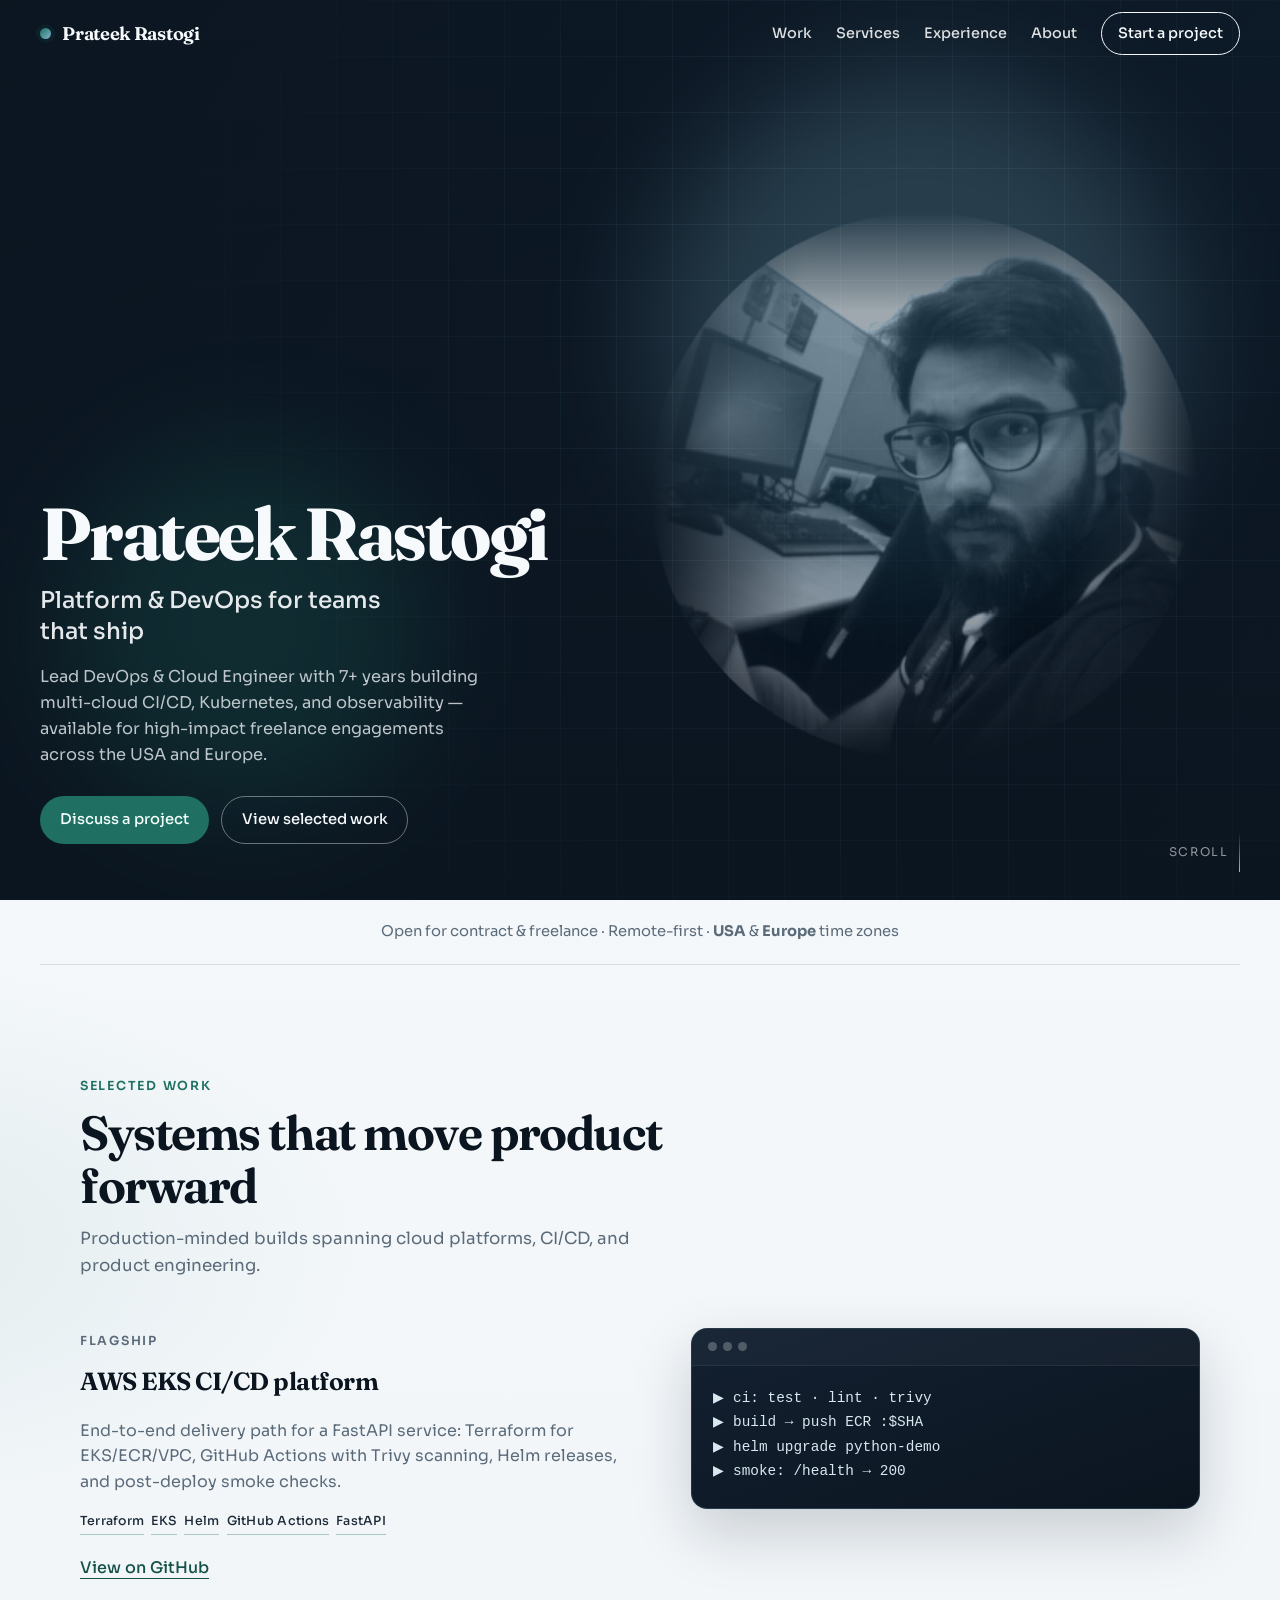
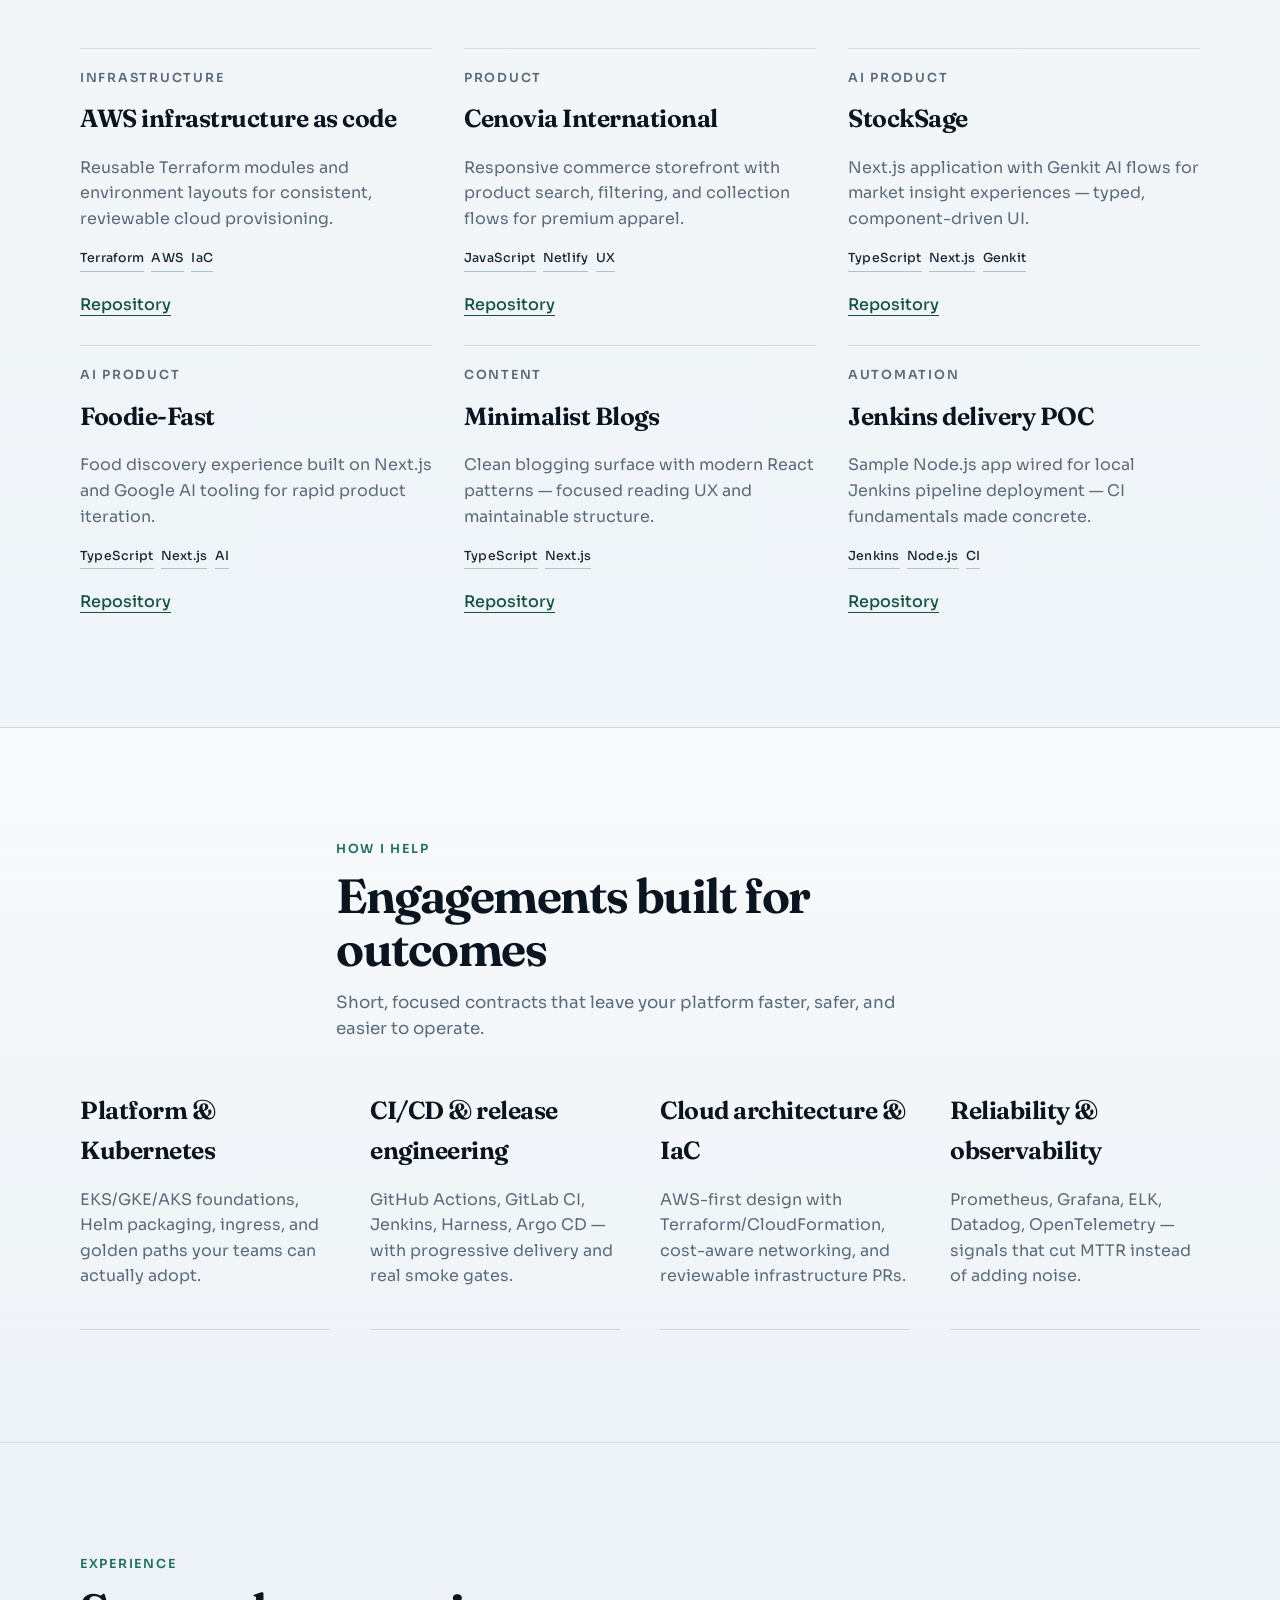
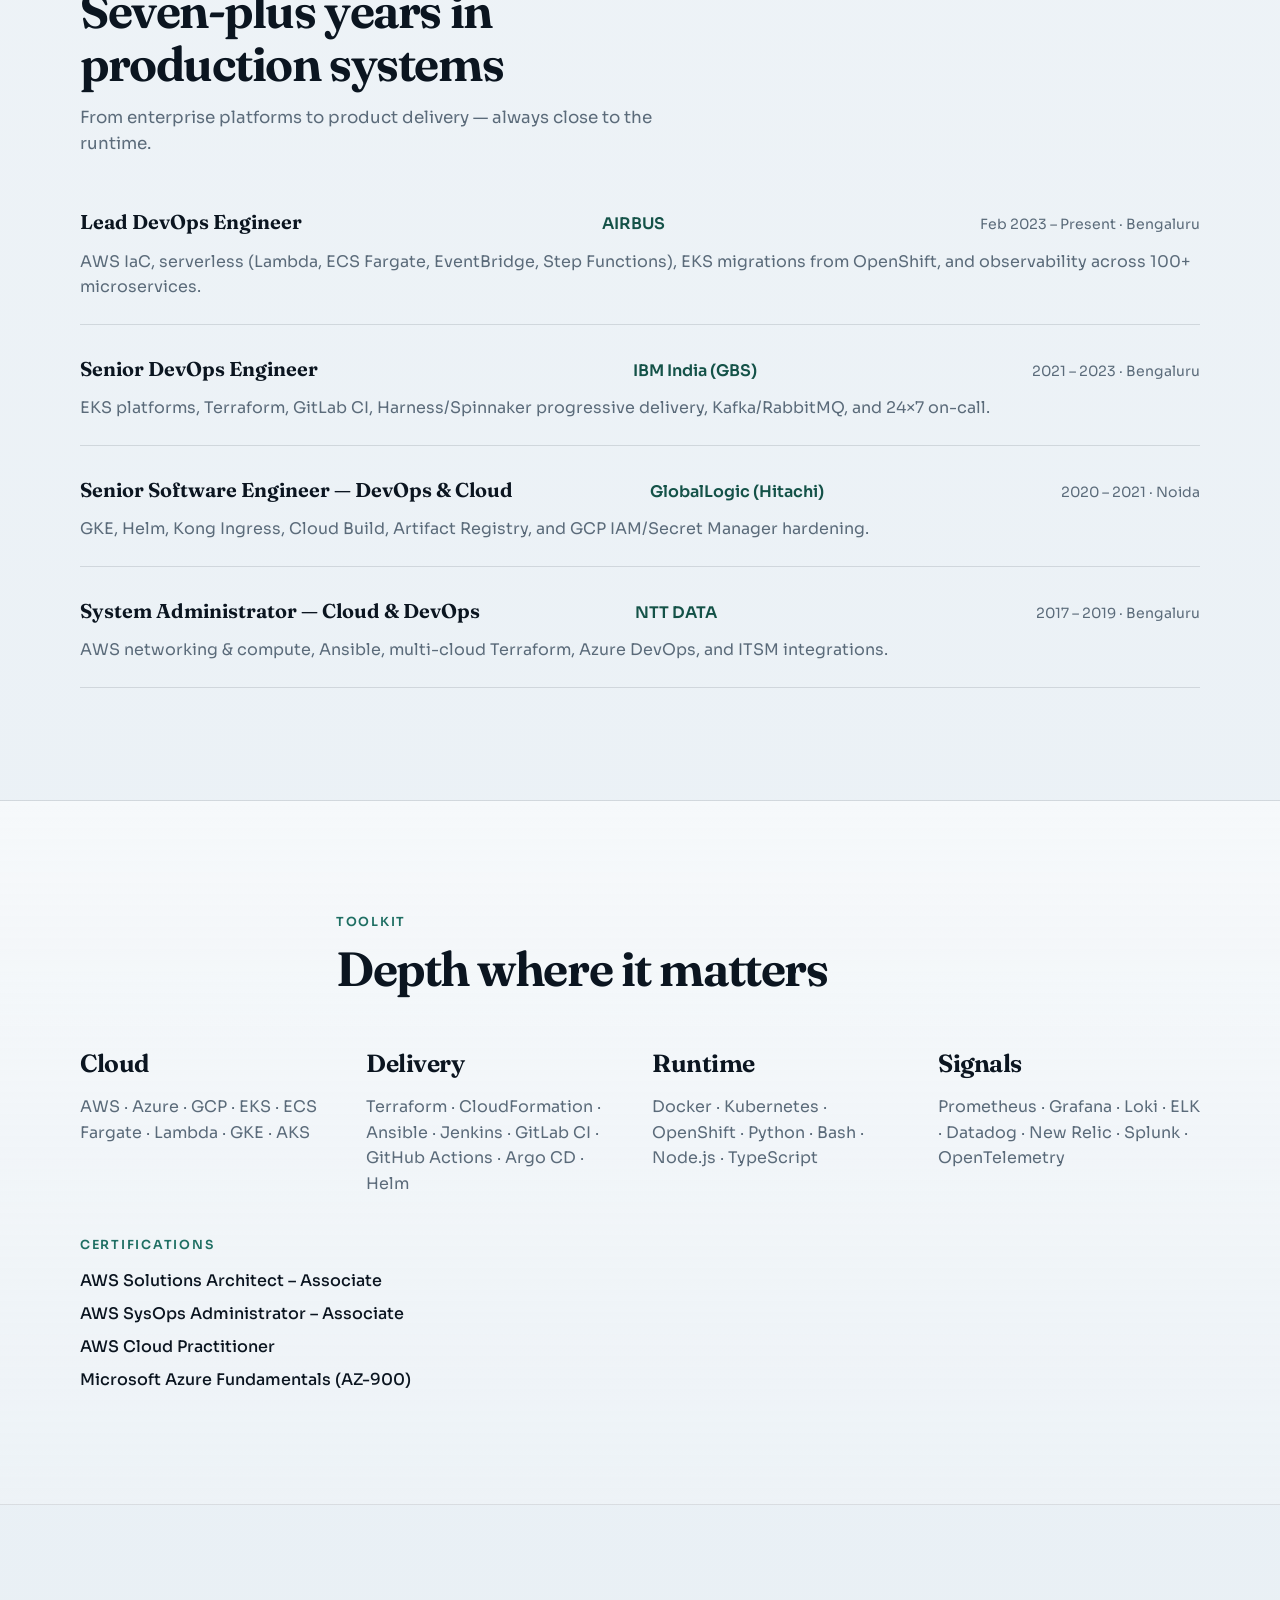
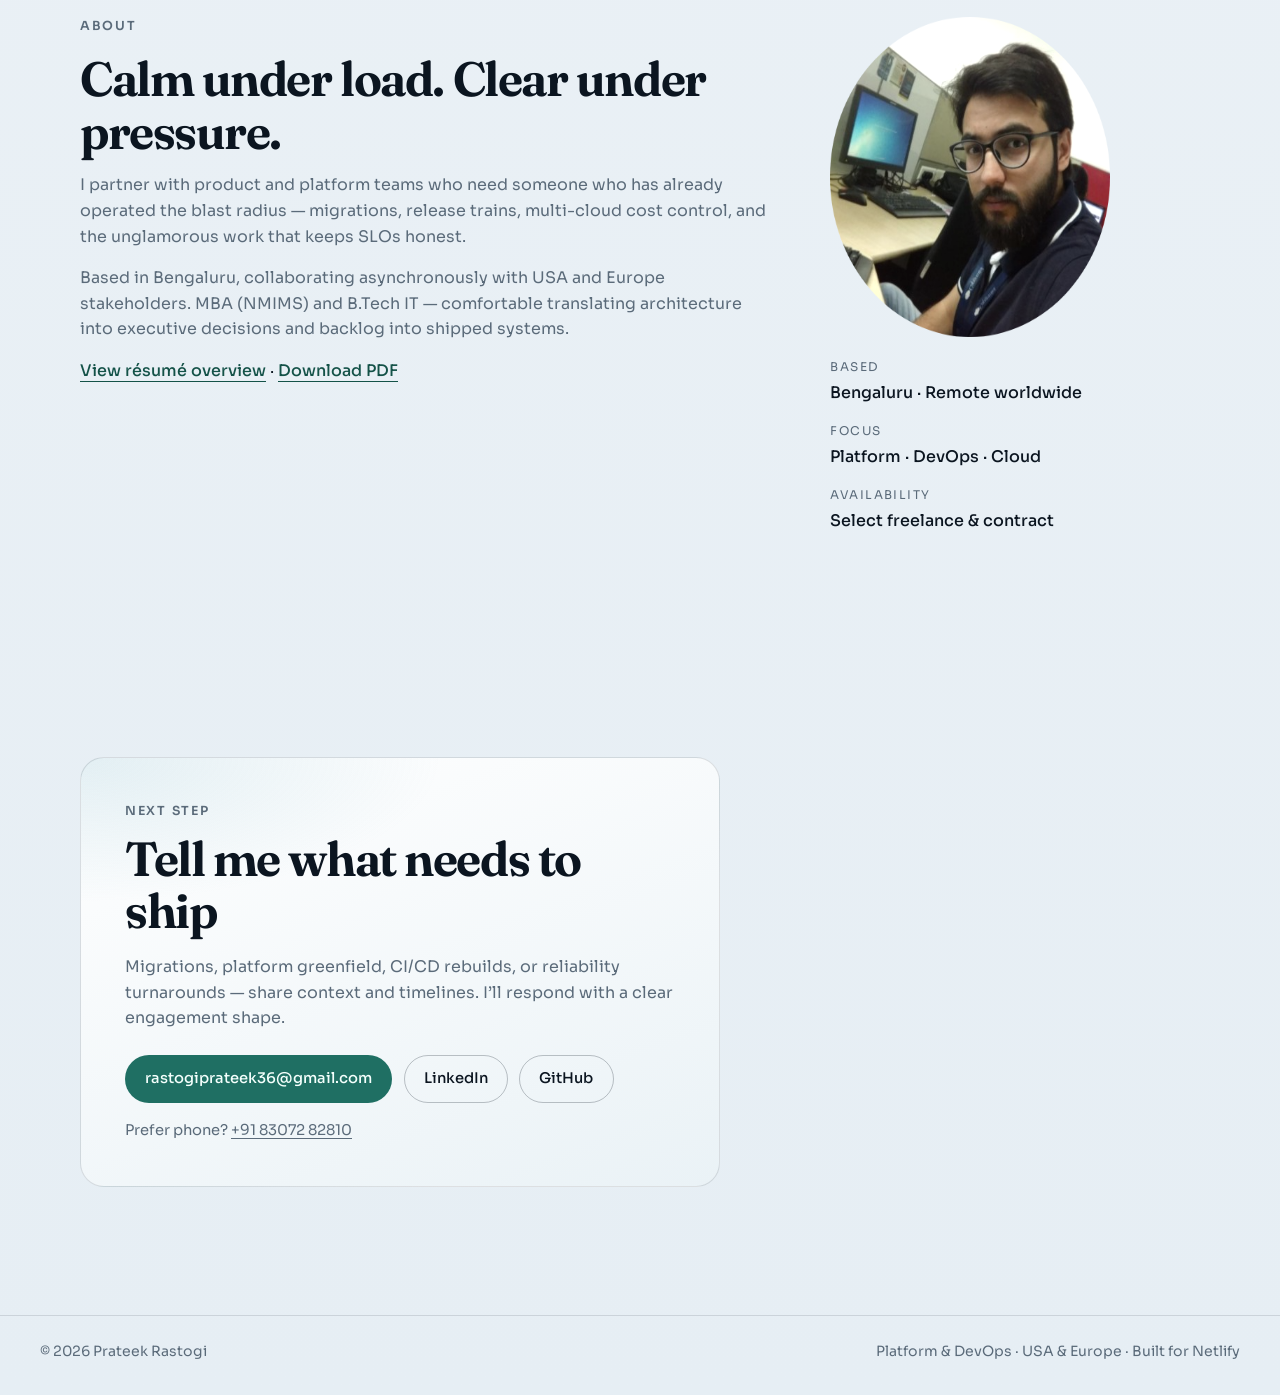
==== index.html @ f2984dd1 "Unzip portfolio site into feat/portfolio Extract Cenovia-International-cursor-prateek-portfolio-412c" ====
<!DOCTYPE html>
<html lang="en">
<head>
  <meta charset="UTF-8" />
  <meta name="viewport" content="width=device-width, initial-scale=1" />
  <meta name="description" content="Prateek Rastogi — Platform & DevOps Engineer. High-impact cloud platforms, CI/CD, and reliability for teams across the USA and Europe." />
  <meta name="theme-color" content="#0b1520" />
  <meta property="og:title" content="Prateek Rastogi · Platform & DevOps" />
  <meta property="og:description" content="Freelance Platform & DevOps engineer for high-impact work across the USA and Europe." />
  <meta property="og:type" content="website" />
  <title>Prateek Rastogi · Platform & DevOps</title>
  <link rel="preconnect" href="https://fonts.googleapis.com" />
  <link rel="preconnect" href="https://fonts.gstatic.com" crossorigin />
  <link href="https://fonts.googleapis.com/css2?family=Fraunces:opsz,wght@9..144,500;9..144,650;9..144,750&family=Sora:wght@300;400;500;600&display=swap" rel="stylesheet" />
  <link rel="stylesheet" href="css/styles.css" />
  <link rel="icon" href="assets/portrait.png" type="image/png" />
</head>
<body>
  <a class="skip-link" href="#work">Skip to work</a>

  <header class="site-header" data-header>
    <a class="brand" href="#top" aria-label="Prateek Rastogi home">
      <span class="brand-mark" aria-hidden="true"></span>
      <span class="brand-name">Prateek Rastogi</span>
    </a>
    <nav class="nav" aria-label="Primary">
      <a href="#work">Work</a>
      <a href="#services">Services</a>
      <a href="#experience">Experience</a>
      <a href="#about">About</a>
      <a class="nav-cta" href="#contact">Start a project</a>
    </nav>
    <button class="menu-toggle" type="button" aria-expanded="false" aria-controls="mobile-nav" data-menu-toggle>
      <span class="sr-only">Menu</span>
      <span></span><span></span>
    </button>
  </header>

  <div class="mobile-nav" id="mobile-nav" data-mobile-nav hidden>
    <a href="#work">Work</a>
    <a href="#services">Services</a>
    <a href="#experience">Experience</a>
    <a href="#about">About</a>
    <a href="#contact">Start a project</a>
  </div>

  <main id="top">
    <section class="hero" aria-labelledby="hero-brand">
      <div class="hero-atmosphere" aria-hidden="true">
        <div class="hero-grid"></div>
        <div class="hero-glow hero-glow-a"></div>
        <div class="hero-glow hero-glow-b"></div>
        <div class="hero-photo-plane">
          <img src="assets/portrait.png" alt="" class="hero-photo" width="640" height="640" />
        </div>
      </div>
      <div class="hero-content">
        <p class="hero-brand" id="hero-brand">Prateek Rastogi</p>
        <h1 class="hero-title">Platform &amp; DevOps for teams that ship</h1>
        <p class="hero-lede">
          Lead DevOps &amp; Cloud Engineer with 7+ years building multi-cloud CI/CD, Kubernetes, and observability —
          available for high-impact freelance engagements across the USA and Europe.
        </p>
        <div class="hero-actions">
          <a class="btn btn-primary" href="#contact">Discuss a project</a>
          <a class="btn btn-ghost" href="#work">View selected work</a>
        </div>
      </div>
      <div class="hero-scroll" aria-hidden="true">
        <span>Scroll</span>
        <i></i>
      </div>
    </section>

    <section class="section trust" aria-label="Focus markets">
      <p class="trust-line">
        Open for contract &amp; freelance · Remote-first · <strong>USA</strong> &amp; <strong>Europe</strong> time zones
      </p>
    </section>

    <section class="section" id="work" aria-labelledby="work-title">
      <div class="section-intro">
        <p class="eyebrow">Selected work</p>
        <h2 id="work-title">Systems that move product forward</h2>
        <p class="section-copy">Production-minded builds spanning cloud platforms, CI/CD, and product engineering.</p>
      </div>

      <article class="feature-work" data-reveal>
        <div class="feature-meta">
          <p class="eyebrow">Flagship</p>
          <h3>AWS EKS CI/CD platform</h3>
          <p>
            End-to-end delivery path for a FastAPI service: Terraform for EKS/ECR/VPC, GitHub Actions with
            Trivy scanning, Helm releases, and post-deploy smoke checks.
          </p>
          <ul class="tag-list">
            <li>Terraform</li>
            <li>EKS</li>
            <li>Helm</li>
            <li>GitHub Actions</li>
            <li>FastAPI</li>
          </ul>
          <a class="text-link" href="https://github.com/Prat0487/CICD-Demo" target="_blank" rel="noopener">View on GitHub</a>
        </div>
        <div class="feature-visual" aria-hidden="true">
          <div class="terminal">
            <div class="terminal-bar"><span></span><span></span><span></span></div>
            <pre><code>▶ ci: test · lint · trivy
▶ build → push ECR :$SHA
▶ helm upgrade python-demo
▶ smoke: /health → 200</code></pre>
          </div>
        </div>
      </article>

      <div class="work-grid">
        <article class="work-item" data-reveal>
          <p class="eyebrow">Infrastructure</p>
          <h3>AWS infrastructure as code</h3>
          <p>Reusable Terraform modules and environment layouts for consistent, reviewable cloud provisioning.</p>
          <ul class="tag-list">
            <li>Terraform</li>
            <li>AWS</li>
            <li>IaC</li>
          </ul>
          <a class="text-link" href="https://github.com/Prat0487/aws-infra" target="_blank" rel="noopener">Repository</a>
        </article>

        <article class="work-item" data-reveal>
          <p class="eyebrow">Product</p>
          <h3>Cenovia International</h3>
          <p>Responsive commerce storefront with product search, filtering, and collection flows for premium apparel.</p>
          <ul class="tag-list">
            <li>JavaScript</li>
            <li>Netlify</li>
            <li>UX</li>
          </ul>
          <a class="text-link" href="https://github.com/Prat0487/Cenovia-International" target="_blank" rel="noopener">Repository</a>
        </article>

        <article class="work-item" data-reveal>
          <p class="eyebrow">AI product</p>
          <h3>StockSage</h3>
          <p>Next.js application with Genkit AI flows for market insight experiences — typed, component-driven UI.</p>
          <ul class="tag-list">
            <li>TypeScript</li>
            <li>Next.js</li>
            <li>Genkit</li>
          </ul>
          <a class="text-link" href="https://github.com/Prat0487/StockSage" target="_blank" rel="noopener">Repository</a>
        </article>

        <article class="work-item" data-reveal>
          <p class="eyebrow">AI product</p>
          <h3>Foodie-Fast</h3>
          <p>Food discovery experience built on Next.js and Google AI tooling for rapid product iteration.</p>
          <ul class="tag-list">
            <li>TypeScript</li>
            <li>Next.js</li>
            <li>AI</li>
          </ul>
          <a class="text-link" href="https://github.com/Prat0487/Foodie-Fast" target="_blank" rel="noopener">Repository</a>
        </article>

        <article class="work-item" data-reveal>
          <p class="eyebrow">Content</p>
          <h3>Minimalist Blogs</h3>
          <p>Clean blogging surface with modern React patterns — focused reading UX and maintainable structure.</p>
          <ul class="tag-list">
            <li>TypeScript</li>
            <li>Next.js</li>
          </ul>
          <a class="text-link" href="https://github.com/Prat0487/Minimalist-Blogs" target="_blank" rel="noopener">Repository</a>
        </article>

        <article class="work-item" data-reveal>
          <p class="eyebrow">Automation</p>
          <h3>Jenkins delivery POC</h3>
          <p>Sample Node.js app wired for local Jenkins pipeline deployment — CI fundamentals made concrete.</p>
          <ul class="tag-list">
            <li>Jenkins</li>
            <li>Node.js</li>
            <li>CI</li>
          </ul>
          <a class="text-link" href="https://github.com/Prat0487/sample-nodejs-app" target="_blank" rel="noopener">Repository</a>
        </article>
      </div>
    </section>

    <section class="section section-alt" id="services" aria-labelledby="services-title">
      <div class="section-intro">
        <p class="eyebrow">How I help</p>
        <h2 id="services-title">Engagements built for outcomes</h2>
        <p class="section-copy">Short, focused contracts that leave your platform faster, safer, and easier to operate.</p>
      </div>
      <div class="services">
        <article data-reveal>
          <h3>Platform &amp; Kubernetes</h3>
          <p>EKS/GKE/AKS foundations, Helm packaging, ingress, and golden paths your teams can actually adopt.</p>
        </article>
        <article data-reveal>
          <h3>CI/CD &amp; release engineering</h3>
          <p>GitHub Actions, GitLab CI, Jenkins, Harness, Argo CD — with progressive delivery and real smoke gates.</p>
        </article>
        <article data-reveal>
          <h3>Cloud architecture &amp; IaC</h3>
          <p>AWS-first design with Terraform/CloudFormation, cost-aware networking, and reviewable infrastructure PRs.</p>
        </article>
        <article data-reveal>
          <h3>Reliability &amp; observability</h3>
          <p>Prometheus, Grafana, ELK, Datadog, OpenTelemetry — signals that cut MTTR instead of adding noise.</p>
        </article>
      </div>
    </section>

    <section class="section" id="experience" aria-labelledby="experience-title">
      <div class="section-intro">
        <p class="eyebrow">Experience</p>
        <h2 id="experience-title">Seven-plus years in production systems</h2>
        <p class="section-copy">From enterprise platforms to product delivery — always close to the runtime.</p>
      </div>
      <ol class="timeline">
        <li data-reveal>
          <div class="timeline-meta">
            <span class="timeline-role">Lead DevOps Engineer</span>
            <span class="timeline-org">AIRBUS</span>
            <span class="timeline-dates">Feb 2023 – Present · Bengaluru</span>
          </div>
          <p>
            AWS IaC, serverless (Lambda, ECS Fargate, EventBridge, Step Functions), EKS migrations from OpenShift,
            and observability across 100+ microservices.
          </p>
        </li>
        <li data-reveal>
          <div class="timeline-meta">
            <span class="timeline-role">Senior DevOps Engineer</span>
            <span class="timeline-org">IBM India (GBS)</span>
            <span class="timeline-dates">2021 – 2023 · Bengaluru</span>
          </div>
          <p>EKS platforms, Terraform, GitLab CI, Harness/Spinnaker progressive delivery, Kafka/RabbitMQ, and 24×7 on-call.</p>
        </li>
        <li data-reveal>
          <div class="timeline-meta">
            <span class="timeline-role">Senior Software Engineer — DevOps &amp; Cloud</span>
            <span class="timeline-org">GlobalLogic (Hitachi)</span>
            <span class="timeline-dates">2020 – 2021 · Noida</span>
          </div>
          <p>GKE, Helm, Kong Ingress, Cloud Build, Artifact Registry, and GCP IAM/Secret Manager hardening.</p>
        </li>
        <li data-reveal>
          <div class="timeline-meta">
            <span class="timeline-role">System Administrator — Cloud &amp; DevOps</span>
            <span class="timeline-org">NTT DATA</span>
            <span class="timeline-dates">2017 – 2019 · Bengaluru</span>
          </div>
          <p>AWS networking &amp; compute, Ansible, multi-cloud Terraform, Azure DevOps, and ITSM integrations.</p>
        </li>
      </ol>
    </section>

    <section class="section section-alt" id="stack" aria-labelledby="stack-title">
      <div class="section-intro">
        <p class="eyebrow">Toolkit</p>
        <h2 id="stack-title">Depth where it matters</h2>
      </div>
      <div class="stack-groups">
        <div data-reveal>
          <h3>Cloud</h3>
          <p>AWS · Azure · GCP · EKS · ECS Fargate · Lambda · GKE · AKS</p>
        </div>
        <div data-reveal>
          <h3>Delivery</h3>
          <p>Terraform · CloudFormation · Ansible · Jenkins · GitLab CI · GitHub Actions · Argo CD · Helm</p>
        </div>
        <div data-reveal>
          <h3>Runtime</h3>
          <p>Docker · Kubernetes · OpenShift · Python · Bash · Node.js · TypeScript</p>
        </div>
        <div data-reveal>
          <h3>Signals</h3>
          <p>Prometheus · Grafana · Loki · ELK · Datadog · New Relic · Splunk · OpenTelemetry</p>
        </div>
      </div>
      <div class="certs" data-reveal>
        <p class="eyebrow">Certifications</p>
        <ul>
          <li>AWS Solutions Architect – Associate</li>
          <li>AWS SysOps Administrator – Associate</li>
          <li>AWS Cloud Practitioner</li>
          <li>Microsoft Azure Fundamentals (AZ-900)</li>
        </ul>
      </div>
    </section>

    <section class="section" id="about" aria-labelledby="about-title">
      <div class="about-layout">
        <div class="about-copy" data-reveal>
          <p class="eyebrow">About</p>
          <h2 id="about-title">Calm under load. Clear under pressure.</h2>
          <p>
            I partner with product and platform teams who need someone who has already operated the blast radius —
            migrations, release trains, multi-cloud cost control, and the unglamorous work that keeps SLOs honest.
          </p>
          <p>
            Based in Bengaluru, collaborating asynchronously with USA and Europe stakeholders. MBA (NMIMS) and
            B.Tech IT — comfortable translating architecture into executive decisions and backlog into shipped systems.
          </p>
          <a class="text-link" href="resume/">View résumé overview</a>
          <span aria-hidden="true"> · </span>
          <a class="text-link" href="resume/Prateek_Rastogi_Senior_Devops.pdf">Download PDF</a>
        </div>
        <aside class="about-panel" data-reveal>
          <img src="assets/portrait.png" alt="Portrait of Prateek Rastogi" width="320" height="320" />
          <dl>
            <div>
              <dt>Based</dt>
              <dd>Bengaluru · Remote worldwide</dd>
            </div>
            <div>
              <dt>Focus</dt>
              <dd>Platform · DevOps · Cloud</dd>
            </div>
            <div>
              <dt>Availability</dt>
              <dd>Select freelance &amp; contract</dd>
            </div>
          </dl>
        </aside>
      </div>
    </section>

    <section class="section contact" id="contact" aria-labelledby="contact-title">
      <div class="contact-panel" data-reveal>
        <p class="eyebrow">Next step</p>
        <h2 id="contact-title">Tell me what needs to ship</h2>
        <p>
          Migrations, platform greenfield, CI/CD rebuilds, or reliability turnarounds —
          share context and timelines. I’ll respond with a clear engagement shape.
        </p>
        <div class="contact-actions">
          <a class="btn btn-primary" href="mailto:rastogiprateek36@gmail.com">rastogiprateek36@gmail.com</a>
          <a class="btn btn-ghost" href="https://linkedin.com/in/prateekdevops" target="_blank" rel="noopener">LinkedIn</a>
          <a class="btn btn-ghost" href="https://github.com/Prat0487" target="_blank" rel="noopener">GitHub</a>
        </div>
        <p class="contact-note">Prefer phone? <a href="tel:+918307282810">+91 83072 82810</a></p>
      </div>
    </section>
  </main>

  <footer class="site-footer">
    <p>© <span data-year></span> Prateek Rastogi</p>
    <p>Platform &amp; DevOps · USA &amp; Europe · Built for Netlify</p>
  </footer>

  <script src="js/main.js" defer></script>
</body>
</html>
---- css/styles.css ----
:root {
  --ink: #0b1520;
  --ink-soft: #1c2a38;
  --mist: #eef3f7;
  --paper: #f7fafc;
  --line: rgba(11, 21, 32, 0.12);
  --muted: #5b6b7a;
  --accent: #1f6f63;
  --accent-deep: #145248;
  --glacier: #7eb6c9;
  --glow: rgba(126, 182, 201, 0.35);
  --font-display: "Fraunces", "Times New Roman", serif;
  --font-body: "Sora", system-ui, sans-serif;
  --space: clamp(1.25rem, 2vw, 2rem);
  --max: 1120px;
  --header-h: 4.25rem;
  --ease: cubic-bezier(0.22, 1, 0.36, 1);
}

*,
*::before,
*::after {
  box-sizing: border-box;
}

html {
  scroll-behavior: smooth;
}

body {
  margin: 0;
  color: var(--ink);
  font-family: var(--font-body);
  font-weight: 400;
  line-height: 1.6;
  background:
    radial-gradient(1200px 600px at 80% -10%, rgba(126, 182, 201, 0.18), transparent 60%),
    radial-gradient(900px 500px at -10% 20%, rgba(31, 111, 99, 0.08), transparent 55%),
    linear-gradient(180deg, var(--paper), var(--mist) 45%, #e6eef4 100%);
  min-height: 100vh;
}

img {
  max-width: 100%;
  display: block;
}

a {
  color: inherit;
  text-decoration-thickness: 1px;
  text-underline-offset: 0.2em;
}

a:hover {
  color: var(--accent-deep);
}

.sr-only {
  position: absolute;
  width: 1px;
  height: 1px;
  padding: 0;
  margin: -1px;
  overflow: hidden;
  clip: rect(0, 0, 0, 0);
  border: 0;
}

.skip-link {
  position: absolute;
  left: 1rem;
  top: -4rem;
  background: var(--ink);
  color: var(--paper);
  padding: 0.75rem 1rem;
  z-index: 100;
}

.skip-link:focus {
  top: 1rem;
}

.site-header {
  position: fixed;
  inset: 0 0 auto;
  z-index: 50;
  height: var(--header-h);
  display: flex;
  align-items: center;
  justify-content: space-between;
  padding: 0 clamp(1rem, 4vw, 2.5rem);
  color: var(--paper);
  transition: background 0.35s var(--ease), backdrop-filter 0.35s var(--ease), border-color 0.35s var(--ease), color 0.35s var(--ease);
  border-bottom: 1px solid transparent;
}

.site-header.is-scrolled {
  background: rgba(247, 250, 252, 0.86);
  backdrop-filter: blur(14px);
  border-bottom-color: var(--line);
  color: var(--ink);
}

.brand {
  display: inline-flex;
  align-items: center;
  gap: 0.7rem;
  text-decoration: none;
  color: inherit;
  font-weight: 600;
  letter-spacing: -0.02em;
}

.brand-mark {
  width: 0.7rem;
  height: 0.7rem;
  border-radius: 50%;
  background: linear-gradient(135deg, var(--accent), var(--glacier));
  box-shadow: 0 0 0 4px rgba(31, 111, 99, 0.12);
}

.brand-name {
  font-family: var(--font-display);
  font-size: 1.15rem;
  font-weight: 650;
}

.nav {
  display: none;
  align-items: center;
  gap: 1.5rem;
  font-size: 0.9rem;
  font-weight: 500;
}

.nav a {
  text-decoration: none;
  color: inherit;
  position: relative;
  opacity: 0.88;
}

.nav a:hover {
  opacity: 1;
  color: inherit;
}

.nav a::after {
  content: "";
  position: absolute;
  left: 0;
  bottom: -0.3rem;
  width: 100%;
  height: 1px;
  background: var(--accent);
  transform: scaleX(0);
  transform-origin: left;
  transition: transform 0.3s var(--ease);
}

.nav a:hover::after {
  transform: scaleX(1);
}

.nav-cta {
  padding: 0.55rem 1rem;
  border: 1px solid currentColor;
  border-radius: 999px;
  opacity: 1 !important;
}

.nav-cta::after {
  display: none !important;
}

.nav-cta:hover {
  background: var(--paper);
  color: var(--ink);
  border-color: var(--paper);
}

.site-header.is-scrolled .nav-cta:hover {
  background: var(--ink);
  color: var(--paper);
  border-color: var(--ink);
}

.menu-toggle {
  width: 2.5rem;
  height: 2.5rem;
  border: 0;
  background: transparent;
  display: grid;
  place-content: center;
  gap: 6px;
  cursor: pointer;
  color: inherit;
}

.menu-toggle span {
  display: block;
  width: 1.35rem;
  height: 2px;
  background: currentColor;
  transition: transform 0.25s var(--ease);
}

.menu-toggle[aria-expanded="true"] span:first-child {
  transform: translateY(4px) rotate(45deg);
}

.menu-toggle[aria-expanded="true"] span:last-child {
  transform: translateY(-4px) rotate(-45deg);
}

.mobile-nav {
  position: fixed;
  inset: var(--header-h) 0 auto;
  z-index: 49;
  display: grid;
  gap: 0.25rem;
  padding: 1rem 1.25rem 1.5rem;
  background: rgba(247, 250, 252, 0.96);
  backdrop-filter: blur(12px);
  border-bottom: 1px solid var(--line);
}

.mobile-nav[hidden] {
  display: none;
}

.mobile-nav a {
  text-decoration: none;
  padding: 0.85rem 0.25rem;
  font-weight: 500;
  border-bottom: 1px solid var(--line);
}

.hero {
  position: relative;
  min-height: 100svh;
  display: grid;
  align-items: end;
  padding: calc(var(--header-h) + 2rem) clamp(1rem, 4vw, 2.5rem) 3.5rem;
  overflow: hidden;
  color: var(--paper);
  isolation: isolate;
}

.hero-atmosphere {
  position: absolute;
  inset: 0;
  z-index: -1;
  background:
    linear-gradient(120deg, rgba(11, 21, 32, 0.92) 0%, rgba(11, 21, 32, 0.72) 42%, rgba(11, 21, 32, 0.45) 100%),
    linear-gradient(180deg, #102031 0%, #0b1520 100%);
}

.hero-grid {
  position: absolute;
  inset: 0;
  background-image:
    linear-gradient(rgba(126, 182, 201, 0.08) 1px, transparent 1px),
    linear-gradient(90deg, rgba(126, 182, 201, 0.08) 1px, transparent 1px);
  background-size: 56px 56px;
  mask-image: radial-gradient(circle at 70% 40%, black 20%, transparent 75%);
  animation: gridDrift 28s linear infinite;
}

.hero-glow {
  position: absolute;
  border-radius: 50%;
  filter: blur(60px);
  opacity: 0.7;
}

.hero-glow-a {
  width: 42vw;
  height: 42vw;
  max-width: 520px;
  max-height: 520px;
  background: var(--glow);
  top: 8%;
  right: 8%;
  animation: floatY 9s ease-in-out infinite;
}

.hero-glow-b {
  width: 30vw;
  height: 30vw;
  max-width: 360px;
  max-height: 360px;
  background: rgba(31, 111, 99, 0.35);
  bottom: 10%;
  left: 5%;
  animation: floatY 11s ease-in-out infinite reverse;
}

.hero-photo-plane {
  position: absolute;
  inset: 0;
  display: grid;
  place-items: center end;
  padding-right: clamp(0rem, 8vw, 6rem);
  pointer-events: none;
}

.hero-photo {
  width: min(52vw, 520px);
  height: auto;
  opacity: 0.55;
  mix-blend-mode: luminosity;
  filter: contrast(1.05) saturate(0.85);
  mask-image: linear-gradient(90deg, transparent 0%, black 28%, black 75%, transparent 100%),
    linear-gradient(180deg, transparent 0%, black 18%, black 80%, transparent 100%);
  mask-composite: intersect;
  -webkit-mask-image: linear-gradient(90deg, transparent 0%, black 28%, black 75%, transparent 100%),
    linear-gradient(180deg, transparent 0%, black 18%, black 80%, transparent 100%);
  -webkit-mask-composite: source-in;
  transform: translateY(4vh) scale(1.05);
  animation: photoIn 1.4s var(--ease) both;
}

.hero-content {
  max-width: 40rem;
  animation: riseIn 1s var(--ease) both;
}

.hero-brand {
  margin: 0 0 1rem;
  font-family: var(--font-display);
  font-size: clamp(2.6rem, 7vw, 4.6rem);
  font-weight: 750;
  line-height: 0.95;
  letter-spacing: -0.035em;
}

.hero-title {
  margin: 0 0 1rem;
  font-family: var(--font-body);
  font-size: clamp(1.15rem, 2.4vw, 1.45rem);
  font-weight: 500;
  line-height: 1.35;
  color: rgba(247, 250, 252, 0.92);
  max-width: 22ch;
}

.hero-lede {
  margin: 0 0 1.75rem;
  color: rgba(238, 243, 247, 0.78);
  font-size: 1.02rem;
  max-width: 38ch;
}

.hero-actions {
  display: flex;
  flex-wrap: wrap;
  gap: 0.75rem;
}

.hero-scroll {
  position: absolute;
  right: clamp(1rem, 4vw, 2.5rem);
  bottom: 1.75rem;
  display: flex;
  align-items: center;
  gap: 0.65rem;
  font-size: 0.75rem;
  letter-spacing: 0.14em;
  text-transform: uppercase;
  color: rgba(247, 250, 252, 0.55);
}

.hero-scroll i {
  display: block;
  width: 1px;
  height: 2.5rem;
  background: linear-gradient(transparent, rgba(247, 250, 252, 0.7));
  animation: scrollPulse 2.2s ease-in-out infinite;
}

.btn {
  display: inline-flex;
  align-items: center;
  justify-content: center;
  min-height: 2.85rem;
  padding: 0.7rem 1.2rem;
  border-radius: 999px;
  font-size: 0.92rem;
  font-weight: 500;
  text-decoration: none;
  transition: transform 0.25s var(--ease), background 0.25s var(--ease), color 0.25s var(--ease), border-color 0.25s var(--ease);
}

.btn:hover {
  transform: translateY(-1px);
}

.btn-primary {
  background: var(--accent);
  color: #f4fffc;
  border: 1px solid transparent;
}

.btn-primary:hover {
  background: var(--accent-deep);
  color: #f4fffc;
}

.btn-ghost {
  border: 1px solid rgba(247, 250, 252, 0.4);
  color: var(--paper);
}

.btn-ghost:hover {
  border-color: var(--paper);
  color: var(--paper);
}

.contact .btn-ghost {
  border-color: rgba(11, 21, 32, 0.25);
  color: var(--ink);
}

.contact .btn-ghost:hover {
  border-color: var(--ink);
  background: var(--ink);
  color: var(--paper);
}

.trust {
  padding-block: 1.25rem !important;
  border-bottom: 1px solid var(--line);
}

.trust-line {
  margin: 0;
  text-align: center;
  color: var(--muted);
  font-size: 0.92rem;
}

.section {
  padding: clamp(4rem, 10vw, 7rem) clamp(1rem, 4vw, 2.5rem);
  max-width: calc(var(--max) + 5rem);
  margin-inline: auto;
}

.section-alt {
  background: linear-gradient(180deg, rgba(255, 255, 255, 0.55), rgba(238, 243, 247, 0.8));
  border-block: 1px solid var(--line);
  max-width: none;
  padding-inline: clamp(1rem, 4vw, 2.5rem);
}

.section-alt > * {
  max-width: var(--max);
  margin-inline: auto;
}

.section-intro {
  max-width: 38rem;
  margin-bottom: clamp(2rem, 5vw, 3rem);
}

.eyebrow {
  margin: 0 0 0.65rem;
  font-size: 0.78rem;
  font-weight: 600;
  letter-spacing: 0.14em;
  text-transform: uppercase;
  color: var(--accent);
}

.section h2,
.about-copy h2,
.contact-panel h2 {
  margin: 0 0 0.85rem;
  font-family: var(--font-display);
  font-size: clamp(2rem, 4.5vw, 3rem);
  font-weight: 650;
  letter-spacing: -0.03em;
  line-height: 1.1;
}

.section-copy {
  margin: 0;
  color: var(--muted);
  font-size: 1.05rem;
}

.feature-work {
  display: grid;
  gap: 2rem;
  margin-bottom: clamp(2.5rem, 6vw, 4rem);
  align-items: center;
}

.feature-meta h3,
.work-item h3,
.services h3,
.stack-groups h3 {
  margin: 0 0 0.65rem;
  font-family: var(--font-display);
  font-size: 1.55rem;
  font-weight: 650;
  letter-spacing: -0.02em;
}

.feature-meta p,
.work-item p,
.services p,
.timeline p,
.about-copy p {
  color: var(--muted);
}

.tag-list {
  list-style: none;
  display: flex;
  flex-wrap: wrap;
  gap: 0.45rem;
  padding: 0;
  margin: 1.1rem 0 1.25rem;
}

.tag-list li {
  font-size: 0.78rem;
  font-weight: 500;
  letter-spacing: 0.02em;
  color: var(--ink-soft);
  border-bottom: 1px solid rgba(31, 111, 99, 0.35);
  padding-bottom: 0.1rem;
}

.text-link {
  font-weight: 500;
  color: var(--accent-deep);
  text-decoration: none;
  border-bottom: 1px solid currentColor;
}

.text-link:hover {
  color: var(--ink);
}

.feature-visual {
  min-height: 16rem;
}

.terminal {
  background: linear-gradient(160deg, #132030, #0b1520);
  color: #d7e8ef;
  border-radius: 1rem;
  overflow: hidden;
  border: 1px solid rgba(126, 182, 201, 0.2);
  box-shadow: 0 24px 60px rgba(11, 21, 32, 0.18);
}

.terminal-bar {
  display: flex;
  gap: 0.4rem;
  padding: 0.85rem 1rem;
  background: rgba(255, 255, 255, 0.03);
  border-bottom: 1px solid rgba(255, 255, 255, 0.06);
}

.terminal-bar span {
  width: 0.55rem;
  height: 0.55rem;
  border-radius: 50%;
  background: rgba(247, 250, 252, 0.25);
}

.terminal pre {
  margin: 0;
  padding: 1.25rem 1.35rem 1.5rem;
  font-family: ui-monospace, SFMono-Regular, Menlo, Consolas, monospace;
  font-size: 0.9rem;
  line-height: 1.7;
  overflow-x: auto;
}

.work-grid {
  display: grid;
  gap: 1.75rem 2rem;
}

.work-item {
  padding-top: 1.25rem;
  border-top: 1px solid var(--line);
}

.services {
  display: grid;
  gap: 1.75rem;
}

.services article {
  padding-bottom: 1.5rem;
  border-bottom: 1px solid var(--line);
}

.timeline {
  list-style: none;
  margin: 0;
  padding: 0;
  display: grid;
  gap: 1.75rem;
}

.timeline li {
  display: grid;
  gap: 0.65rem;
  padding-bottom: 1.5rem;
  border-bottom: 1px solid var(--line);
}

.timeline-meta {
  display: grid;
  gap: 0.2rem;
}

.timeline-role {
  font-family: var(--font-display);
  font-size: 1.25rem;
  font-weight: 650;
}

.timeline-org {
  font-weight: 600;
  color: var(--accent-deep);
}

.timeline-dates {
  font-size: 0.88rem;
  color: var(--muted);
}

.timeline p {
  margin: 0;
}

.stack-groups {
  display: grid;
  gap: 1.5rem;
  margin-bottom: 2.5rem;
}

.stack-groups p {
  margin: 0;
  color: var(--muted);
}

.certs ul {
  list-style: none;
  margin: 0.75rem 0 0;
  padding: 0;
  display: grid;
  gap: 0.45rem;
}

.certs li {
  font-weight: 500;
}

.about-layout {
  display: grid;
  gap: 2.5rem;
  align-items: start;
}

.about-copy p {
  margin: 0 0 1rem;
}

.about-panel {
  display: grid;
  gap: 1.25rem;
}

.about-panel img {
  width: min(100%, 280px);
  border-radius: 1.25rem;
  filter: grayscale(0.15) contrast(1.05);
}

.about-panel dl {
  margin: 0;
  display: grid;
  gap: 1rem;
}

.about-panel dt {
  font-size: 0.75rem;
  letter-spacing: 0.12em;
  text-transform: uppercase;
  color: var(--muted);
}

.about-panel dd {
  margin: 0.2rem 0 0;
  font-weight: 500;
}

.contact {
  padding-bottom: clamp(5rem, 12vw, 8rem);
}

.contact-panel {
  max-width: 40rem;
  padding: clamp(1.75rem, 4vw, 2.75rem);
  background:
    radial-gradient(600px 240px at 0% 0%, rgba(126, 182, 201, 0.22), transparent 60%),
    linear-gradient(160deg, #ffffff, #eaf2f6);
  border: 1px solid var(--line);
  border-radius: 1.5rem;
}

.contact-panel p {
  color: var(--muted);
}

.contact-actions {
  display: flex;
  flex-wrap: wrap;
  gap: 0.7rem;
  margin: 1.5rem 0 1rem;
}

.contact-note {
  margin: 0;
  font-size: 0.92rem;
}

.site-footer {
  display: flex;
  flex-wrap: wrap;
  justify-content: space-between;
  gap: 0.75rem;
  padding: 1.5rem clamp(1rem, 4vw, 2.5rem) 2rem;
  border-top: 1px solid var(--line);
  color: var(--muted);
  font-size: 0.88rem;
}

.site-footer p {
  margin: 0;
}

[data-reveal] {
  opacity: 0;
  transform: translateY(1.25rem);
  transition: opacity 0.7s var(--ease), transform 0.7s var(--ease);
}

[data-reveal].is-visible {
  opacity: 1;
  transform: none;
}

@keyframes riseIn {
  from {
    opacity: 0;
    transform: translateY(1.5rem);
  }
  to {
    opacity: 1;
    transform: none;
  }
}

@keyframes photoIn {
  from {
    opacity: 0;
    transform: translateY(8vh) scale(1.08);
  }
  to {
    opacity: 0.55;
    transform: translateY(4vh) scale(1.05);
  }
}

@keyframes floatY {
  0%,
  100% {
    transform: translateY(0);
  }
  50% {
    transform: translateY(-18px);
  }
}

@keyframes gridDrift {
  from {
    transform: translate3d(0, 0, 0);
  }
  to {
    transform: translate3d(-56px, -56px, 0);
  }
}

@keyframes scrollPulse {
  0%,
  100% {
    opacity: 0.35;
    transform: scaleY(0.7);
    transform-origin: top;
  }
  50% {
    opacity: 1;
    transform: scaleY(1);
    transform-origin: top;
  }
}

@media (min-width: 760px) {
  .nav {
    display: flex;
  }

  .menu-toggle {
    display: none;
  }

  .feature-work {
    grid-template-columns: 1.05fr 0.95fr;
    gap: 3rem;
  }

  .work-grid {
    grid-template-columns: repeat(2, 1fr);
  }

  .services {
    grid-template-columns: repeat(2, 1fr);
    gap: 2rem 2.5rem;
  }

  .stack-groups {
    grid-template-columns: repeat(2, 1fr);
  }

  .timeline-meta {
    grid-template-columns: 1.4fr 1fr auto;
    align-items: baseline;
    gap: 1rem;
  }

  .about-layout {
    grid-template-columns: 1.3fr 0.7fr;
    gap: 4rem;
  }
}

@media (min-width: 1024px) {
  .work-grid {
    grid-template-columns: repeat(3, 1fr);
  }

  .services {
    grid-template-columns: repeat(4, 1fr);
  }

  .stack-groups {
    grid-template-columns: repeat(4, 1fr);
  }

  .hero-content {
    max-width: 44rem;
  }
}

@media (prefers-reduced-motion: reduce) {
  html {
    scroll-behavior: auto;
  }

  *,
  *::before,
  *::after {
    animation: none !important;
    transition: none !important;
  }

  [data-reveal] {
    opacity: 1;
    transform: none;
  }
}
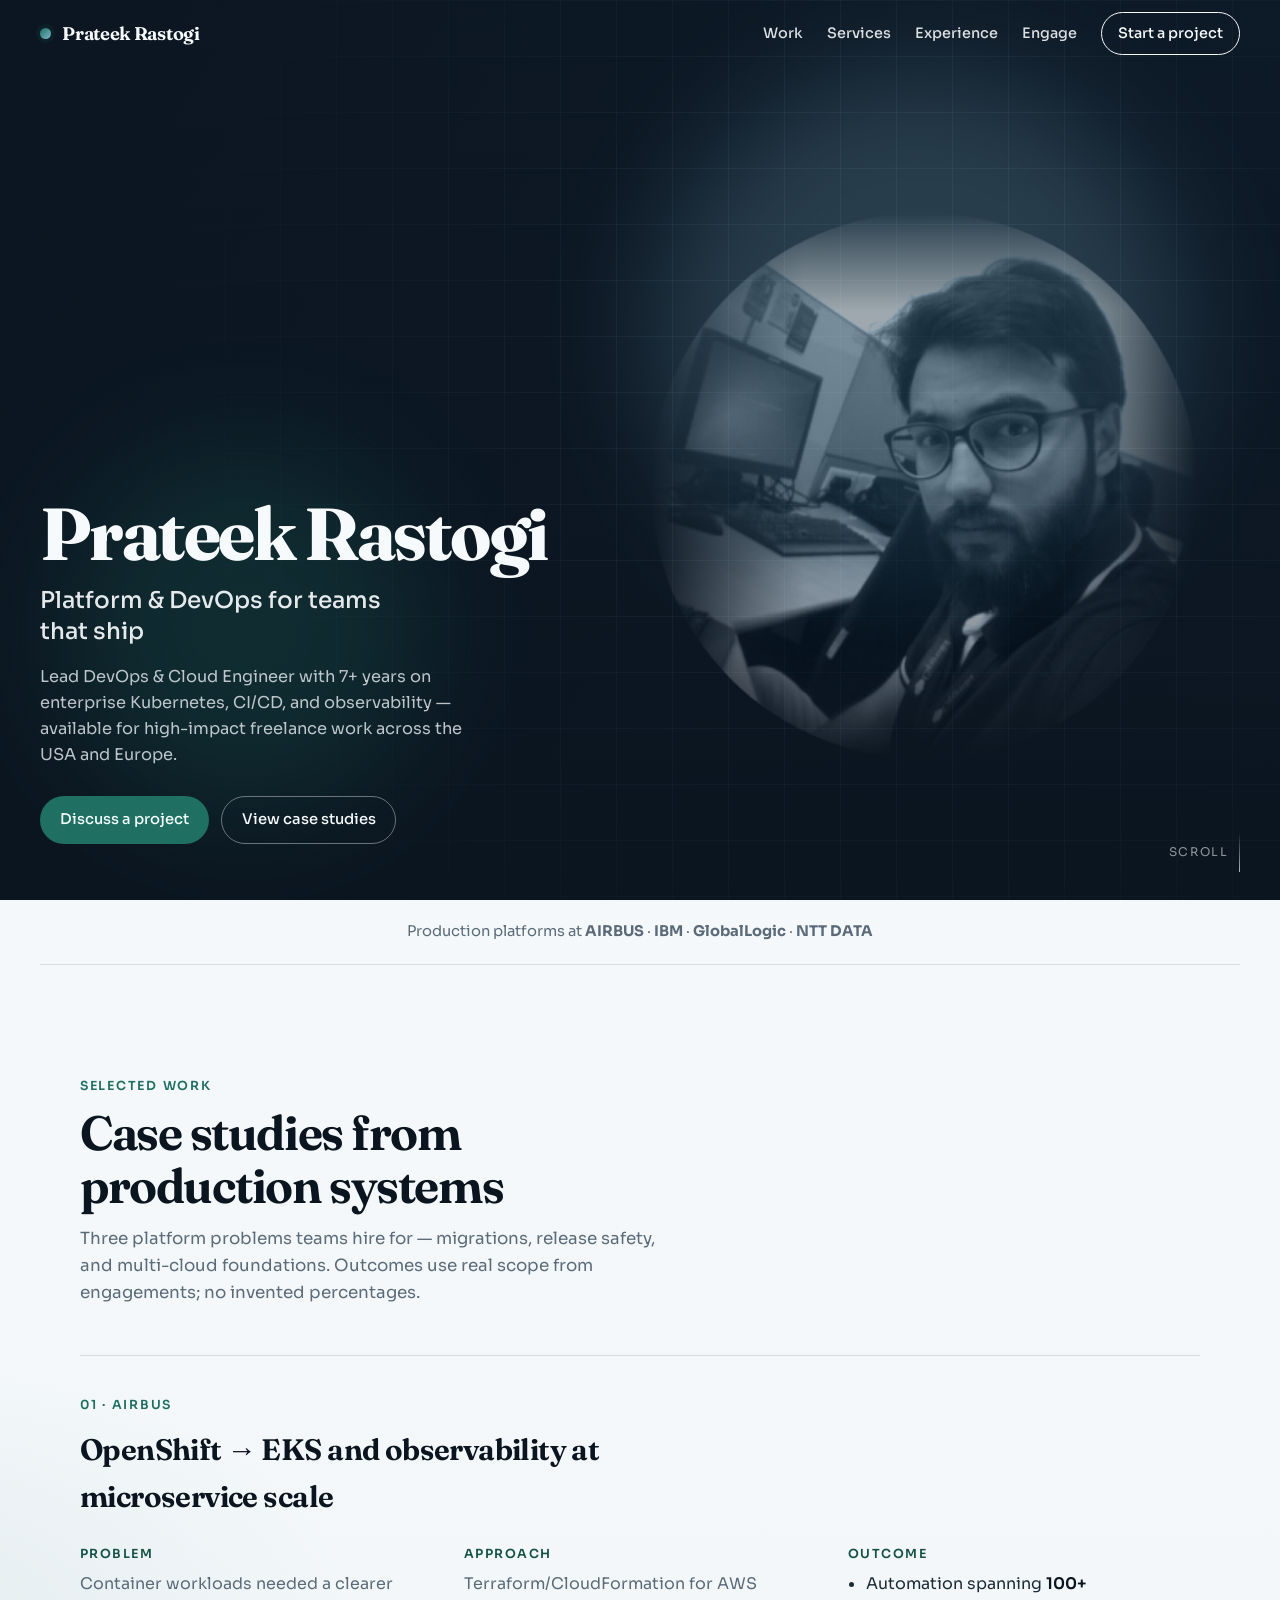
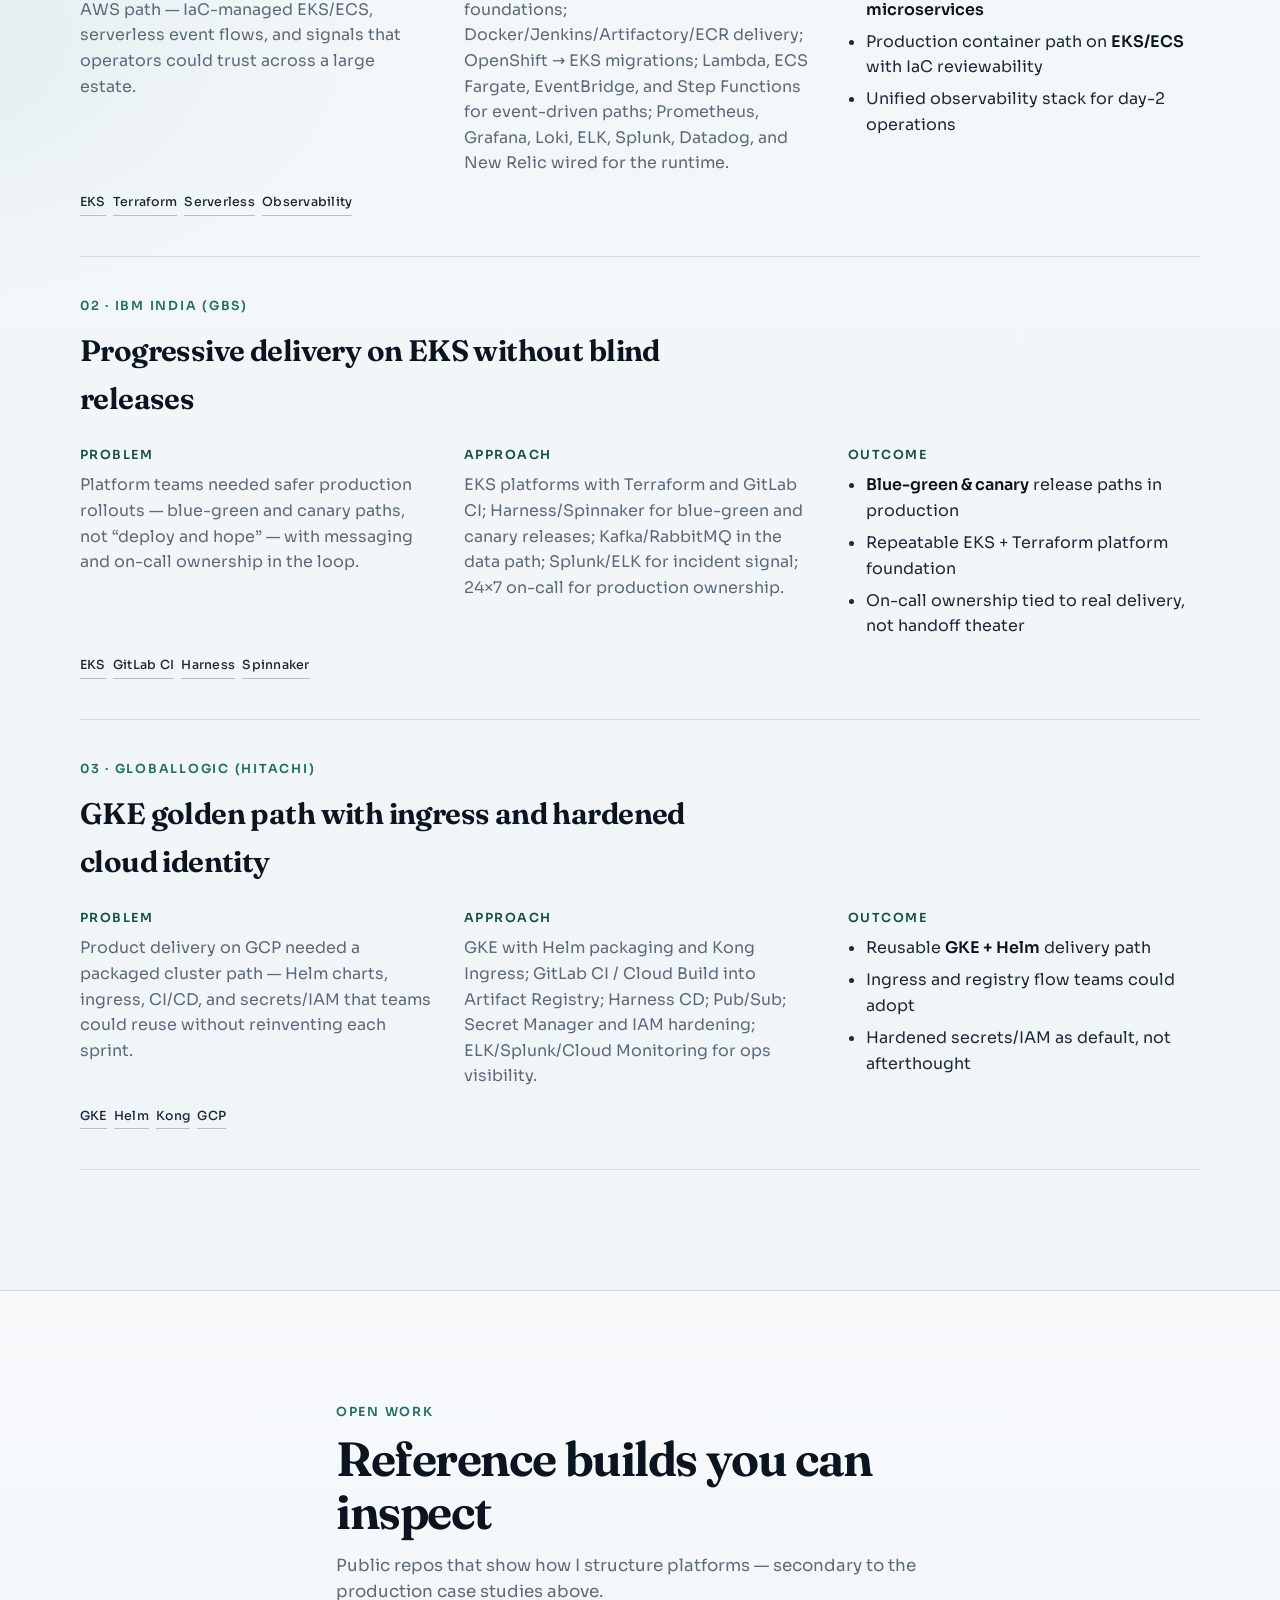
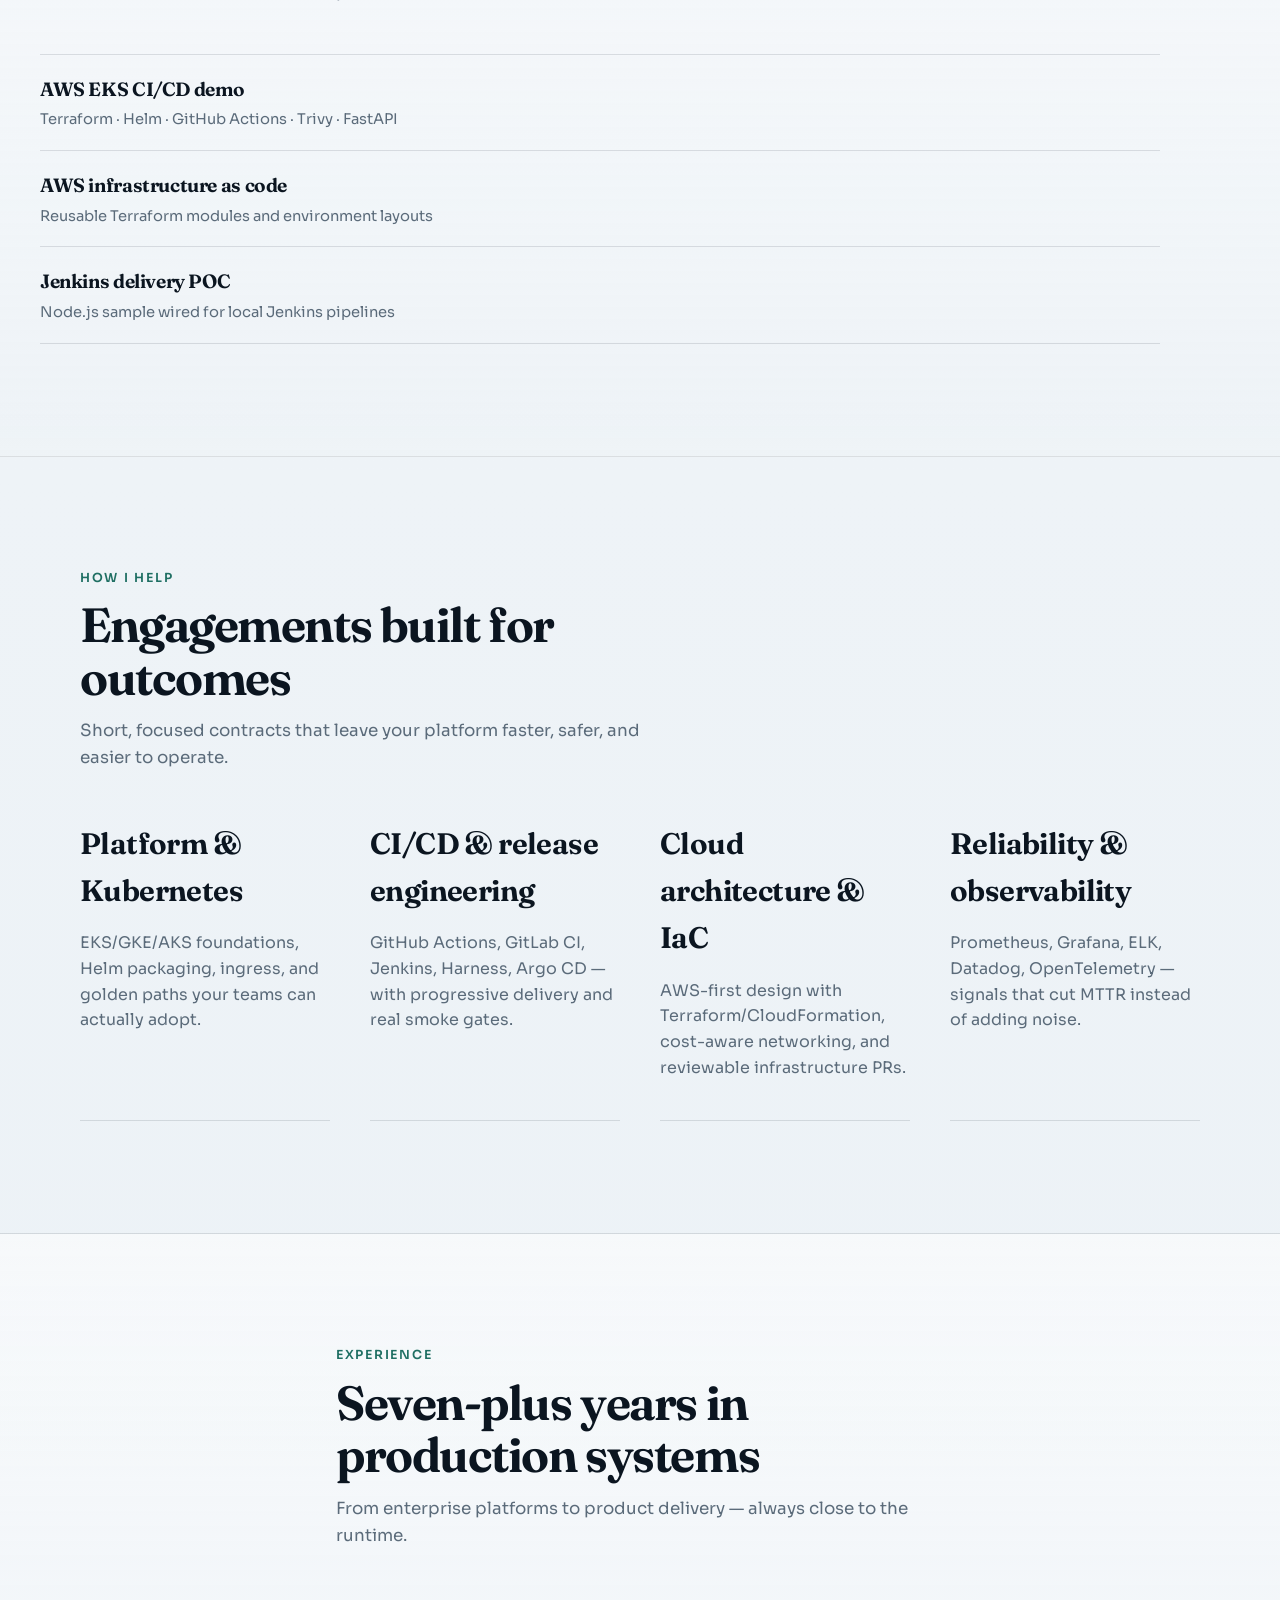
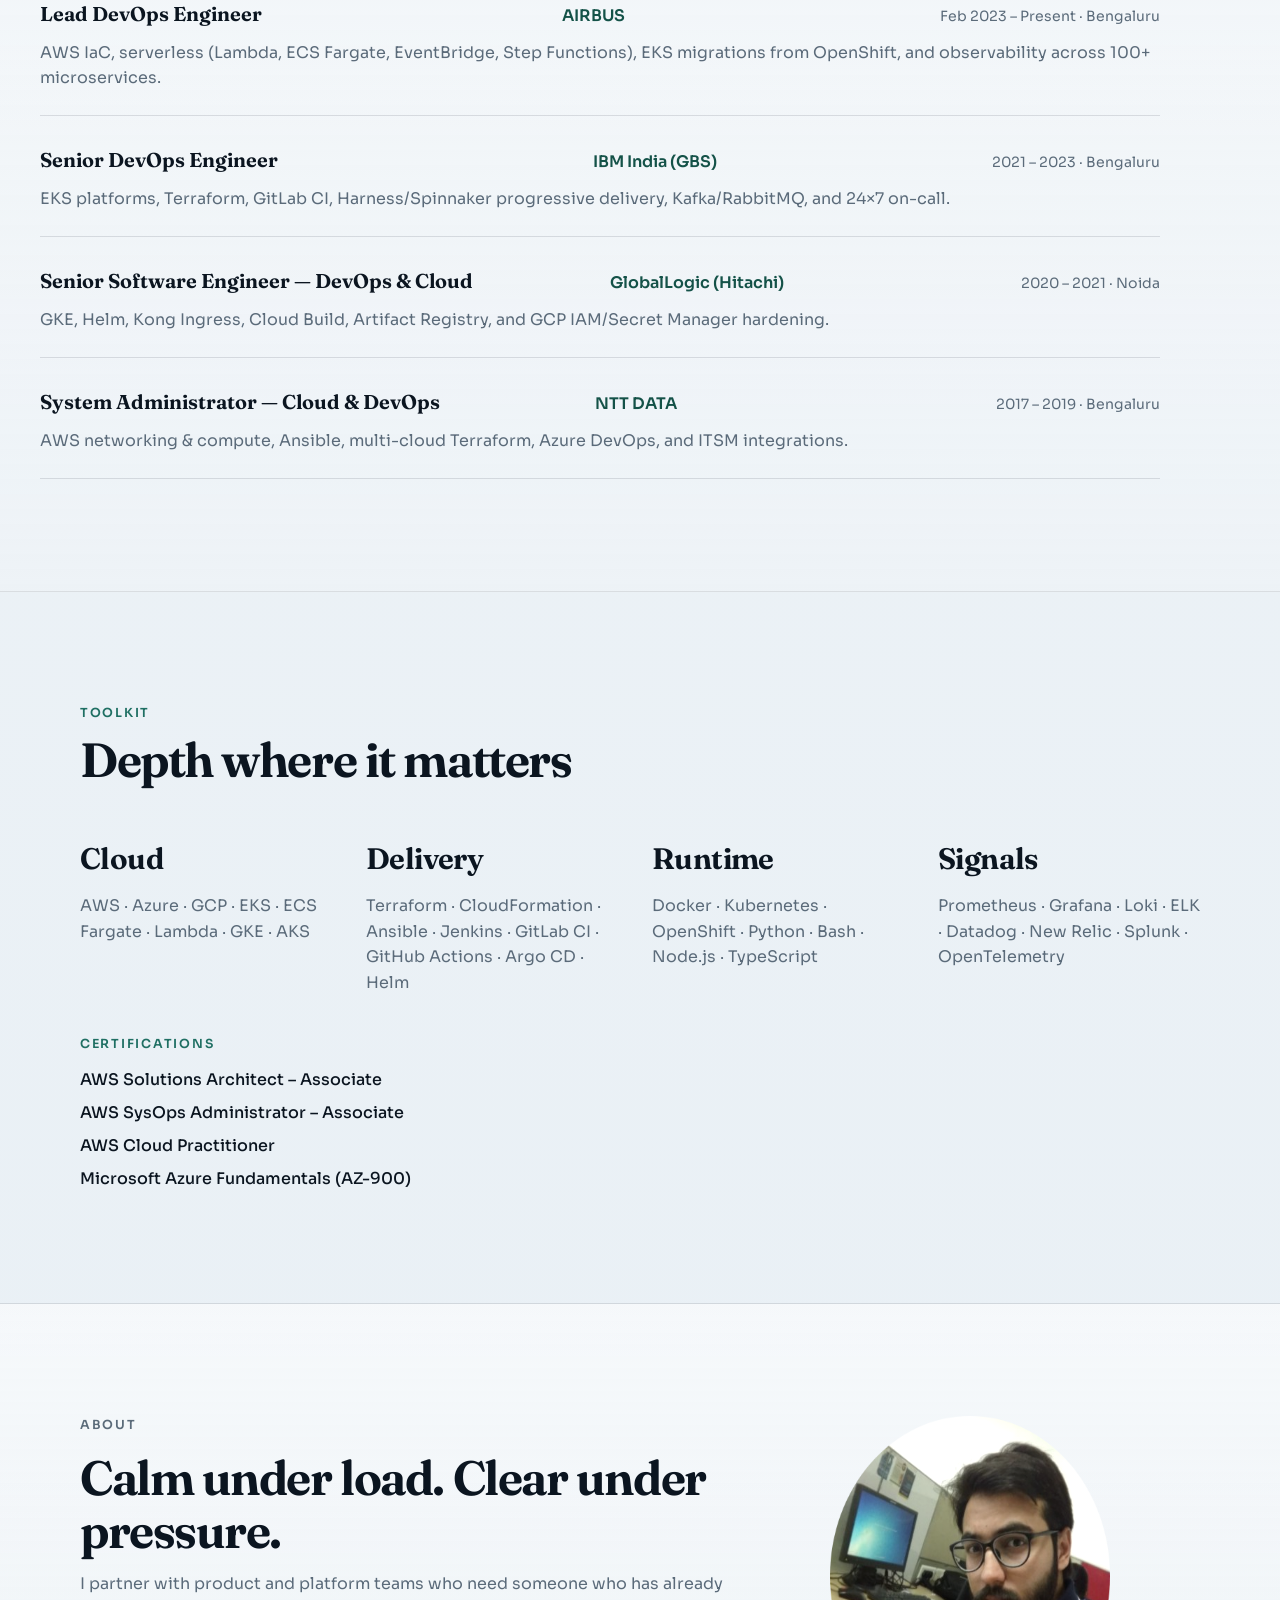
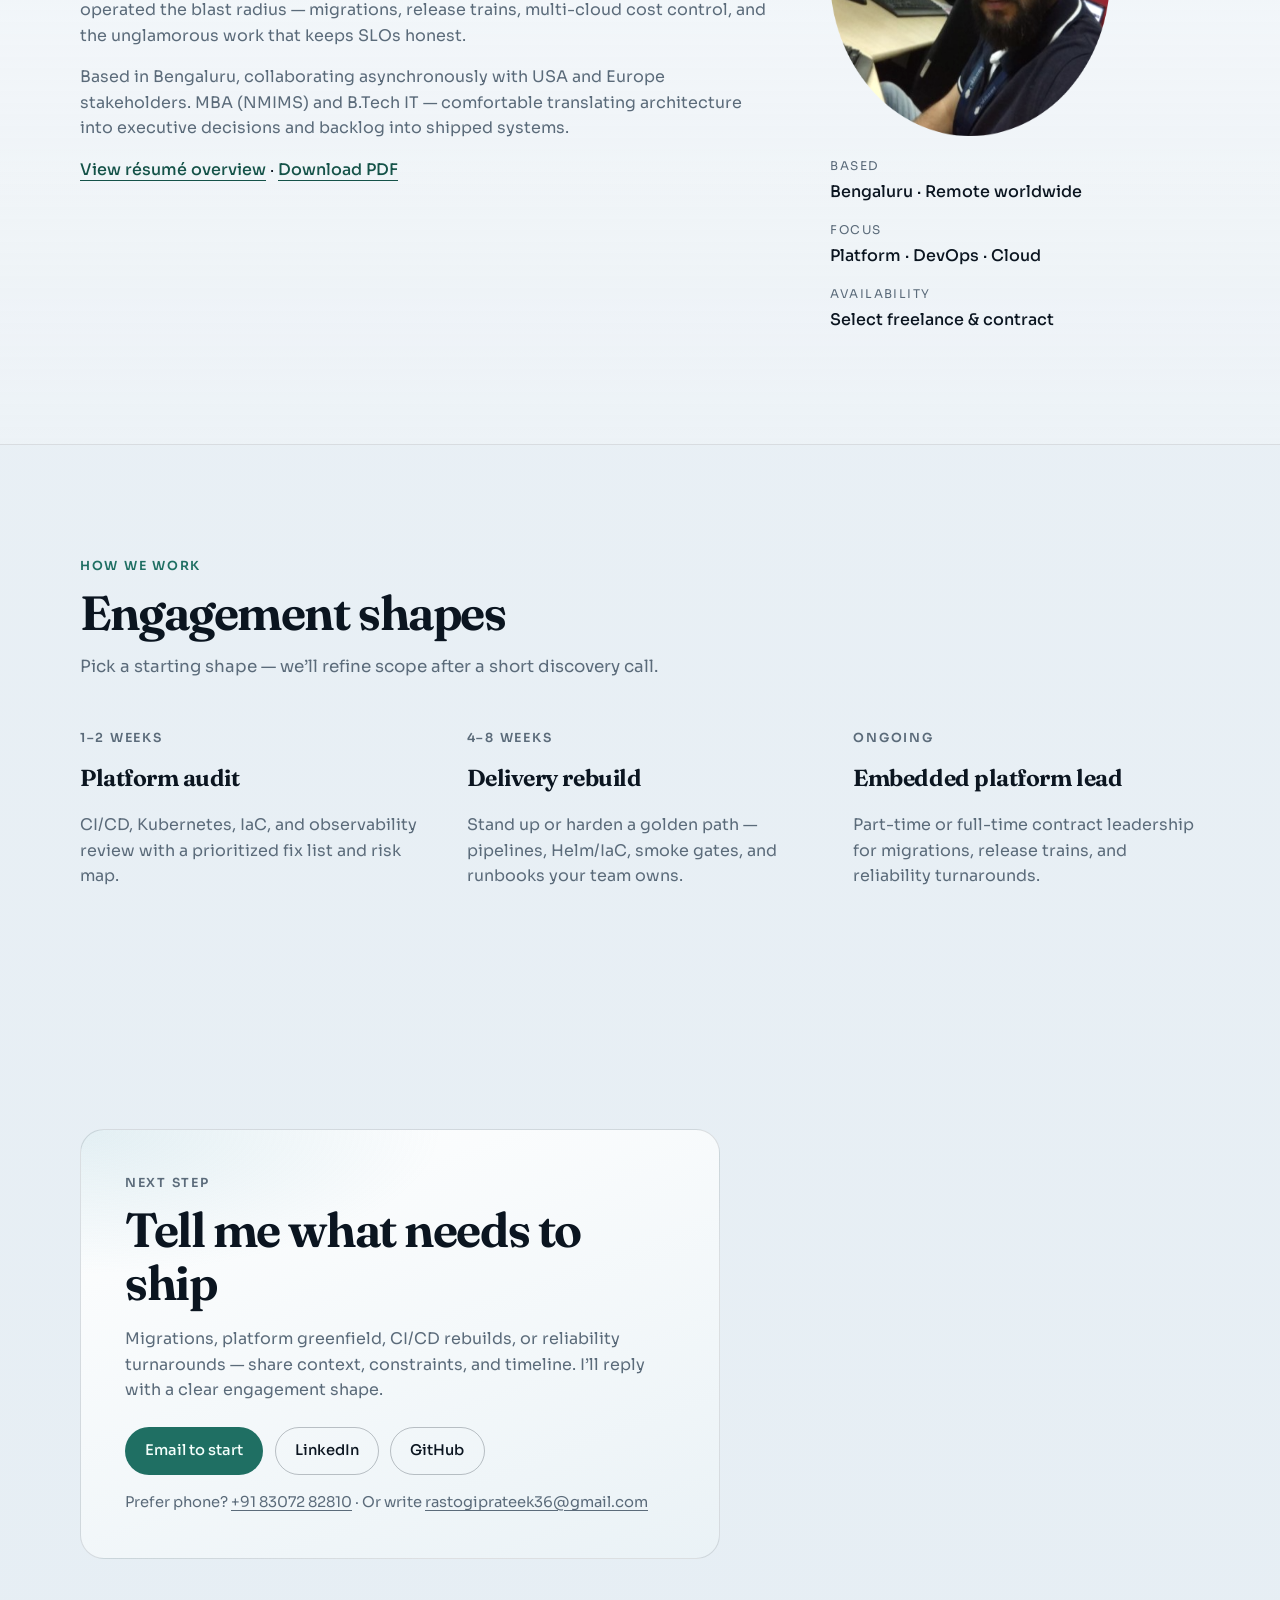
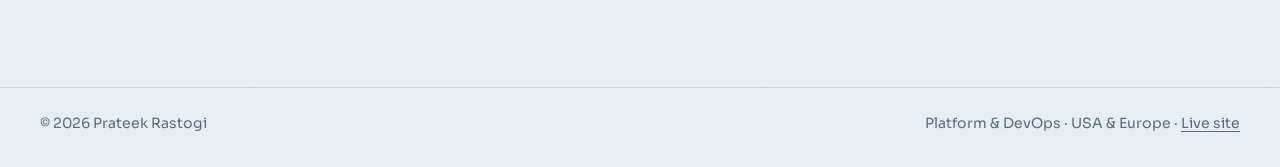
==== commit 81161578: "Upgrade portfolio around production case studies Lead with AIRBUS, IBM, and GlobalLogic problem/appr" ====
--- a/index.html
+++ b/index.html
@@ -3,11 +3,18 @@
 <head>
   <meta charset="UTF-8" />
   <meta name="viewport" content="width=device-width, initial-scale=1" />
-  <meta name="description" content="Prateek Rastogi — Platform & DevOps Engineer. High-impact cloud platforms, CI/CD, and reliability for teams across the USA and Europe." />
+  <meta name="description" content="Prateek Rastogi — Lead DevOps & Platform Engineer. Kubernetes, CI/CD, and cloud reliability for teams across the USA and Europe." />
   <meta name="theme-color" content="#0b1520" />
   <meta property="og:title" content="Prateek Rastogi · Platform & DevOps" />
-  <meta property="og:description" content="Freelance Platform & DevOps engineer for high-impact work across the USA and Europe." />
+  <meta property="og:description" content="Freelance Platform & DevOps engineer for high-impact work across the USA and Europe. Kubernetes, CI/CD, observability." />
   <meta property="og:type" content="website" />
+  <meta property="og:url" content="https://prateek-devops-portfolio.netlify.app/" />
+  <meta property="og:image" content="https://prateek-devops-portfolio.netlify.app/assets/portrait.png" />
+  <meta name="twitter:card" content="summary" />
+  <meta name="twitter:title" content="Prateek Rastogi · Platform & DevOps" />
+  <meta name="twitter:description" content="Platform, CI/CD, and reliability for USA & Europe teams." />
+  <meta name="twitter:image" content="https://prateek-devops-portfolio.netlify.app/assets/portrait.png" />
+  <link rel="canonical" href="https://prateek-devops-portfolio.netlify.app/" />
   <title>Prateek Rastogi · Platform & DevOps</title>
   <link rel="preconnect" href="https://fonts.googleapis.com" />
   <link rel="preconnect" href="https://fonts.gstatic.com" crossorigin />
@@ -27,7 +34,7 @@
       <a href="#work">Work</a>
       <a href="#services">Services</a>
       <a href="#experience">Experience</a>
-      <a href="#about">About</a>
+      <a href="#engage">Engage</a>
       <a class="nav-cta" href="#contact">Start a project</a>
     </nav>
     <button class="menu-toggle" type="button" aria-expanded="false" aria-controls="mobile-nav" data-menu-toggle>
@@ -40,7 +47,7 @@
     <a href="#work">Work</a>
     <a href="#services">Services</a>
     <a href="#experience">Experience</a>
-    <a href="#about">About</a>
+    <a href="#engage">Engage</a>
     <a href="#contact">Start a project</a>
   </div>
 
@@ -58,12 +65,12 @@
         <p class="hero-brand" id="hero-brand">Prateek Rastogi</p>
         <h1 class="hero-title">Platform &amp; DevOps for teams that ship</h1>
         <p class="hero-lede">
-          Lead DevOps &amp; Cloud Engineer with 7+ years building multi-cloud CI/CD, Kubernetes, and observability —
-          available for high-impact freelance engagements across the USA and Europe.
+          Lead DevOps &amp; Cloud Engineer with 7+ years on enterprise Kubernetes, CI/CD, and observability —
+          available for high-impact freelance work across the USA and Europe.
         </p>
         <div class="hero-actions">
           <a class="btn btn-primary" href="#contact">Discuss a project</a>
-          <a class="btn btn-ghost" href="#work">View selected work</a>
+          <a class="btn btn-ghost" href="#work">View case studies</a>
         </div>
       </div>
       <div class="hero-scroll" aria-hidden="true">
@@ -72,122 +79,165 @@
       </div>
     </section>
 
-    <section class="section trust" aria-label="Focus markets">
+    <section class="section trust" aria-label="Organizations">
       <p class="trust-line">
-        Open for contract &amp; freelance · Remote-first · <strong>USA</strong> &amp; <strong>Europe</strong> time zones
+        Production platforms at
+        <strong>AIRBUS</strong> · <strong>IBM</strong> · <strong>GlobalLogic</strong> · <strong>NTT DATA</strong>
       </p>
     </section>
 
     <section class="section" id="work" aria-labelledby="work-title">
       <div class="section-intro">
         <p class="eyebrow">Selected work</p>
-        <h2 id="work-title">Systems that move product forward</h2>
-        <p class="section-copy">Production-minded builds spanning cloud platforms, CI/CD, and product engineering.</p>
-      </div>
-
-      <article class="feature-work" data-reveal>
-        <div class="feature-meta">
-          <p class="eyebrow">Flagship</p>
-          <h3>AWS EKS CI/CD platform</h3>
-          <p>
-            End-to-end delivery path for a FastAPI service: Terraform for EKS/ECR/VPC, GitHub Actions with
-            Trivy scanning, Helm releases, and post-deploy smoke checks.
-          </p>
-          <ul class="tag-list">
-            <li>Terraform</li>
-            <li>EKS</li>
-            <li>Helm</li>
-            <li>GitHub Actions</li>
-            <li>FastAPI</li>
-          </ul>
-          <a class="text-link" href="https://github.com/Prat0487/CICD-Demo" target="_blank" rel="noopener">View on GitHub</a>
-        </div>
-        <div class="feature-visual" aria-hidden="true">
-          <div class="terminal">
-            <div class="terminal-bar"><span></span><span></span><span></span></div>
-            <pre><code>▶ ci: test · lint · trivy
-▶ build → push ECR :$SHA
-▶ helm upgrade python-demo
-▶ smoke: /health → 200</code></pre>
-          </div>
-        </div>
+        <h2 id="work-title">Case studies from production systems</h2>
+        <p class="section-copy">
+          Three platform problems teams hire for — migrations, release safety, and multi-cloud foundations.
+          Outcomes use real scope from engagements; no invented percentages.
+        </p>
+      </div>
+
+      <article class="case" data-reveal>
+        <div class="case-header">
+          <p class="eyebrow">01 · AIRBUS</p>
+          <h3>OpenShift → EKS and observability at microservice scale</h3>
+        </div>
+        <div class="case-body">
+          <div class="case-block">
+            <h4>Problem</h4>
+            <p>
+              Container workloads needed a clearer AWS path — IaC-managed EKS/ECS, serverless event flows,
+              and signals that operators could trust across a large estate.
+            </p>
+          </div>
+          <div class="case-block">
+            <h4>Approach</h4>
+            <p>
+              Terraform/CloudFormation for AWS foundations; Docker/Jenkins/Artifactory/ECR delivery;
+              OpenShift → EKS migrations; Lambda, ECS Fargate, EventBridge, and Step Functions for event-driven paths;
+              Prometheus, Grafana, Loki, ELK, Splunk, Datadog, and New Relic wired for the runtime.
+            </p>
+          </div>
+          <div class="case-block">
+            <h4>Outcome</h4>
+            <ul class="outcome-list">
+              <li>Automation spanning <strong>100+ microservices</strong></li>
+              <li>Production container path on <strong>EKS/ECS</strong> with IaC reviewability</li>
+              <li>Unified observability stack for day-2 operations</li>
+            </ul>
+          </div>
+        </div>
+        <ul class="tag-list">
+          <li>EKS</li>
+          <li>Terraform</li>
+          <li>Serverless</li>
+          <li>Observability</li>
+        </ul>
       </article>
 
-      <div class="work-grid">
-        <article class="work-item" data-reveal>
-          <p class="eyebrow">Infrastructure</p>
-          <h3>AWS infrastructure as code</h3>
-          <p>Reusable Terraform modules and environment layouts for consistent, reviewable cloud provisioning.</p>
-          <ul class="tag-list">
-            <li>Terraform</li>
-            <li>AWS</li>
-            <li>IaC</li>
-          </ul>
-          <a class="text-link" href="https://github.com/Prat0487/aws-infra" target="_blank" rel="noopener">Repository</a>
-        </article>
-
-        <article class="work-item" data-reveal>
-          <p class="eyebrow">Product</p>
-          <h3>Cenovia International</h3>
-          <p>Responsive commerce storefront with product search, filtering, and collection flows for premium apparel.</p>
-          <ul class="tag-list">
-            <li>JavaScript</li>
-            <li>Netlify</li>
-            <li>UX</li>
-          </ul>
-          <a class="text-link" href="https://github.com/Prat0487/Cenovia-International" target="_blank" rel="noopener">Repository</a>
-        </article>
-
-        <article class="work-item" data-reveal>
-          <p class="eyebrow">AI product</p>
-          <h3>StockSage</h3>
-          <p>Next.js application with Genkit AI flows for market insight experiences — typed, component-driven UI.</p>
-          <ul class="tag-list">
-            <li>TypeScript</li>
-            <li>Next.js</li>
-            <li>Genkit</li>
-          </ul>
-          <a class="text-link" href="https://github.com/Prat0487/StockSage" target="_blank" rel="noopener">Repository</a>
-        </article>
-
-        <article class="work-item" data-reveal>
-          <p class="eyebrow">AI product</p>
-          <h3>Foodie-Fast</h3>
-          <p>Food discovery experience built on Next.js and Google AI tooling for rapid product iteration.</p>
-          <ul class="tag-list">
-            <li>TypeScript</li>
-            <li>Next.js</li>
-            <li>AI</li>
-          </ul>
-          <a class="text-link" href="https://github.com/Prat0487/Foodie-Fast" target="_blank" rel="noopener">Repository</a>
-        </article>
-
-        <article class="work-item" data-reveal>
-          <p class="eyebrow">Content</p>
-          <h3>Minimalist Blogs</h3>
-          <p>Clean blogging surface with modern React patterns — focused reading UX and maintainable structure.</p>
-          <ul class="tag-list">
-            <li>TypeScript</li>
-            <li>Next.js</li>
-          </ul>
-          <a class="text-link" href="https://github.com/Prat0487/Minimalist-Blogs" target="_blank" rel="noopener">Repository</a>
-        </article>
-
-        <article class="work-item" data-reveal>
-          <p class="eyebrow">Automation</p>
-          <h3>Jenkins delivery POC</h3>
-          <p>Sample Node.js app wired for local Jenkins pipeline deployment — CI fundamentals made concrete.</p>
-          <ul class="tag-list">
-            <li>Jenkins</li>
-            <li>Node.js</li>
-            <li>CI</li>
-          </ul>
-          <a class="text-link" href="https://github.com/Prat0487/sample-nodejs-app" target="_blank" rel="noopener">Repository</a>
-        </article>
-      </div>
-    </section>
-
-    <section class="section section-alt" id="services" aria-labelledby="services-title">
+      <article class="case" data-reveal>
+        <div class="case-header">
+          <p class="eyebrow">02 · IBM India (GBS)</p>
+          <h3>Progressive delivery on EKS without blind releases</h3>
+        </div>
+        <div class="case-body">
+          <div class="case-block">
+            <h4>Problem</h4>
+            <p>
+              Platform teams needed safer production rollouts — blue-green and canary paths, not
+              “deploy and hope” — with messaging and on-call ownership in the loop.
+            </p>
+          </div>
+          <div class="case-block">
+            <h4>Approach</h4>
+            <p>
+              EKS platforms with Terraform and GitLab CI; Harness/Spinnaker for blue-green and canary releases;
+              Kafka/RabbitMQ in the data path; Splunk/ELK for incident signal; 24×7 on-call for production ownership.
+            </p>
+          </div>
+          <div class="case-block">
+            <h4>Outcome</h4>
+            <ul class="outcome-list">
+              <li><strong>Blue-green &amp; canary</strong> release paths in production</li>
+              <li>Repeatable EKS + Terraform platform foundation</li>
+              <li>On-call ownership tied to real delivery, not handoff theater</li>
+            </ul>
+          </div>
+        </div>
+        <ul class="tag-list">
+          <li>EKS</li>
+          <li>GitLab CI</li>
+          <li>Harness</li>
+          <li>Spinnaker</li>
+        </ul>
+      </article>
+
+      <article class="case" data-reveal>
+        <div class="case-header">
+          <p class="eyebrow">03 · GlobalLogic (Hitachi)</p>
+          <h3>GKE golden path with ingress and hardened cloud identity</h3>
+        </div>
+        <div class="case-body">
+          <div class="case-block">
+            <h4>Problem</h4>
+            <p>
+              Product delivery on GCP needed a packaged cluster path — Helm charts, ingress, CI/CD,
+              and secrets/IAM that teams could reuse without reinventing each sprint.
+            </p>
+          </div>
+          <div class="case-block">
+            <h4>Approach</h4>
+            <p>
+              GKE with Helm packaging and Kong Ingress; GitLab CI / Cloud Build into Artifact Registry;
+              Harness CD; Pub/Sub; Secret Manager and IAM hardening; ELK/Splunk/Cloud Monitoring for ops visibility.
+            </p>
+          </div>
+          <div class="case-block">
+            <h4>Outcome</h4>
+            <ul class="outcome-list">
+              <li>Reusable <strong>GKE + Helm</strong> delivery path</li>
+              <li>Ingress and registry flow teams could adopt</li>
+              <li>Hardened secrets/IAM as default, not afterthought</li>
+            </ul>
+          </div>
+        </div>
+        <ul class="tag-list">
+          <li>GKE</li>
+          <li>Helm</li>
+          <li>Kong</li>
+          <li>GCP</li>
+        </ul>
+      </article>
+    </section>
+
+    <section class="section section-alt" id="labs" aria-labelledby="labs-title">
+      <div class="section-intro">
+        <p class="eyebrow">Open work</p>
+        <h2 id="labs-title">Reference builds you can inspect</h2>
+        <p class="section-copy">Public repos that show how I structure platforms — secondary to the production case studies above.</p>
+      </div>
+      <ul class="labs-list">
+        <li data-reveal>
+          <a href="https://github.com/Prat0487/CICD-Demo" target="_blank" rel="noopener">
+            <span class="labs-name">AWS EKS CI/CD demo</span>
+            <span class="labs-desc">Terraform · Helm · GitHub Actions · Trivy · FastAPI</span>
+          </a>
+        </li>
+        <li data-reveal>
+          <a href="https://github.com/Prat0487/aws-infra" target="_blank" rel="noopener">
+            <span class="labs-name">AWS infrastructure as code</span>
+            <span class="labs-desc">Reusable Terraform modules and environment layouts</span>
+          </a>
+        </li>
+        <li data-reveal>
+          <a href="https://github.com/Prat0487/sample-nodejs-app" target="_blank" rel="noopener">
+            <span class="labs-name">Jenkins delivery POC</span>
+            <span class="labs-desc">Node.js sample wired for local Jenkins pipelines</span>
+          </a>
+        </li>
+      </ul>
+    </section>
+
+    <section class="section" id="services" aria-labelledby="services-title">
       <div class="section-intro">
         <p class="eyebrow">How I help</p>
         <h2 id="services-title">Engagements built for outcomes</h2>
@@ -213,7 +263,7 @@
       </div>
     </section>
 
-    <section class="section" id="experience" aria-labelledby="experience-title">
+    <section class="section section-alt" id="experience" aria-labelledby="experience-title">
       <div class="section-intro">
         <p class="eyebrow">Experience</p>
         <h2 id="experience-title">Seven-plus years in production systems</h2>
@@ -258,7 +308,7 @@
       </ol>
     </section>
 
-    <section class="section section-alt" id="stack" aria-labelledby="stack-title">
+    <section class="section" id="stack" aria-labelledby="stack-title">
       <div class="section-intro">
         <p class="eyebrow">Toolkit</p>
         <h2 id="stack-title">Depth where it matters</h2>
@@ -292,7 +342,7 @@
       </div>
     </section>
 
-    <section class="section" id="about" aria-labelledby="about-title">
+    <section class="section section-alt" id="about" aria-labelledby="about-title">
       <div class="about-layout">
         <div class="about-copy" data-reveal>
           <p class="eyebrow">About</p>
@@ -329,27 +379,55 @@
       </div>
     </section>
 
+    <section class="section" id="engage" aria-labelledby="engage-title">
+      <div class="section-intro">
+        <p class="eyebrow">How we work</p>
+        <h2 id="engage-title">Engagement shapes</h2>
+        <p class="section-copy">Pick a starting shape — we’ll refine scope after a short discovery call.</p>
+      </div>
+      <div class="engage-grid">
+        <article data-reveal>
+          <p class="eyebrow">1–2 weeks</p>
+          <h3>Platform audit</h3>
+          <p>CI/CD, Kubernetes, IaC, and observability review with a prioritized fix list and risk map.</p>
+        </article>
+        <article data-reveal>
+          <p class="eyebrow">4–8 weeks</p>
+          <h3>Delivery rebuild</h3>
+          <p>Stand up or harden a golden path — pipelines, Helm/IaC, smoke gates, and runbooks your team owns.</p>
+        </article>
+        <article data-reveal>
+          <p class="eyebrow">Ongoing</p>
+          <h3>Embedded platform lead</h3>
+          <p>Part-time or full-time contract leadership for migrations, release trains, and reliability turnarounds.</p>
+        </article>
+      </div>
+    </section>
+
     <section class="section contact" id="contact" aria-labelledby="contact-title">
       <div class="contact-panel" data-reveal>
         <p class="eyebrow">Next step</p>
         <h2 id="contact-title">Tell me what needs to ship</h2>
         <p>
           Migrations, platform greenfield, CI/CD rebuilds, or reliability turnarounds —
-          share context and timelines. I’ll respond with a clear engagement shape.
+          share context, constraints, and timeline. I’ll reply with a clear engagement shape.
         </p>
         <div class="contact-actions">
-          <a class="btn btn-primary" href="mailto:rastogiprateek36@gmail.com">rastogiprateek36@gmail.com</a>
+          <a class="btn btn-primary" href="mailto:rastogiprateek36@gmail.com?subject=Platform%20%2F%20DevOps%20engagement">Email to start</a>
           <a class="btn btn-ghost" href="https://linkedin.com/in/prateekdevops" target="_blank" rel="noopener">LinkedIn</a>
           <a class="btn btn-ghost" href="https://github.com/Prat0487" target="_blank" rel="noopener">GitHub</a>
         </div>
-        <p class="contact-note">Prefer phone? <a href="tel:+918307282810">+91 83072 82810</a></p>
+        <p class="contact-note">
+          Prefer phone? <a href="tel:+918307282810">+91 83072 82810</a>
+          · Or write <a href="mailto:rastogiprateek36@gmail.com">rastogiprateek36@gmail.com</a>
+        </p>
       </div>
     </section>
   </main>
 
   <footer class="site-footer">
     <p>© <span data-year></span> Prateek Rastogi</p>
-    <p>Platform &amp; DevOps · USA &amp; Europe · Built for Netlify</p>
+    <p>Platform &amp; DevOps · USA &amp; Europe · <a href="https://prateek-devops-portfolio.netlify.app/">Live site</a></p>
   </footer>
 
   <script src="js/main.js" defer></script>
--- a/css/styles.css
+++ b/css/styles.css
@@ -489,30 +489,71 @@
   font-size: 1.05rem;
 }
 
-.feature-work {
-  display: grid;
-  gap: 2rem;
-  margin-bottom: clamp(2.5rem, 6vw, 4rem);
-  align-items: center;
-}
-
-.feature-meta h3,
-.work-item h3,
+.case {
+  padding: clamp(1.75rem, 4vw, 2.5rem) 0;
+  border-top: 1px solid var(--line);
+}
+
+.case:last-of-type {
+  border-bottom: 1px solid var(--line);
+  margin-bottom: 0.5rem;
+}
+
+.case-header h3,
 .services h3,
-.stack-groups h3 {
+.stack-groups h3,
+.engage-grid h3 {
   margin: 0 0 0.65rem;
   font-family: var(--font-display);
-  font-size: 1.55rem;
+  font-size: clamp(1.45rem, 3vw, 1.85rem);
   font-weight: 650;
   letter-spacing: -0.02em;
 }
 
-.feature-meta p,
-.work-item p,
+.case-header {
+  max-width: 40rem;
+  margin-bottom: 1.5rem;
+}
+
+.case-body {
+  display: grid;
+  gap: 1.35rem;
+  margin-bottom: 0.5rem;
+}
+
+.case-block h4 {
+  margin: 0 0 0.4rem;
+  font-size: 0.78rem;
+  font-weight: 600;
+  letter-spacing: 0.12em;
+  text-transform: uppercase;
+  color: var(--accent-deep);
+}
+
+.case-block p,
 .services p,
 .timeline p,
-.about-copy p {
+.about-copy p,
+.engage-grid p,
+.labs-desc {
   color: var(--muted);
+}
+
+.case-block p {
+  margin: 0;
+}
+
+.outcome-list {
+  margin: 0;
+  padding-left: 1.1rem;
+  color: var(--ink-soft);
+  display: grid;
+  gap: 0.4rem;
+}
+
+.outcome-list strong {
+  color: var(--ink);
+  font-weight: 600;
 }
 
 .tag-list {
@@ -521,7 +562,7 @@
   flex-wrap: wrap;
   gap: 0.45rem;
   padding: 0;
-  margin: 1.1rem 0 1.25rem;
+  margin: 1.1rem 0 0;
 }
 
 .tag-list li {
@@ -544,51 +585,44 @@
   color: var(--ink);
 }
 
-.feature-visual {
-  min-height: 16rem;
-}
-
-.terminal {
-  background: linear-gradient(160deg, #132030, #0b1520);
-  color: #d7e8ef;
-  border-radius: 1rem;
-  overflow: hidden;
-  border: 1px solid rgba(126, 182, 201, 0.2);
-  box-shadow: 0 24px 60px rgba(11, 21, 32, 0.18);
-}
-
-.terminal-bar {
-  display: flex;
-  gap: 0.4rem;
-  padding: 0.85rem 1rem;
-  background: rgba(255, 255, 255, 0.03);
-  border-bottom: 1px solid rgba(255, 255, 255, 0.06);
-}
-
-.terminal-bar span {
-  width: 0.55rem;
-  height: 0.55rem;
-  border-radius: 50%;
-  background: rgba(247, 250, 252, 0.25);
-}
-
-.terminal pre {
-  margin: 0;
-  padding: 1.25rem 1.35rem 1.5rem;
-  font-family: ui-monospace, SFMono-Regular, Menlo, Consolas, monospace;
-  font-size: 0.9rem;
-  line-height: 1.7;
-  overflow-x: auto;
-}
-
-.work-grid {
-  display: grid;
-  gap: 1.75rem 2rem;
-}
-
-.work-item {
-  padding-top: 1.25rem;
+.labs-list {
+  list-style: none;
+  margin: 0;
+  padding: 0;
+  display: grid;
+  gap: 0;
+}
+
+.labs-list li {
   border-top: 1px solid var(--line);
+}
+
+.labs-list li:last-child {
+  border-bottom: 1px solid var(--line);
+}
+
+.labs-list a {
+  display: grid;
+  gap: 0.25rem;
+  padding: 1.15rem 0;
+  text-decoration: none;
+  color: inherit;
+  transition: color 0.25s var(--ease);
+}
+
+.labs-list a:hover {
+  color: var(--accent-deep);
+}
+
+.labs-name {
+  font-family: var(--font-display);
+  font-size: 1.2rem;
+  font-weight: 650;
+  letter-spacing: -0.02em;
+}
+
+.labs-desc {
+  font-size: 0.92rem;
 }
 
 .services {
@@ -599,6 +633,20 @@
 .services article {
   padding-bottom: 1.5rem;
   border-bottom: 1px solid var(--line);
+}
+
+.engage-grid {
+  display: grid;
+  gap: 1.75rem;
+}
+
+.engage-grid article {
+  padding-bottom: 1.5rem;
+  border-bottom: 1px solid var(--line);
+}
+
+.engage-grid h3 {
+  font-size: 1.45rem;
 }
 
 .timeline {
@@ -823,18 +871,24 @@
     display: none;
   }
 
-  .feature-work {
-    grid-template-columns: 1.05fr 0.95fr;
-    gap: 3rem;
-  }
-
-  .work-grid {
-    grid-template-columns: repeat(2, 1fr);
+  .case-body {
+    grid-template-columns: repeat(3, 1fr);
+    gap: 1.75rem 2rem;
   }
 
   .services {
     grid-template-columns: repeat(2, 1fr);
     gap: 2rem 2.5rem;
+  }
+
+  .engage-grid {
+    grid-template-columns: repeat(3, 1fr);
+    gap: 2rem 2.5rem;
+  }
+
+  .engage-grid article {
+    border-bottom: 0;
+    padding-bottom: 0;
   }
 
   .stack-groups {
@@ -854,10 +908,6 @@
 }
 
 @media (min-width: 1024px) {
-  .work-grid {
-    grid-template-columns: repeat(3, 1fr);
-  }
-
   .services {
     grid-template-columns: repeat(4, 1fr);
   }
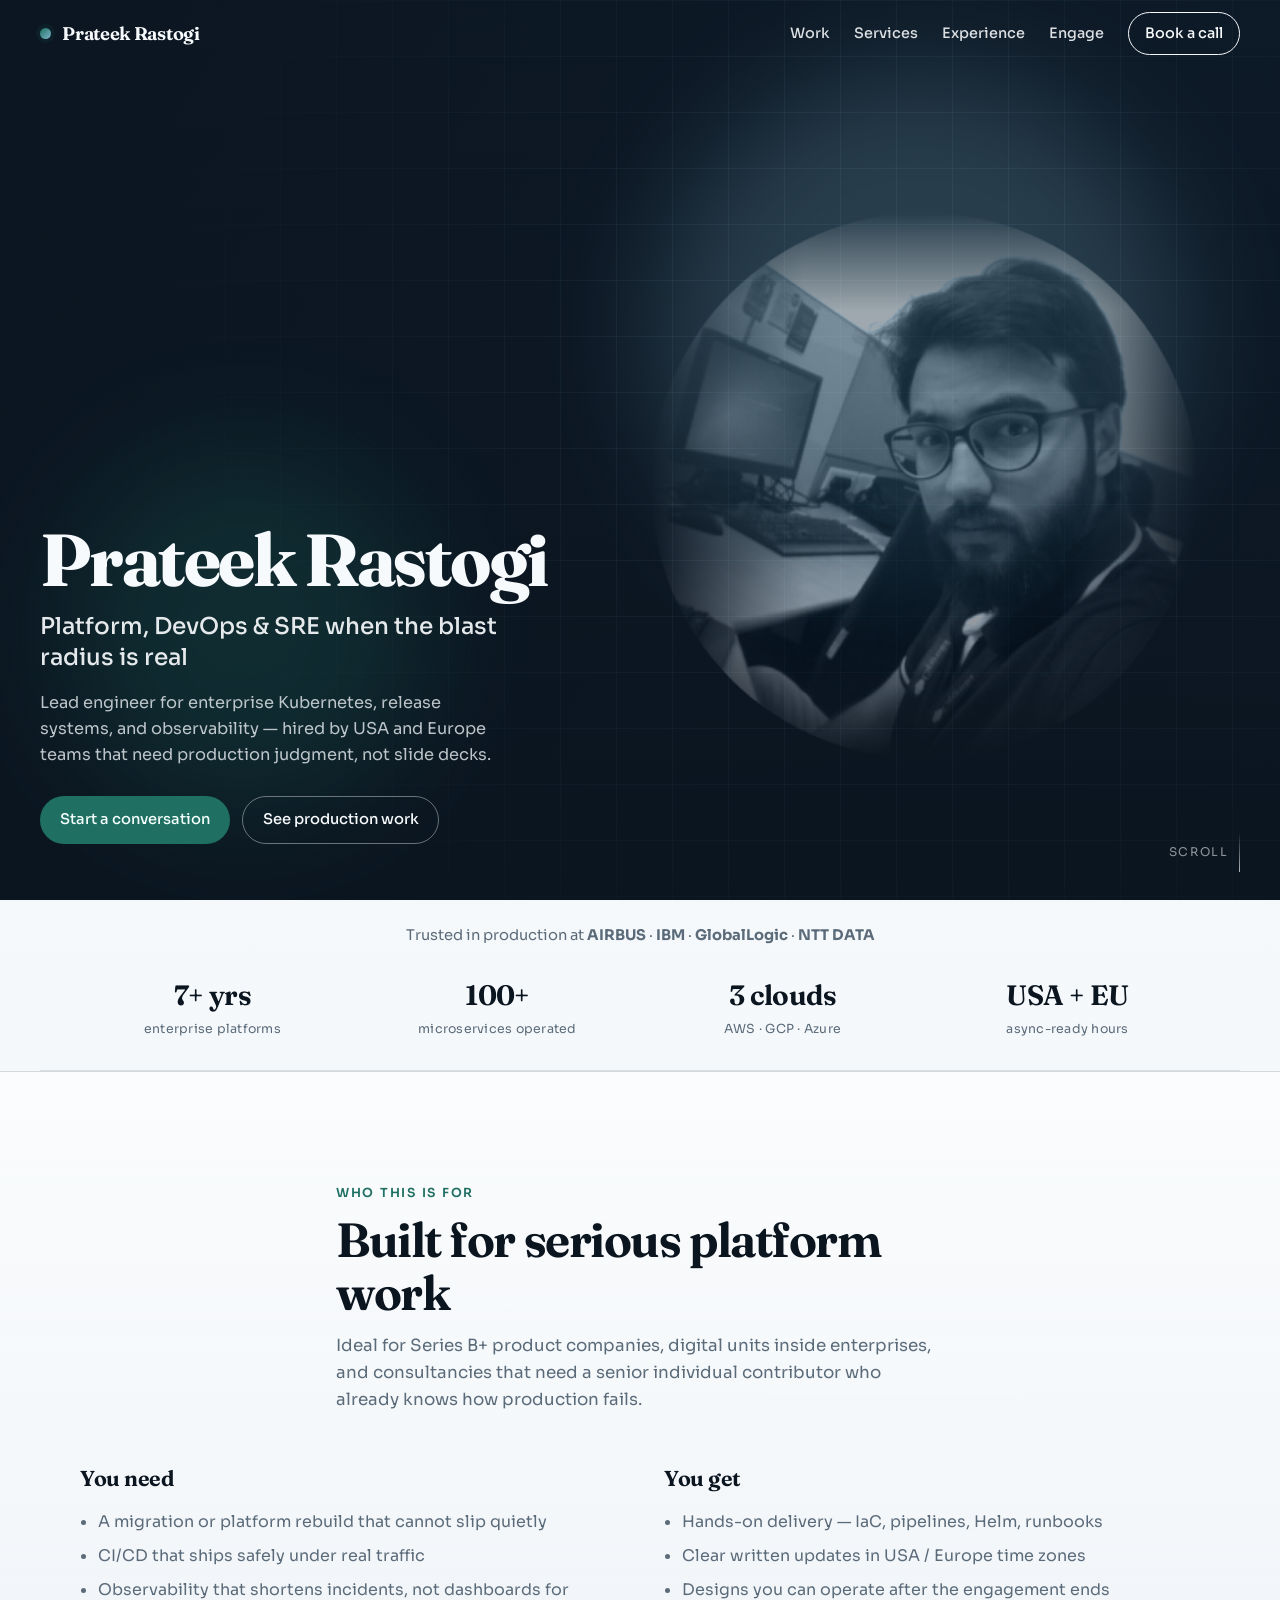
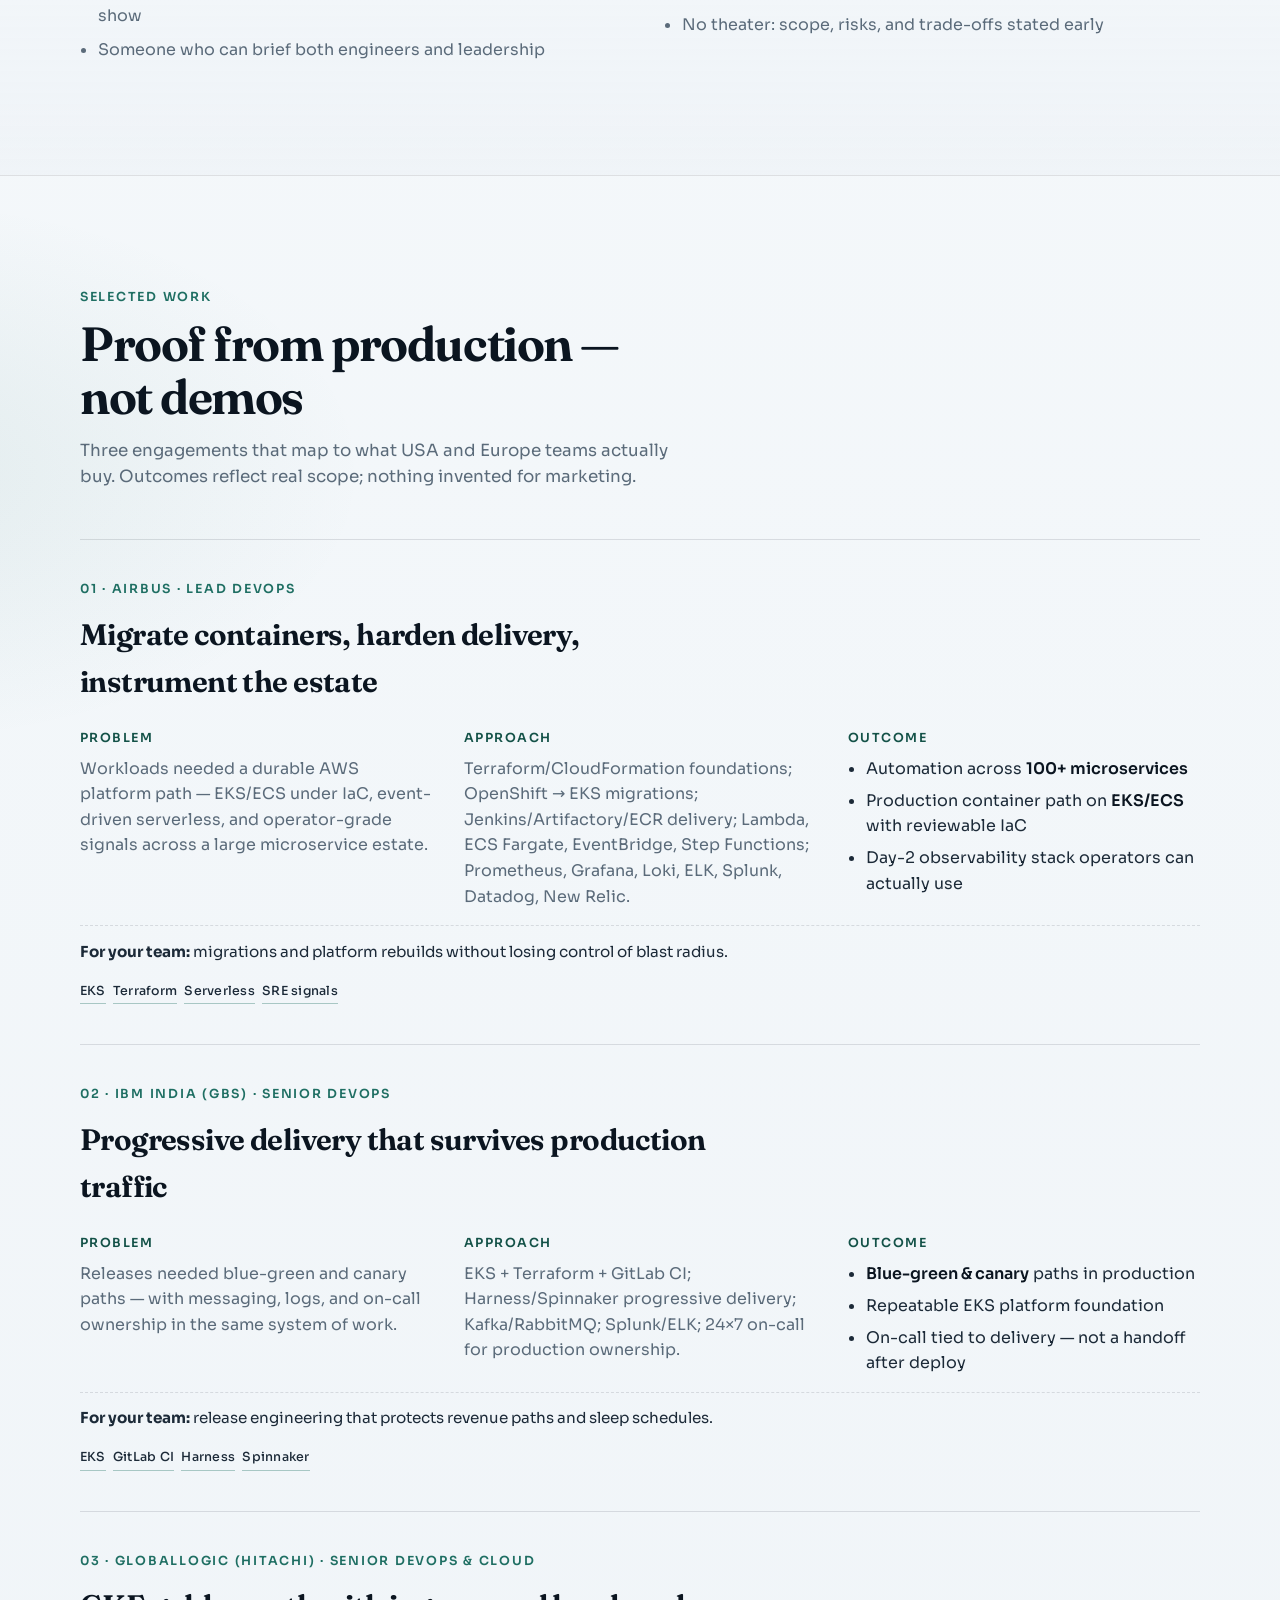
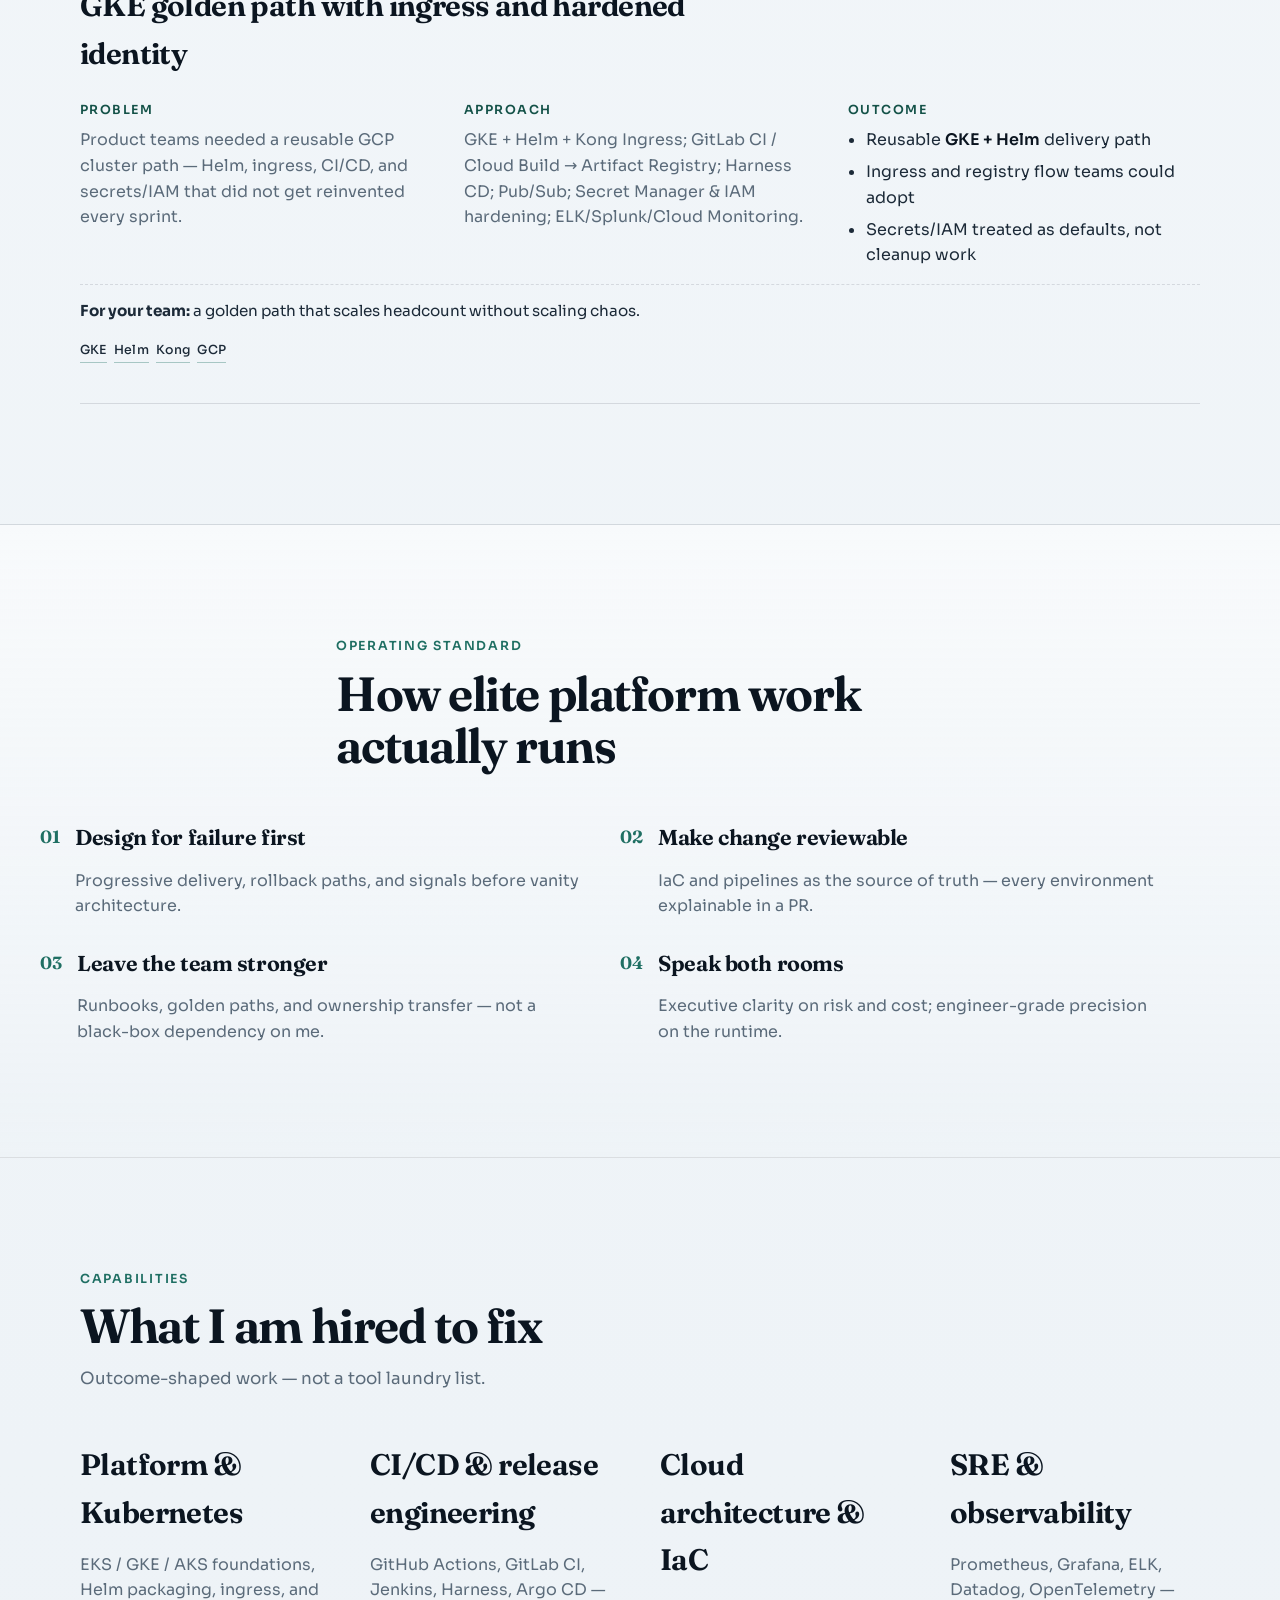
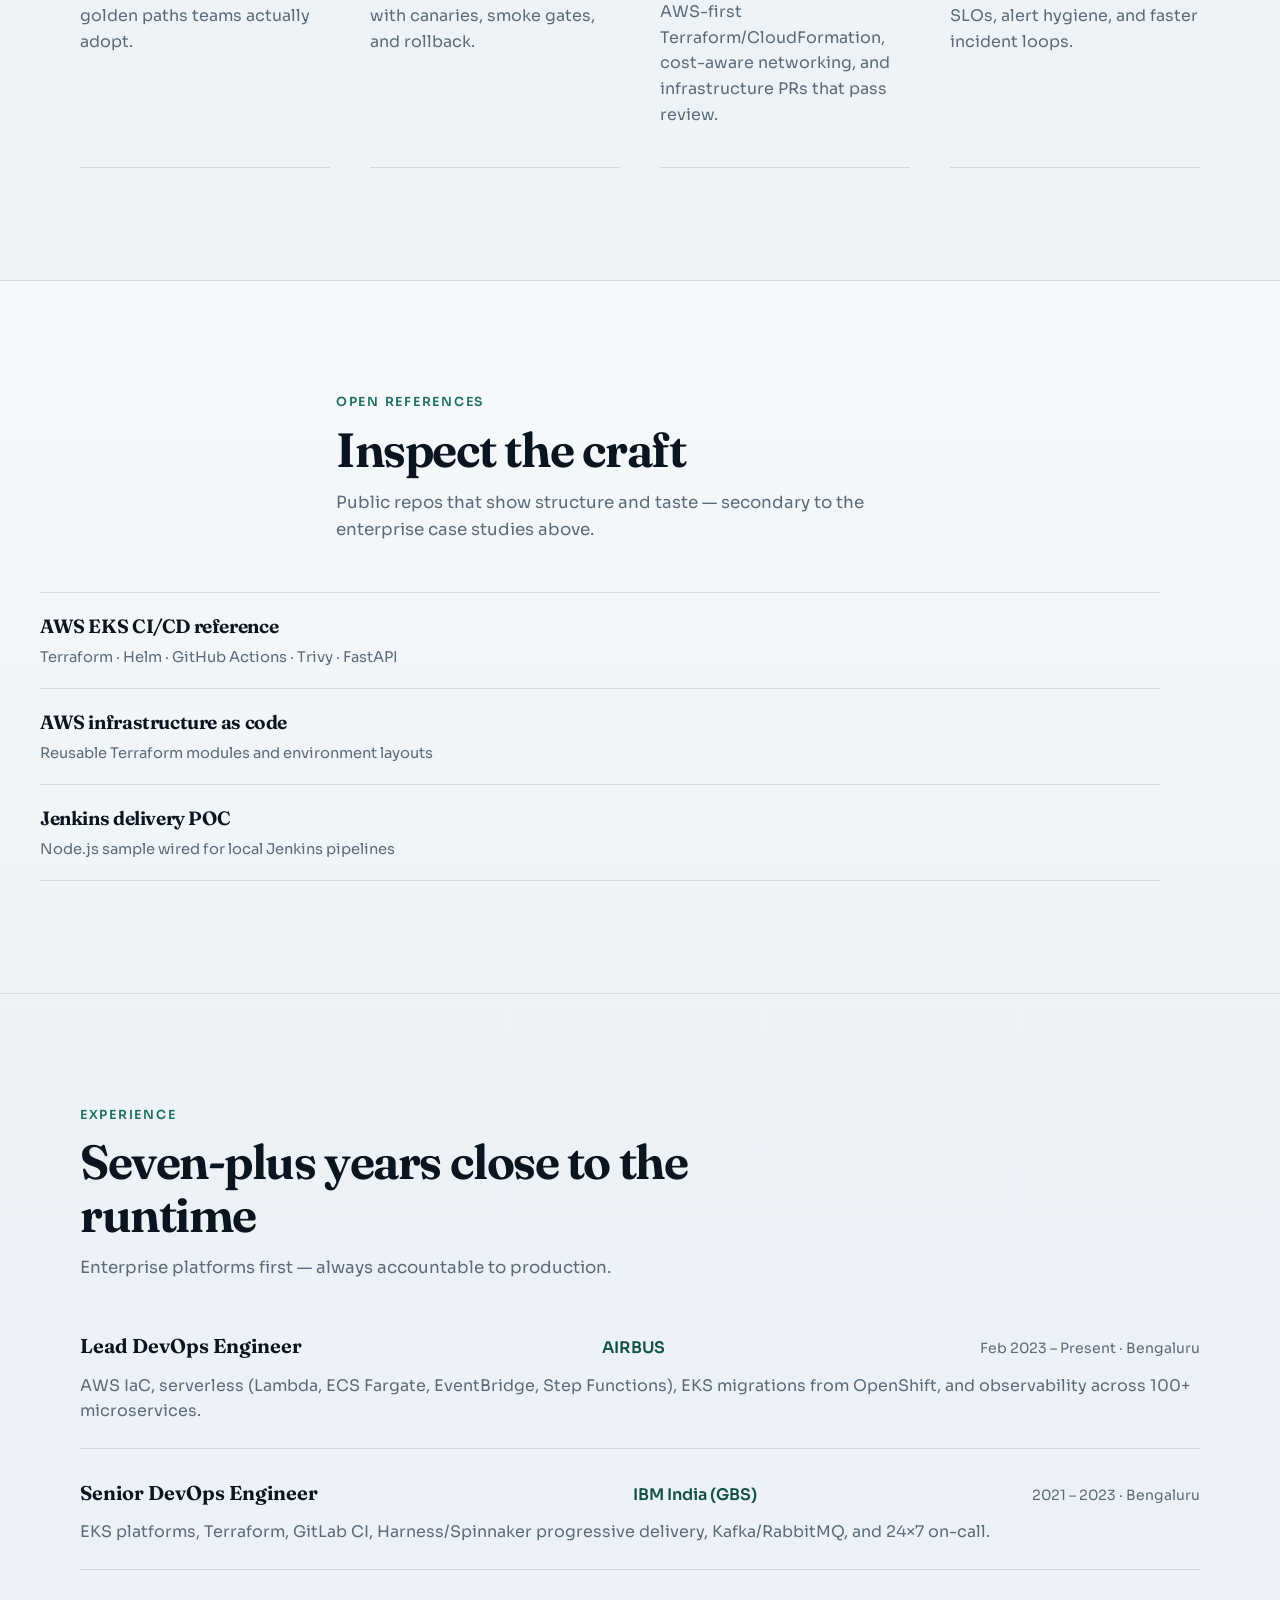
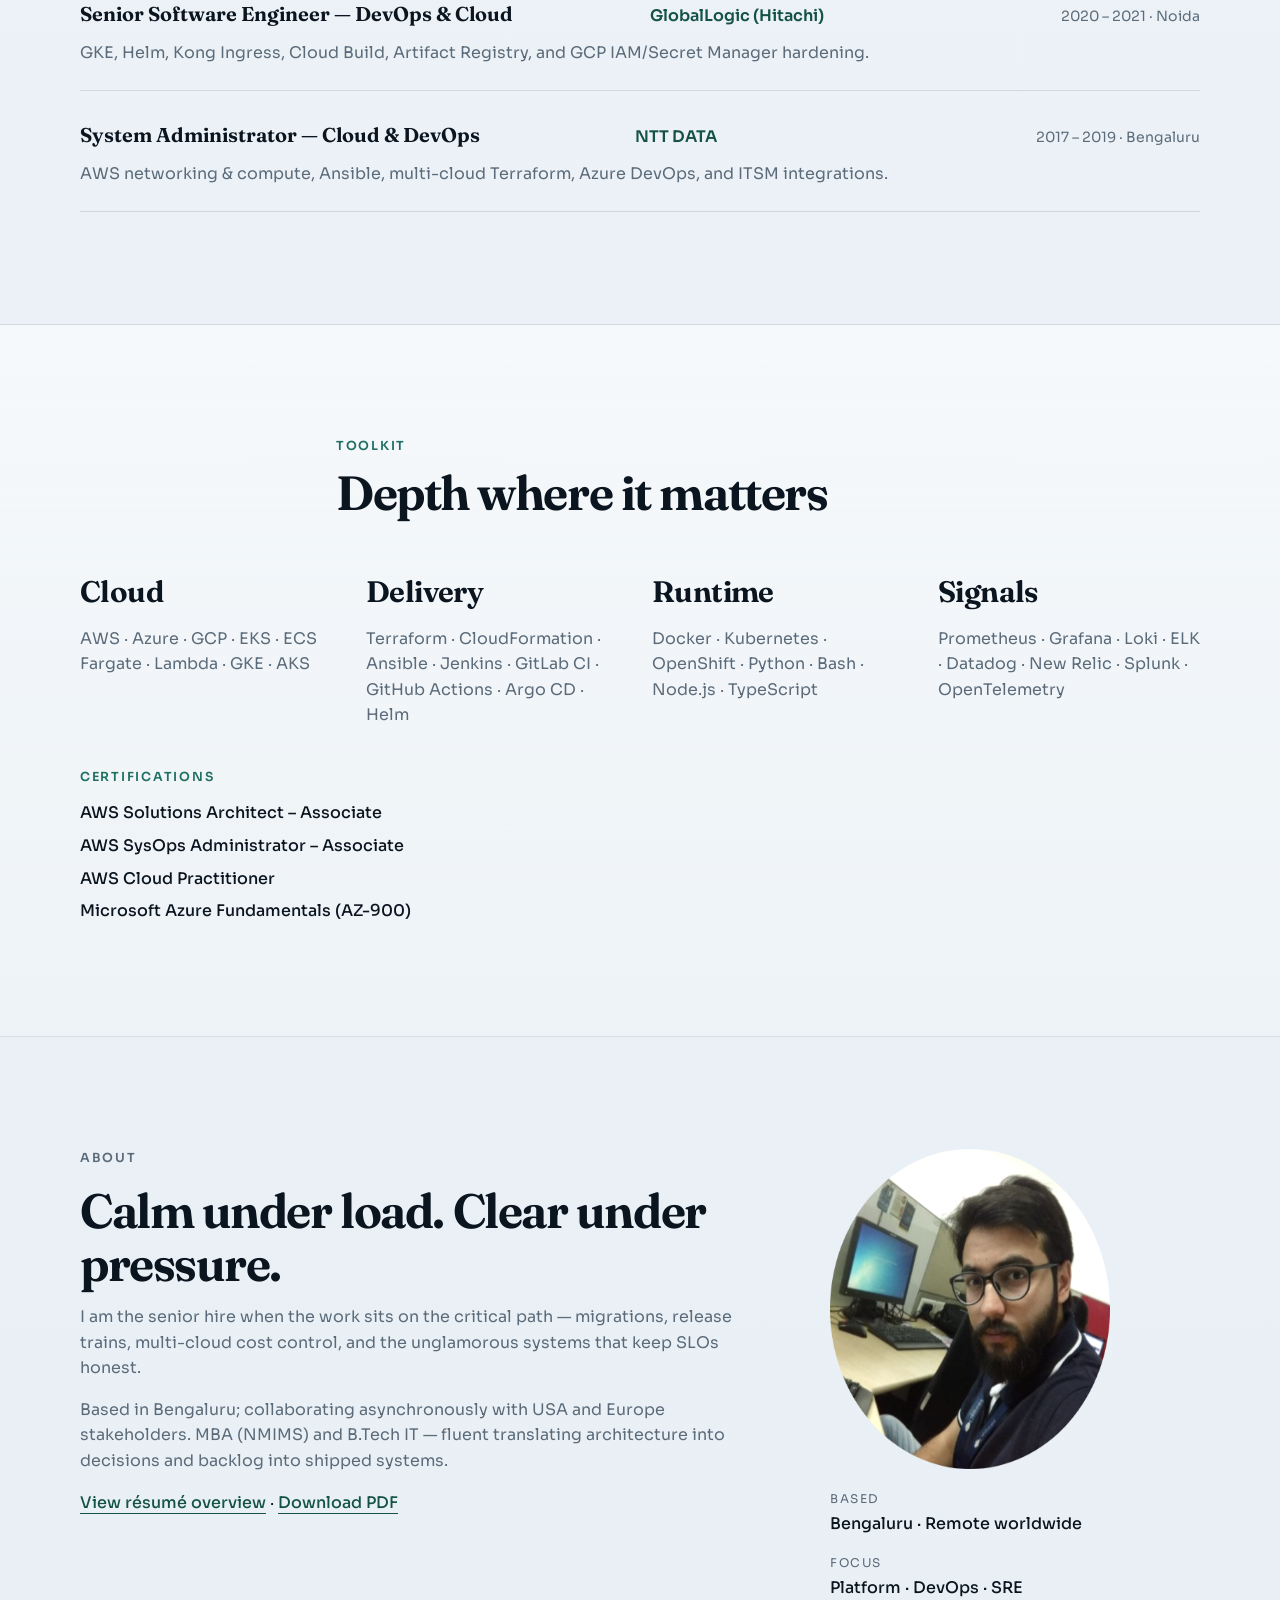
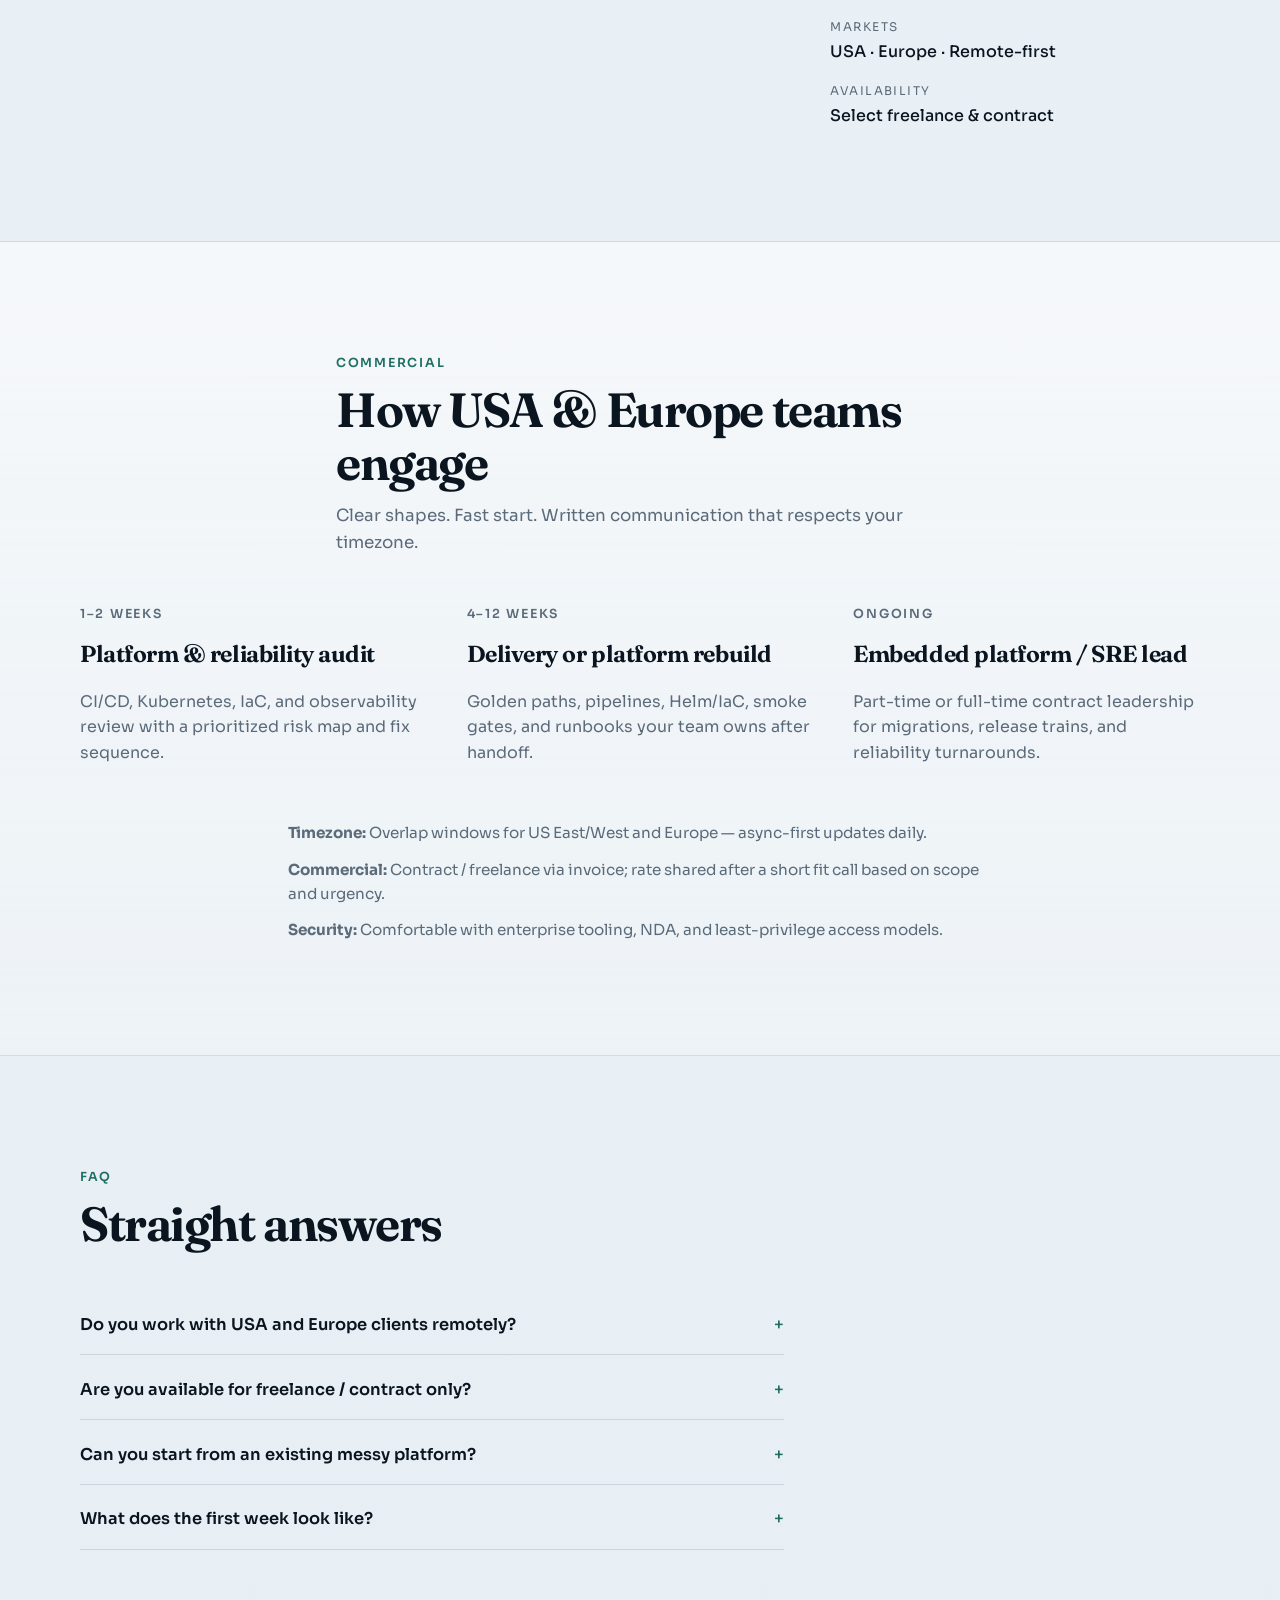
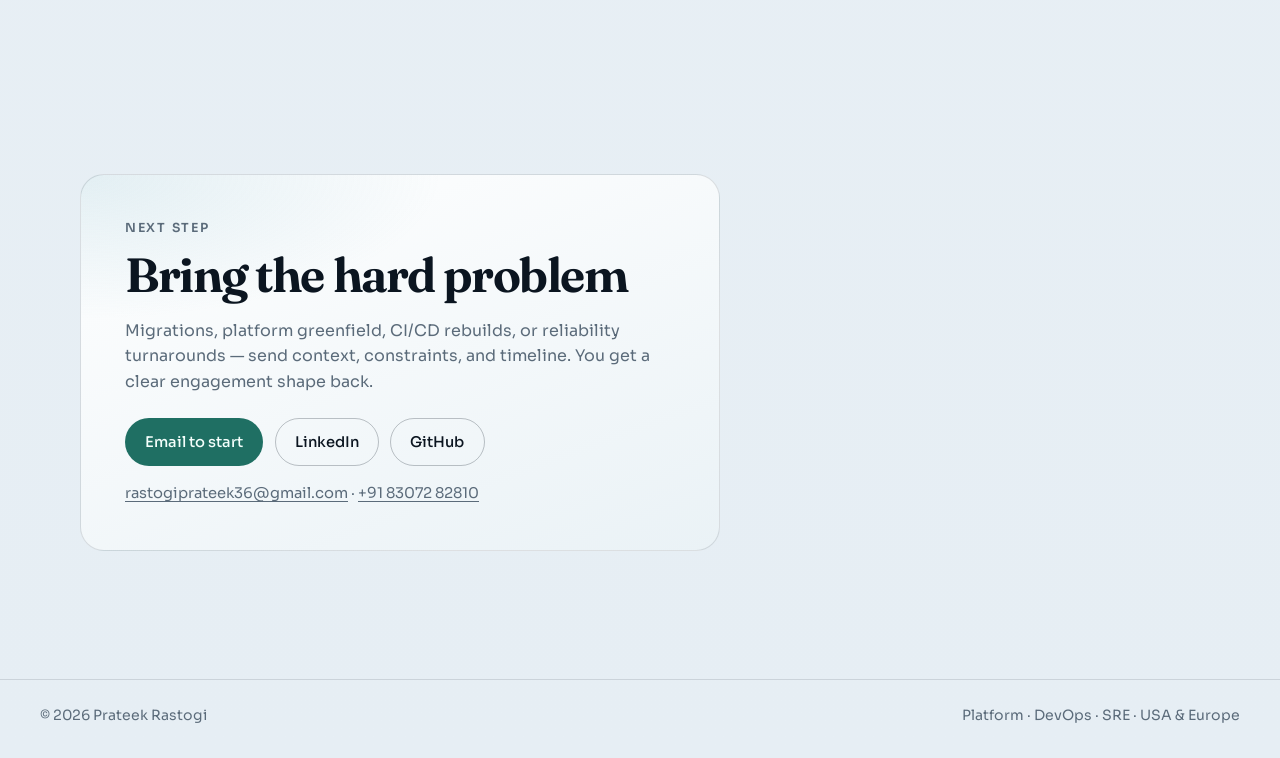
==== commit 4bd0b2c4: "Position portfolio for elite USA/Europe Platform SRE work Sharpen positioning around Platform/DevOps" ====
--- a/index.html
+++ b/index.html
@@ -3,24 +3,44 @@
 <head>
   <meta charset="UTF-8" />
   <meta name="viewport" content="width=device-width, initial-scale=1" />
-  <meta name="description" content="Prateek Rastogi — Lead DevOps & Platform Engineer. Kubernetes, CI/CD, and cloud reliability for teams across the USA and Europe." />
+  <meta name="description" content="Prateek Rastogi — Lead Platform, DevOps &amp; SRE engineer. Kubernetes, CI/CD, and production reliability for high-stakes teams across the USA and Europe." />
   <meta name="theme-color" content="#0b1520" />
-  <meta property="og:title" content="Prateek Rastogi · Platform & DevOps" />
-  <meta property="og:description" content="Freelance Platform & DevOps engineer for high-impact work across the USA and Europe. Kubernetes, CI/CD, observability." />
+  <meta name="keywords" content="Platform Engineer, DevOps, SRE, Kubernetes, EKS, freelance DevOps USA, DevOps contractor Europe, CI/CD, Terraform, observability" />
+  <meta property="og:title" content="Prateek Rastogi · Platform · DevOps · SRE" />
+  <meta property="og:description" content="Enterprise-grade platform, delivery, and reliability for USA &amp; Europe teams. Lead engineer — AIRBUS, IBM, GlobalLogic, NTT DATA." />
   <meta property="og:type" content="website" />
   <meta property="og:url" content="https://prateek-devops-portfolio.netlify.app/" />
   <meta property="og:image" content="https://prateek-devops-portfolio.netlify.app/assets/portrait.png" />
-  <meta name="twitter:card" content="summary" />
-  <meta name="twitter:title" content="Prateek Rastogi · Platform & DevOps" />
-  <meta name="twitter:description" content="Platform, CI/CD, and reliability for USA & Europe teams." />
+  <meta name="twitter:card" content="summary_large_image" />
+  <meta name="twitter:title" content="Prateek Rastogi · Platform · DevOps · SRE" />
+  <meta name="twitter:description" content="Platform, CI/CD, and SRE for high-stakes USA &amp; Europe teams." />
   <meta name="twitter:image" content="https://prateek-devops-portfolio.netlify.app/assets/portrait.png" />
   <link rel="canonical" href="https://prateek-devops-portfolio.netlify.app/" />
-  <title>Prateek Rastogi · Platform & DevOps</title>
+  <title>Prateek Rastogi · Platform · DevOps · SRE</title>
   <link rel="preconnect" href="https://fonts.googleapis.com" />
   <link rel="preconnect" href="https://fonts.gstatic.com" crossorigin />
   <link href="https://fonts.googleapis.com/css2?family=Fraunces:opsz,wght@9..144,500;9..144,650;9..144,750&family=Sora:wght@300;400;500;600&display=swap" rel="stylesheet" />
   <link rel="stylesheet" href="css/styles.css" />
   <link rel="icon" href="assets/portrait.png" type="image/png" />
+  <script type="application/ld+json">
+  {
+    "@context": "https://schema.org",
+    "@type": "Person",
+    "name": "Prateek Rastogi",
+    "url": "https://prateek-devops-portfolio.netlify.app/",
+    "image": "https://prateek-devops-portfolio.netlify.app/assets/portrait.png",
+    "jobTitle": "Lead Platform, DevOps & SRE Engineer",
+    "email": "mailto:rastogiprateek36@gmail.com",
+    "telephone": "+918307282810",
+    "sameAs": [
+      "https://linkedin.com/in/prateekdevops",
+      "https://github.com/Prat0487"
+    ],
+    "knowsAbout": ["Kubernetes", "Platform Engineering", "SRE", "CI/CD", "AWS", "Terraform", "Observability"],
+    "worksFor": { "@type": "Organization", "name": "AIRBUS" },
+    "address": { "@type": "PostalAddress", "addressLocality": "Bengaluru", "addressCountry": "IN" }
+  }
+  </script>
 </head>
 <body>
   <a class="skip-link" href="#work">Skip to work</a>
@@ -35,7 +55,7 @@
       <a href="#services">Services</a>
       <a href="#experience">Experience</a>
       <a href="#engage">Engage</a>
-      <a class="nav-cta" href="#contact">Start a project</a>
+      <a class="nav-cta" href="#contact">Book a call</a>
     </nav>
     <button class="menu-toggle" type="button" aria-expanded="false" aria-controls="mobile-nav" data-menu-toggle>
       <span class="sr-only">Menu</span>
@@ -48,7 +68,7 @@
     <a href="#services">Services</a>
     <a href="#experience">Experience</a>
     <a href="#engage">Engage</a>
-    <a href="#contact">Start a project</a>
+    <a href="#contact">Book a call</a>
   </div>
 
   <main id="top">
@@ -58,19 +78,19 @@
         <div class="hero-glow hero-glow-a"></div>
         <div class="hero-glow hero-glow-b"></div>
         <div class="hero-photo-plane">
-          <img src="assets/portrait.png" alt="" class="hero-photo" width="640" height="640" />
+          <img src="assets/portrait.png" alt="" class="hero-photo" width="640" height="640" decoding="async" />
         </div>
       </div>
       <div class="hero-content">
         <p class="hero-brand" id="hero-brand">Prateek Rastogi</p>
-        <h1 class="hero-title">Platform &amp; DevOps for teams that ship</h1>
+        <h1 class="hero-title">Platform, DevOps &amp; SRE when the blast radius is real</h1>
         <p class="hero-lede">
-          Lead DevOps &amp; Cloud Engineer with 7+ years on enterprise Kubernetes, CI/CD, and observability —
-          available for high-impact freelance work across the USA and Europe.
+          Lead engineer for enterprise Kubernetes, release systems, and observability —
+          hired by USA and Europe teams that need production judgment, not slide decks.
         </p>
         <div class="hero-actions">
-          <a class="btn btn-primary" href="#contact">Discuss a project</a>
-          <a class="btn btn-ghost" href="#work">View case studies</a>
+          <a class="btn btn-primary" href="mailto:rastogiprateek36@gmail.com?subject=Platform%20%2F%20SRE%20engagement%20%E2%80%94%20USA%20%2F%20Europe">Start a conversation</a>
+          <a class="btn btn-ghost" href="#work">See production work</a>
         </div>
       </div>
       <div class="hero-scroll" aria-hidden="true">
@@ -79,90 +99,128 @@
       </div>
     </section>
 
-    <section class="section trust" aria-label="Organizations">
+    <section class="section trust" aria-label="Credibility">
       <p class="trust-line">
-        Production platforms at
+        Trusted in production at
         <strong>AIRBUS</strong> · <strong>IBM</strong> · <strong>GlobalLogic</strong> · <strong>NTT DATA</strong>
       </p>
+      <ul class="proof-row" aria-label="Scale signals">
+        <li><strong>7+ yrs</strong><span>enterprise platforms</span></li>
+        <li><strong>100+</strong><span>microservices operated</span></li>
+        <li><strong>3 clouds</strong><span>AWS · GCP · Azure</span></li>
+        <li><strong>USA + EU</strong><span>async-ready hours</span></li>
+      </ul>
+    </section>
+
+    <section class="section section-alt" id="fit" aria-labelledby="fit-title">
+      <div class="section-intro">
+        <p class="eyebrow">Who this is for</p>
+        <h2 id="fit-title">Built for serious platform work</h2>
+        <p class="section-copy">
+          Ideal for Series B+ product companies, digital units inside enterprises, and consultancies
+          that need a senior individual contributor who already knows how production fails.
+        </p>
+      </div>
+      <div class="fit-grid">
+        <article data-reveal>
+          <h3>You need</h3>
+          <ul class="plain-list">
+            <li>A migration or platform rebuild that cannot slip quietly</li>
+            <li>CI/CD that ships safely under real traffic</li>
+            <li>Observability that shortens incidents, not dashboards for show</li>
+            <li>Someone who can brief both engineers and leadership</li>
+          </ul>
+        </article>
+        <article data-reveal>
+          <h3>You get</h3>
+          <ul class="plain-list">
+            <li>Hands-on delivery — IaC, pipelines, Helm, runbooks</li>
+            <li>Clear written updates in USA / Europe time zones</li>
+            <li>Designs you can operate after the engagement ends</li>
+            <li>No theater: scope, risks, and trade-offs stated early</li>
+          </ul>
+        </article>
+      </div>
     </section>
 
     <section class="section" id="work" aria-labelledby="work-title">
       <div class="section-intro">
         <p class="eyebrow">Selected work</p>
-        <h2 id="work-title">Case studies from production systems</h2>
+        <h2 id="work-title">Proof from production — not demos</h2>
         <p class="section-copy">
-          Three platform problems teams hire for — migrations, release safety, and multi-cloud foundations.
-          Outcomes use real scope from engagements; no invented percentages.
+          Three engagements that map to what USA and Europe teams actually buy.
+          Outcomes reflect real scope; nothing invented for marketing.
         </p>
       </div>
 
       <article class="case" data-reveal>
         <div class="case-header">
-          <p class="eyebrow">01 · AIRBUS</p>
-          <h3>OpenShift → EKS and observability at microservice scale</h3>
+          <p class="eyebrow">01 · AIRBUS · Lead DevOps</p>
+          <h3>Migrate containers, harden delivery, instrument the estate</h3>
         </div>
         <div class="case-body">
           <div class="case-block">
             <h4>Problem</h4>
             <p>
-              Container workloads needed a clearer AWS path — IaC-managed EKS/ECS, serverless event flows,
-              and signals that operators could trust across a large estate.
+              Workloads needed a durable AWS platform path — EKS/ECS under IaC, event-driven serverless,
+              and operator-grade signals across a large microservice estate.
             </p>
           </div>
           <div class="case-block">
             <h4>Approach</h4>
             <p>
-              Terraform/CloudFormation for AWS foundations; Docker/Jenkins/Artifactory/ECR delivery;
-              OpenShift → EKS migrations; Lambda, ECS Fargate, EventBridge, and Step Functions for event-driven paths;
-              Prometheus, Grafana, Loki, ELK, Splunk, Datadog, and New Relic wired for the runtime.
+              Terraform/CloudFormation foundations; OpenShift → EKS migrations; Jenkins/Artifactory/ECR delivery;
+              Lambda, ECS Fargate, EventBridge, Step Functions; Prometheus, Grafana, Loki, ELK, Splunk, Datadog, New Relic.
             </p>
           </div>
           <div class="case-block">
             <h4>Outcome</h4>
             <ul class="outcome-list">
-              <li>Automation spanning <strong>100+ microservices</strong></li>
-              <li>Production container path on <strong>EKS/ECS</strong> with IaC reviewability</li>
-              <li>Unified observability stack for day-2 operations</li>
+              <li>Automation across <strong>100+ microservices</strong></li>
+              <li>Production container path on <strong>EKS/ECS</strong> with reviewable IaC</li>
+              <li>Day-2 observability stack operators can actually use</li>
             </ul>
           </div>
         </div>
+        <p class="case-for-you"><strong>For your team:</strong> migrations and platform rebuilds without losing control of blast radius.</p>
         <ul class="tag-list">
           <li>EKS</li>
           <li>Terraform</li>
           <li>Serverless</li>
-          <li>Observability</li>
+          <li>SRE signals</li>
         </ul>
       </article>
 
       <article class="case" data-reveal>
         <div class="case-header">
-          <p class="eyebrow">02 · IBM India (GBS)</p>
-          <h3>Progressive delivery on EKS without blind releases</h3>
+          <p class="eyebrow">02 · IBM India (GBS) · Senior DevOps</p>
+          <h3>Progressive delivery that survives production traffic</h3>
         </div>
         <div class="case-body">
           <div class="case-block">
             <h4>Problem</h4>
             <p>
-              Platform teams needed safer production rollouts — blue-green and canary paths, not
-              “deploy and hope” — with messaging and on-call ownership in the loop.
+              Releases needed blue-green and canary paths — with messaging, logs, and on-call ownership
+              in the same system of work.
             </p>
           </div>
           <div class="case-block">
             <h4>Approach</h4>
             <p>
-              EKS platforms with Terraform and GitLab CI; Harness/Spinnaker for blue-green and canary releases;
-              Kafka/RabbitMQ in the data path; Splunk/ELK for incident signal; 24×7 on-call for production ownership.
+              EKS + Terraform + GitLab CI; Harness/Spinnaker progressive delivery; Kafka/RabbitMQ;
+              Splunk/ELK; 24×7 on-call for production ownership.
             </p>
           </div>
           <div class="case-block">
             <h4>Outcome</h4>
             <ul class="outcome-list">
-              <li><strong>Blue-green &amp; canary</strong> release paths in production</li>
-              <li>Repeatable EKS + Terraform platform foundation</li>
-              <li>On-call ownership tied to real delivery, not handoff theater</li>
+              <li><strong>Blue-green &amp; canary</strong> paths in production</li>
+              <li>Repeatable EKS platform foundation</li>
+              <li>On-call tied to delivery — not a handoff after deploy</li>
             </ul>
           </div>
         </div>
+        <p class="case-for-you"><strong>For your team:</strong> release engineering that protects revenue paths and sleep schedules.</p>
         <ul class="tag-list">
           <li>EKS</li>
           <li>GitLab CI</li>
@@ -173,22 +231,22 @@
 
       <article class="case" data-reveal>
         <div class="case-header">
-          <p class="eyebrow">03 · GlobalLogic (Hitachi)</p>
-          <h3>GKE golden path with ingress and hardened cloud identity</h3>
+          <p class="eyebrow">03 · GlobalLogic (Hitachi) · Senior DevOps &amp; Cloud</p>
+          <h3>GKE golden path with ingress and hardened identity</h3>
         </div>
         <div class="case-body">
           <div class="case-block">
             <h4>Problem</h4>
             <p>
-              Product delivery on GCP needed a packaged cluster path — Helm charts, ingress, CI/CD,
-              and secrets/IAM that teams could reuse without reinventing each sprint.
+              Product teams needed a reusable GCP cluster path — Helm, ingress, CI/CD, and secrets/IAM
+              that did not get reinvented every sprint.
             </p>
           </div>
           <div class="case-block">
             <h4>Approach</h4>
             <p>
-              GKE with Helm packaging and Kong Ingress; GitLab CI / Cloud Build into Artifact Registry;
-              Harness CD; Pub/Sub; Secret Manager and IAM hardening; ELK/Splunk/Cloud Monitoring for ops visibility.
+              GKE + Helm + Kong Ingress; GitLab CI / Cloud Build → Artifact Registry; Harness CD;
+              Pub/Sub; Secret Manager &amp; IAM hardening; ELK/Splunk/Cloud Monitoring.
             </p>
           </div>
           <div class="case-block">
@@ -196,10 +254,11 @@
             <ul class="outcome-list">
               <li>Reusable <strong>GKE + Helm</strong> delivery path</li>
               <li>Ingress and registry flow teams could adopt</li>
-              <li>Hardened secrets/IAM as default, not afterthought</li>
+              <li>Secrets/IAM treated as defaults, not cleanup work</li>
             </ul>
           </div>
         </div>
+        <p class="case-for-you"><strong>For your team:</strong> a golden path that scales headcount without scaling chaos.</p>
         <ul class="tag-list">
           <li>GKE</li>
           <li>Helm</li>
@@ -209,16 +268,79 @@
       </article>
     </section>
 
+    <section class="section section-alt" id="principles" aria-labelledby="principles-title">
+      <div class="section-intro">
+        <p class="eyebrow">Operating standard</p>
+        <h2 id="principles-title">How elite platform work actually runs</h2>
+      </div>
+      <ol class="principles">
+        <li data-reveal>
+          <span class="principle-num">01</span>
+          <div>
+            <h3>Design for failure first</h3>
+            <p>Progressive delivery, rollback paths, and signals before vanity architecture.</p>
+          </div>
+        </li>
+        <li data-reveal>
+          <span class="principle-num">02</span>
+          <div>
+            <h3>Make change reviewable</h3>
+            <p>IaC and pipelines as the source of truth — every environment explainable in a PR.</p>
+          </div>
+        </li>
+        <li data-reveal>
+          <span class="principle-num">03</span>
+          <div>
+            <h3>Leave the team stronger</h3>
+            <p>Runbooks, golden paths, and ownership transfer — not a black-box dependency on me.</p>
+          </div>
+        </li>
+        <li data-reveal>
+          <span class="principle-num">04</span>
+          <div>
+            <h3>Speak both rooms</h3>
+            <p>Executive clarity on risk and cost; engineer-grade precision on the runtime.</p>
+          </div>
+        </li>
+      </ol>
+    </section>
+
+    <section class="section" id="services" aria-labelledby="services-title">
+      <div class="section-intro">
+        <p class="eyebrow">Capabilities</p>
+        <h2 id="services-title">What I am hired to fix</h2>
+        <p class="section-copy">Outcome-shaped work — not a tool laundry list.</p>
+      </div>
+      <div class="services">
+        <article data-reveal>
+          <h3>Platform &amp; Kubernetes</h3>
+          <p>EKS / GKE / AKS foundations, Helm packaging, ingress, and golden paths teams actually adopt.</p>
+        </article>
+        <article data-reveal>
+          <h3>CI/CD &amp; release engineering</h3>
+          <p>GitHub Actions, GitLab CI, Jenkins, Harness, Argo CD — with canaries, smoke gates, and rollback.</p>
+        </article>
+        <article data-reveal>
+          <h3>Cloud architecture &amp; IaC</h3>
+          <p>AWS-first Terraform/CloudFormation, cost-aware networking, and infrastructure PRs that pass review.</p>
+        </article>
+        <article data-reveal>
+          <h3>SRE &amp; observability</h3>
+          <p>Prometheus, Grafana, ELK, Datadog, OpenTelemetry — SLOs, alert hygiene, and faster incident loops.</p>
+        </article>
+      </div>
+    </section>
+
     <section class="section section-alt" id="labs" aria-labelledby="labs-title">
       <div class="section-intro">
-        <p class="eyebrow">Open work</p>
-        <h2 id="labs-title">Reference builds you can inspect</h2>
-        <p class="section-copy">Public repos that show how I structure platforms — secondary to the production case studies above.</p>
+        <p class="eyebrow">Open references</p>
+        <h2 id="labs-title">Inspect the craft</h2>
+        <p class="section-copy">Public repos that show structure and taste — secondary to the enterprise case studies above.</p>
       </div>
       <ul class="labs-list">
         <li data-reveal>
           <a href="https://github.com/Prat0487/CICD-Demo" target="_blank" rel="noopener">
-            <span class="labs-name">AWS EKS CI/CD demo</span>
+            <span class="labs-name">AWS EKS CI/CD reference</span>
             <span class="labs-desc">Terraform · Helm · GitHub Actions · Trivy · FastAPI</span>
           </a>
         </li>
@@ -237,37 +359,11 @@
       </ul>
     </section>
 
-    <section class="section" id="services" aria-labelledby="services-title">
-      <div class="section-intro">
-        <p class="eyebrow">How I help</p>
-        <h2 id="services-title">Engagements built for outcomes</h2>
-        <p class="section-copy">Short, focused contracts that leave your platform faster, safer, and easier to operate.</p>
-      </div>
-      <div class="services">
-        <article data-reveal>
-          <h3>Platform &amp; Kubernetes</h3>
-          <p>EKS/GKE/AKS foundations, Helm packaging, ingress, and golden paths your teams can actually adopt.</p>
-        </article>
-        <article data-reveal>
-          <h3>CI/CD &amp; release engineering</h3>
-          <p>GitHub Actions, GitLab CI, Jenkins, Harness, Argo CD — with progressive delivery and real smoke gates.</p>
-        </article>
-        <article data-reveal>
-          <h3>Cloud architecture &amp; IaC</h3>
-          <p>AWS-first design with Terraform/CloudFormation, cost-aware networking, and reviewable infrastructure PRs.</p>
-        </article>
-        <article data-reveal>
-          <h3>Reliability &amp; observability</h3>
-          <p>Prometheus, Grafana, ELK, Datadog, OpenTelemetry — signals that cut MTTR instead of adding noise.</p>
-        </article>
-      </div>
-    </section>
-
-    <section class="section section-alt" id="experience" aria-labelledby="experience-title">
+    <section class="section" id="experience" aria-labelledby="experience-title">
       <div class="section-intro">
         <p class="eyebrow">Experience</p>
-        <h2 id="experience-title">Seven-plus years in production systems</h2>
-        <p class="section-copy">From enterprise platforms to product delivery — always close to the runtime.</p>
+        <h2 id="experience-title">Seven-plus years close to the runtime</h2>
+        <p class="section-copy">Enterprise platforms first — always accountable to production.</p>
       </div>
       <ol class="timeline">
         <li data-reveal>
@@ -308,7 +404,7 @@
       </ol>
     </section>
 
-    <section class="section" id="stack" aria-labelledby="stack-title">
+    <section class="section section-alt" id="stack" aria-labelledby="stack-title">
       <div class="section-intro">
         <p class="eyebrow">Toolkit</p>
         <h2 id="stack-title">Depth where it matters</h2>
@@ -342,25 +438,25 @@
       </div>
     </section>
 
-    <section class="section section-alt" id="about" aria-labelledby="about-title">
+    <section class="section" id="about" aria-labelledby="about-title">
       <div class="about-layout">
         <div class="about-copy" data-reveal>
           <p class="eyebrow">About</p>
           <h2 id="about-title">Calm under load. Clear under pressure.</h2>
           <p>
-            I partner with product and platform teams who need someone who has already operated the blast radius —
-            migrations, release trains, multi-cloud cost control, and the unglamorous work that keeps SLOs honest.
+            I am the senior hire when the work sits on the critical path — migrations, release trains,
+            multi-cloud cost control, and the unglamorous systems that keep SLOs honest.
           </p>
           <p>
-            Based in Bengaluru, collaborating asynchronously with USA and Europe stakeholders. MBA (NMIMS) and
-            B.Tech IT — comfortable translating architecture into executive decisions and backlog into shipped systems.
+            Based in Bengaluru; collaborating asynchronously with USA and Europe stakeholders.
+            MBA (NMIMS) and B.Tech IT — fluent translating architecture into decisions and backlog into shipped systems.
           </p>
           <a class="text-link" href="resume/">View résumé overview</a>
           <span aria-hidden="true"> · </span>
           <a class="text-link" href="resume/Prateek_Rastogi_Senior_Devops.pdf">Download PDF</a>
         </div>
         <aside class="about-panel" data-reveal>
-          <img src="assets/portrait.png" alt="Portrait of Prateek Rastogi" width="320" height="320" />
+          <img src="assets/portrait.png" alt="Portrait of Prateek Rastogi" width="320" height="320" loading="lazy" />
           <dl>
             <div>
               <dt>Based</dt>
@@ -368,7 +464,11 @@
             </div>
             <div>
               <dt>Focus</dt>
-              <dd>Platform · DevOps · Cloud</dd>
+              <dd>Platform · DevOps · SRE</dd>
+            </div>
+            <div>
+              <dt>Markets</dt>
+              <dd>USA · Europe · Remote-first</dd>
             </div>
             <div>
               <dt>Availability</dt>
@@ -379,47 +479,77 @@
       </div>
     </section>
 
-    <section class="section" id="engage" aria-labelledby="engage-title">
-      <div class="section-intro">
-        <p class="eyebrow">How we work</p>
-        <h2 id="engage-title">Engagement shapes</h2>
-        <p class="section-copy">Pick a starting shape — we’ll refine scope after a short discovery call.</p>
+    <section class="section section-alt" id="engage" aria-labelledby="engage-title">
+      <div class="section-intro">
+        <p class="eyebrow">Commercial</p>
+        <h2 id="engage-title">How USA &amp; Europe teams engage</h2>
+        <p class="section-copy">Clear shapes. Fast start. Written communication that respects your timezone.</p>
       </div>
       <div class="engage-grid">
         <article data-reveal>
           <p class="eyebrow">1–2 weeks</p>
-          <h3>Platform audit</h3>
-          <p>CI/CD, Kubernetes, IaC, and observability review with a prioritized fix list and risk map.</p>
-        </article>
-        <article data-reveal>
-          <p class="eyebrow">4–8 weeks</p>
-          <h3>Delivery rebuild</h3>
-          <p>Stand up or harden a golden path — pipelines, Helm/IaC, smoke gates, and runbooks your team owns.</p>
+          <h3>Platform &amp; reliability audit</h3>
+          <p>CI/CD, Kubernetes, IaC, and observability review with a prioritized risk map and fix sequence.</p>
+        </article>
+        <article data-reveal>
+          <p class="eyebrow">4–12 weeks</p>
+          <h3>Delivery or platform rebuild</h3>
+          <p>Golden paths, pipelines, Helm/IaC, smoke gates, and runbooks your team owns after handoff.</p>
         </article>
         <article data-reveal>
           <p class="eyebrow">Ongoing</p>
-          <h3>Embedded platform lead</h3>
+          <h3>Embedded platform / SRE lead</h3>
           <p>Part-time or full-time contract leadership for migrations, release trains, and reliability turnarounds.</p>
         </article>
+      </div>
+      <div class="engage-notes" data-reveal>
+        <p><strong>Timezone:</strong> Overlap windows for US East/West and Europe — async-first updates daily.</p>
+        <p><strong>Commercial:</strong> Contract / freelance via invoice; rate shared after a short fit call based on scope and urgency.</p>
+        <p><strong>Security:</strong> Comfortable with enterprise tooling, NDA, and least-privilege access models.</p>
+      </div>
+    </section>
+
+    <section class="section" id="faq" aria-labelledby="faq-title">
+      <div class="section-intro">
+        <p class="eyebrow">FAQ</p>
+        <h2 id="faq-title">Straight answers</h2>
+      </div>
+      <div class="faq-list">
+        <details data-reveal>
+          <summary>Do you work with USA and Europe clients remotely?</summary>
+          <p>Yes. Remote-first with scheduled overlap for standups, incident bridges, and design reviews. Written status is the default so your day is not blocked on mine.</p>
+        </details>
+        <details data-reveal>
+          <summary>Are you available for freelance / contract only?</summary>
+          <p>Select freelance and contract engagements. Prefer high-impact scopes where platform quality compounds — not indefinite ticket farms.</p>
+        </details>
+        <details data-reveal>
+          <summary>Can you start from an existing messy platform?</summary>
+          <p>That is the usual case. Audits and rebuilds assume brownfield reality: legacy pipelines, partial IaC, and noisy alerts.</p>
+        </details>
+        <details data-reveal>
+          <summary>What does the first week look like?</summary>
+          <p>Access + context dump, a written risk map, and a proposed 2–4 week delivery slice with explicit exit criteria.</p>
+        </details>
       </div>
     </section>
 
     <section class="section contact" id="contact" aria-labelledby="contact-title">
       <div class="contact-panel" data-reveal>
         <p class="eyebrow">Next step</p>
-        <h2 id="contact-title">Tell me what needs to ship</h2>
+        <h2 id="contact-title">Bring the hard problem</h2>
         <p>
           Migrations, platform greenfield, CI/CD rebuilds, or reliability turnarounds —
-          share context, constraints, and timeline. I’ll reply with a clear engagement shape.
+          send context, constraints, and timeline. You get a clear engagement shape back.
         </p>
         <div class="contact-actions">
-          <a class="btn btn-primary" href="mailto:rastogiprateek36@gmail.com?subject=Platform%20%2F%20DevOps%20engagement">Email to start</a>
+          <a class="btn btn-primary" href="mailto:rastogiprateek36@gmail.com?subject=Platform%20%2F%20SRE%20engagement%20%E2%80%94%20USA%20%2F%20Europe&body=Hi%20Prateek%2C%0A%0ACompany%20%2F%20team%3A%0ALocation%20%28USA%20%2F%20Europe%29%3A%0AProblem%20to%20solve%3A%0ATimeline%3A%0ABudget%20range%20%28optional%29%3A%0A">Email to start</a>
           <a class="btn btn-ghost" href="https://linkedin.com/in/prateekdevops" target="_blank" rel="noopener">LinkedIn</a>
           <a class="btn btn-ghost" href="https://github.com/Prat0487" target="_blank" rel="noopener">GitHub</a>
         </div>
         <p class="contact-note">
-          Prefer phone? <a href="tel:+918307282810">+91 83072 82810</a>
-          · Or write <a href="mailto:rastogiprateek36@gmail.com">rastogiprateek36@gmail.com</a>
+          <a href="mailto:rastogiprateek36@gmail.com">rastogiprateek36@gmail.com</a>
+          · <a href="tel:+918307282810">+91 83072 82810</a>
         </p>
       </div>
     </section>
@@ -427,7 +557,7 @@
 
   <footer class="site-footer">
     <p>© <span data-year></span> Prateek Rastogi</p>
-    <p>Platform &amp; DevOps · USA &amp; Europe · <a href="https://prateek-devops-portfolio.netlify.app/">Live site</a></p>
+    <p>Platform · DevOps · SRE · USA &amp; Europe</p>
   </footer>
 
   <script src="js/main.js" defer></script>
--- a/css/styles.css
+++ b/css/styles.css
@@ -342,7 +342,7 @@
   font-weight: 500;
   line-height: 1.35;
   color: rgba(247, 250, 252, 0.92);
-  max-width: 22ch;
+  max-width: 28ch;
 }
 
 .hero-lede {
@@ -429,15 +429,47 @@
 }
 
 .trust {
-  padding-block: 1.25rem !important;
+  padding-block: 1.5rem !important;
   border-bottom: 1px solid var(--line);
 }
 
 .trust-line {
-  margin: 0;
+  margin: 0 0 1.25rem;
   text-align: center;
   color: var(--muted);
   font-size: 0.92rem;
+}
+
+.proof-row {
+  list-style: none;
+  margin: 0;
+  padding: 0;
+  display: grid;
+  grid-template-columns: repeat(2, 1fr);
+  gap: 1rem;
+  max-width: var(--max);
+  margin-inline: auto;
+}
+
+.proof-row li {
+  display: grid;
+  gap: 0.15rem;
+  text-align: center;
+  padding: 0.35rem 0.5rem;
+}
+
+.proof-row strong {
+  font-family: var(--font-display);
+  font-size: clamp(1.35rem, 3vw, 1.75rem);
+  font-weight: 650;
+  letter-spacing: -0.02em;
+  color: var(--ink);
+}
+
+.proof-row span {
+  font-size: 0.78rem;
+  color: var(--muted);
+  letter-spacing: 0.02em;
 }
 
 .section {
@@ -556,6 +588,119 @@
   font-weight: 600;
 }
 
+.case-for-you {
+  margin: 1rem 0 0;
+  padding: 0.85rem 0 0;
+  border-top: 1px dashed var(--line);
+  color: var(--ink-soft);
+  font-size: 0.95rem;
+}
+
+.fit-grid {
+  display: grid;
+  gap: 2rem;
+}
+
+.fit-grid h3,
+.principles h3 {
+  margin: 0 0 0.75rem;
+  font-family: var(--font-display);
+  font-size: 1.35rem;
+  font-weight: 650;
+  letter-spacing: -0.02em;
+}
+
+.plain-list {
+  margin: 0;
+  padding-left: 1.1rem;
+  color: var(--muted);
+  display: grid;
+  gap: 0.55rem;
+}
+
+.principles {
+  list-style: none;
+  margin: 0;
+  padding: 0;
+  display: grid;
+  gap: 1.5rem;
+}
+
+.principles li {
+  display: grid;
+  grid-template-columns: auto 1fr;
+  gap: 1rem;
+  align-items: start;
+  padding-bottom: 1.25rem;
+  border-bottom: 1px solid var(--line);
+}
+
+.principle-num {
+  font-family: var(--font-display);
+  font-size: 1.1rem;
+  font-weight: 650;
+  color: var(--accent);
+  letter-spacing: -0.02em;
+  padding-top: 0.15rem;
+}
+
+.principles p {
+  margin: 0;
+  color: var(--muted);
+}
+
+.engage-notes {
+  margin-top: clamp(1.75rem, 4vw, 2.5rem);
+  display: grid;
+  gap: 0.75rem;
+  max-width: 44rem;
+}
+
+.engage-notes p {
+  margin: 0;
+  color: var(--muted);
+  font-size: 0.95rem;
+}
+
+.faq-list {
+  display: grid;
+  gap: 0.5rem;
+  max-width: 44rem;
+}
+
+.faq-list details {
+  border-bottom: 1px solid var(--line);
+  padding: 0.85rem 0 1rem;
+}
+
+.faq-list summary {
+  cursor: pointer;
+  font-weight: 600;
+  font-size: 1.02rem;
+  list-style: none;
+  color: var(--ink);
+}
+
+.faq-list summary::-webkit-details-marker {
+  display: none;
+}
+
+.faq-list summary::after {
+  content: "+";
+  float: right;
+  color: var(--accent);
+  font-weight: 500;
+}
+
+.faq-list details[open] summary::after {
+  content: "–";
+}
+
+.faq-list p {
+  margin: 0.75rem 0 0;
+  color: var(--muted);
+}
+
 .tag-list {
   list-style: none;
   display: flex;
@@ -871,6 +1016,26 @@
     display: none;
   }
 
+  .proof-row {
+    grid-template-columns: repeat(4, 1fr);
+    gap: 1.25rem;
+  }
+
+  .fit-grid {
+    grid-template-columns: 1fr 1fr;
+    gap: 3rem;
+  }
+
+  .principles {
+    grid-template-columns: 1fr 1fr;
+    gap: 1.75rem 2.5rem;
+  }
+
+  .principles li {
+    border-bottom: 0;
+    padding-bottom: 0;
+  }
+
   .case-body {
     grid-template-columns: repeat(3, 1fr);
     gap: 1.75rem 2rem;
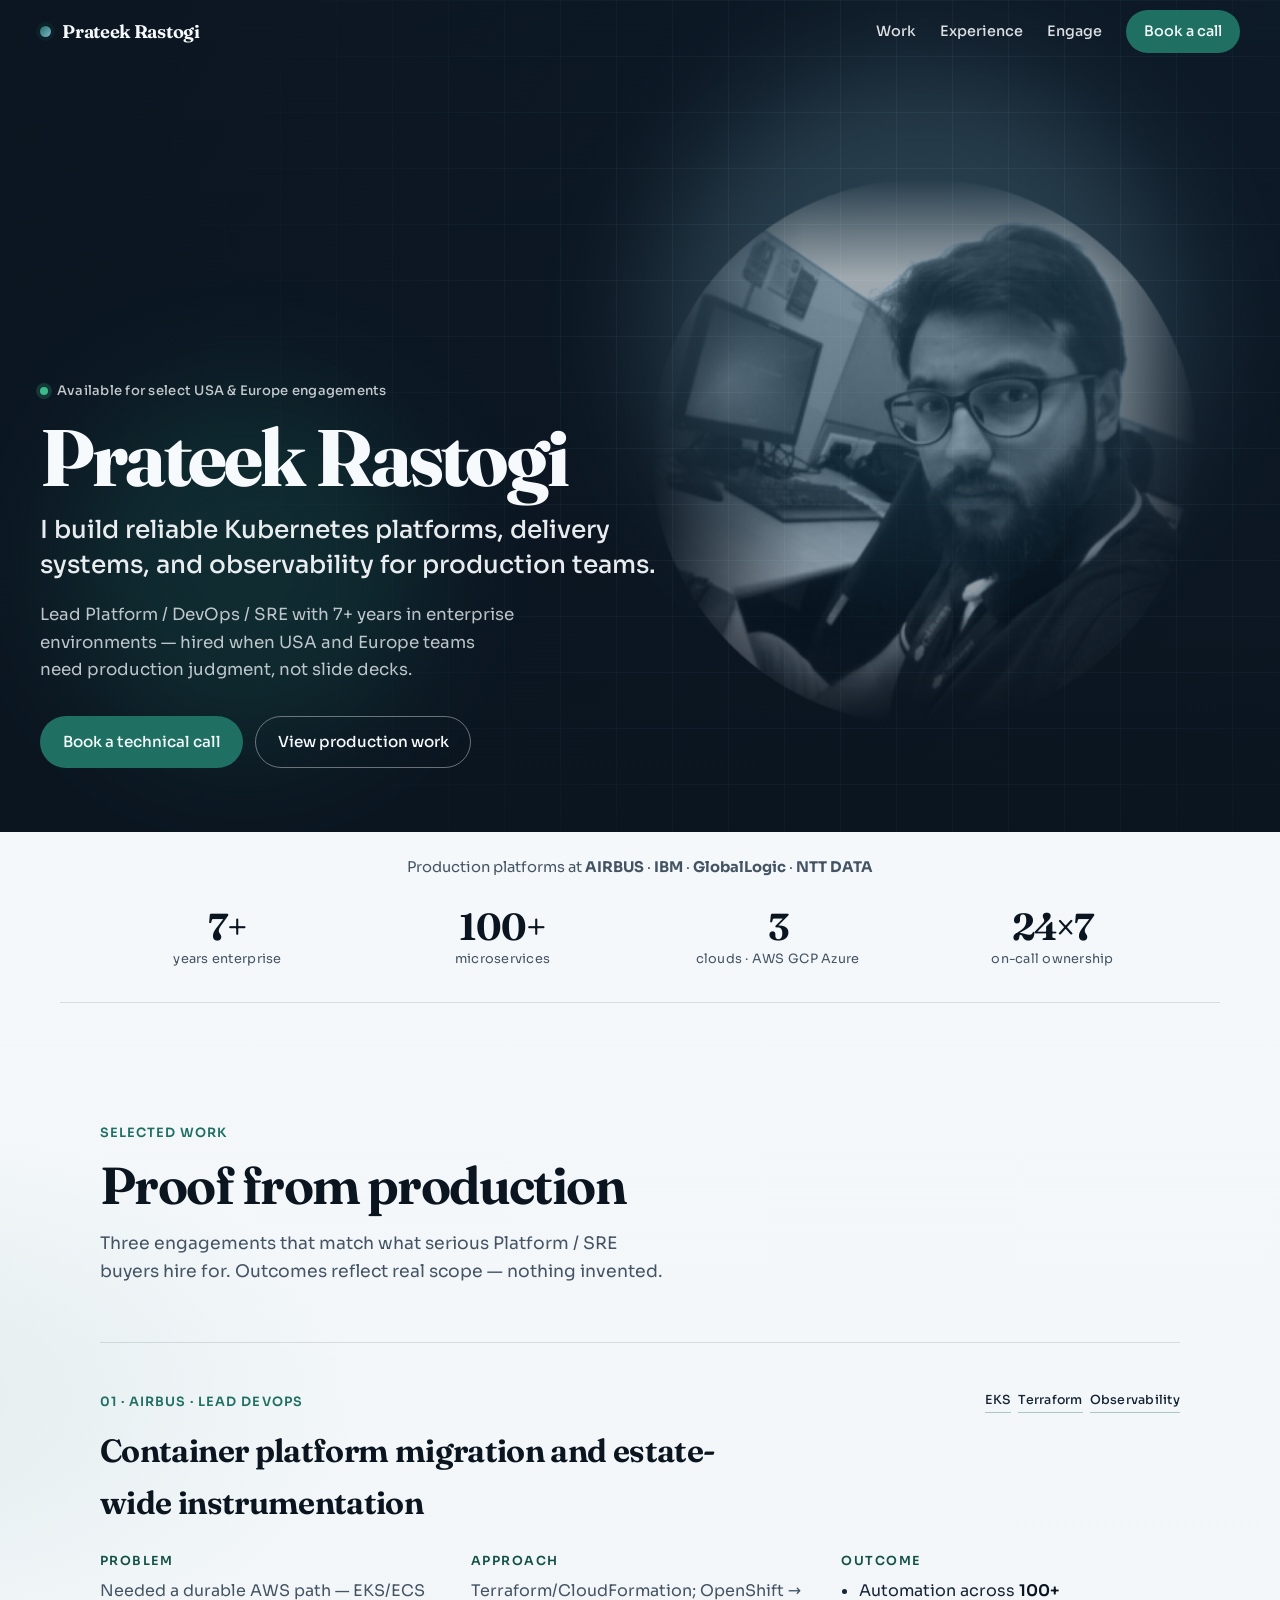
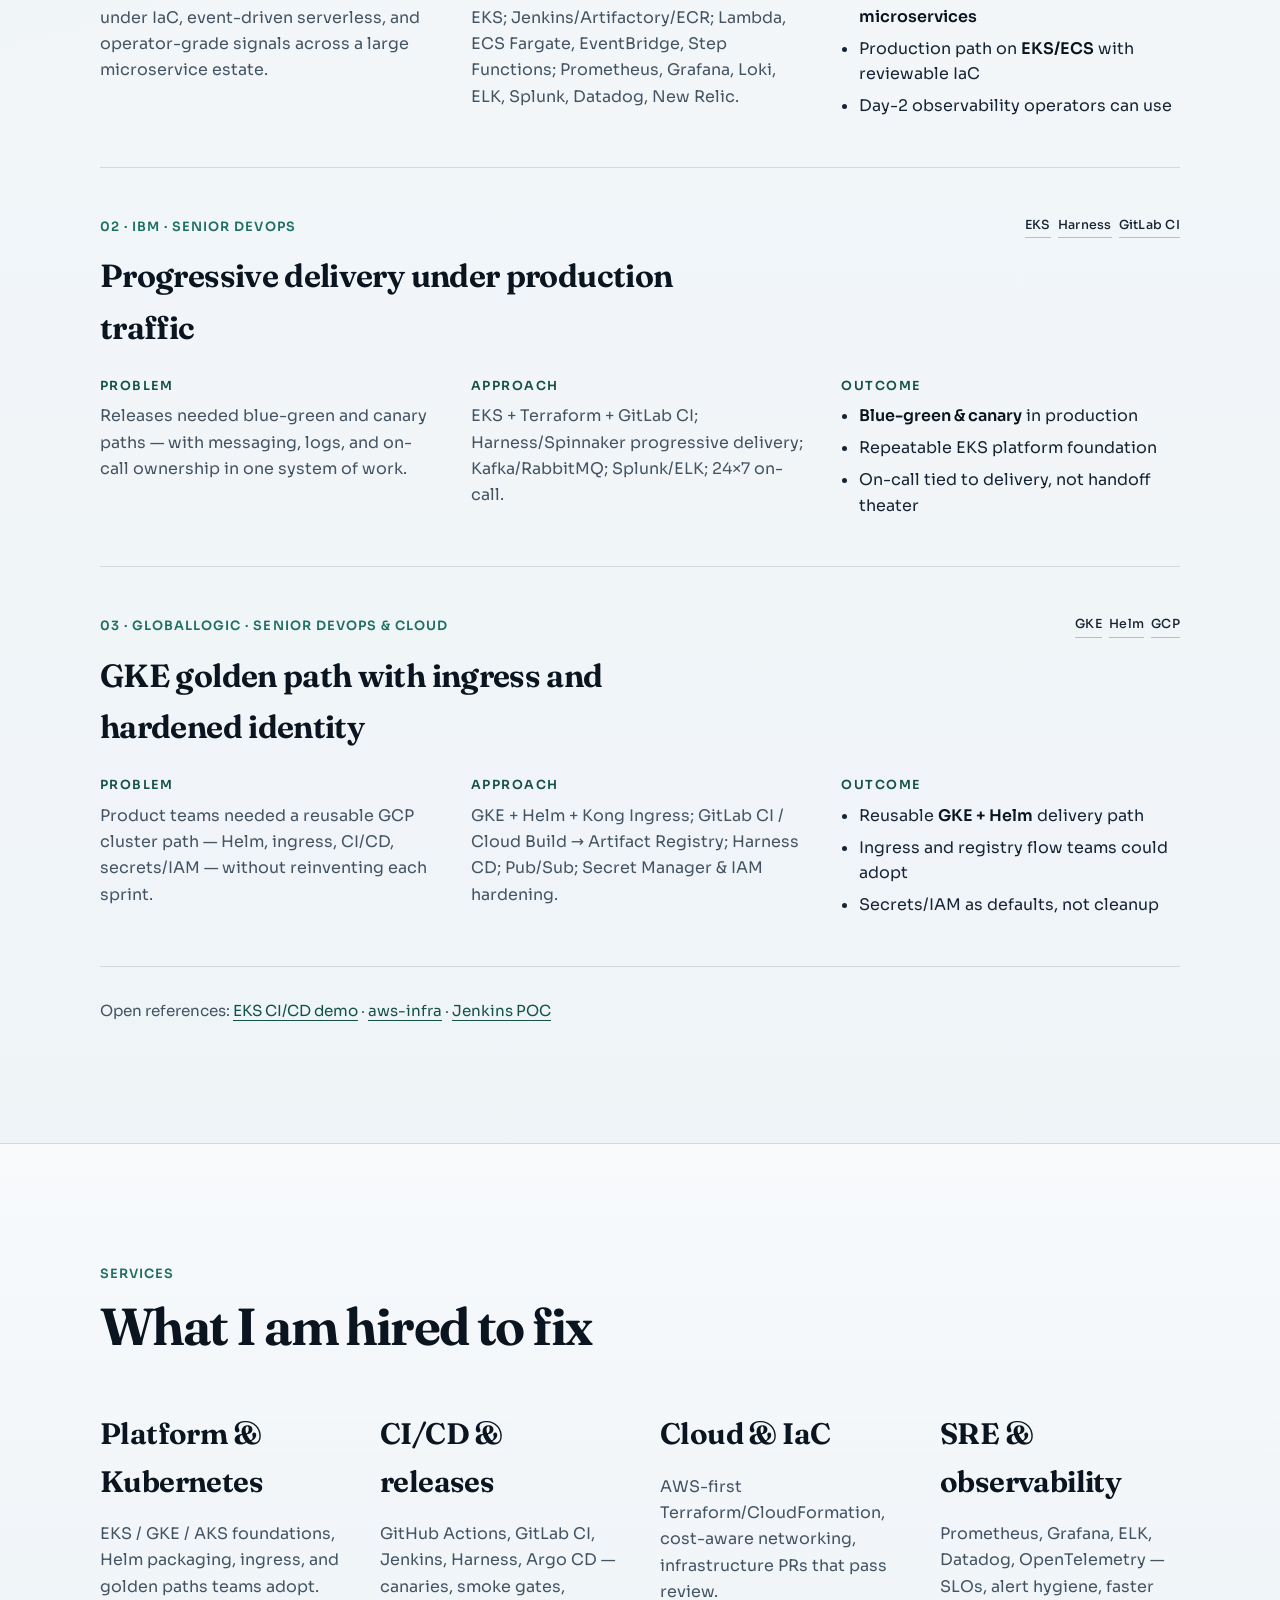
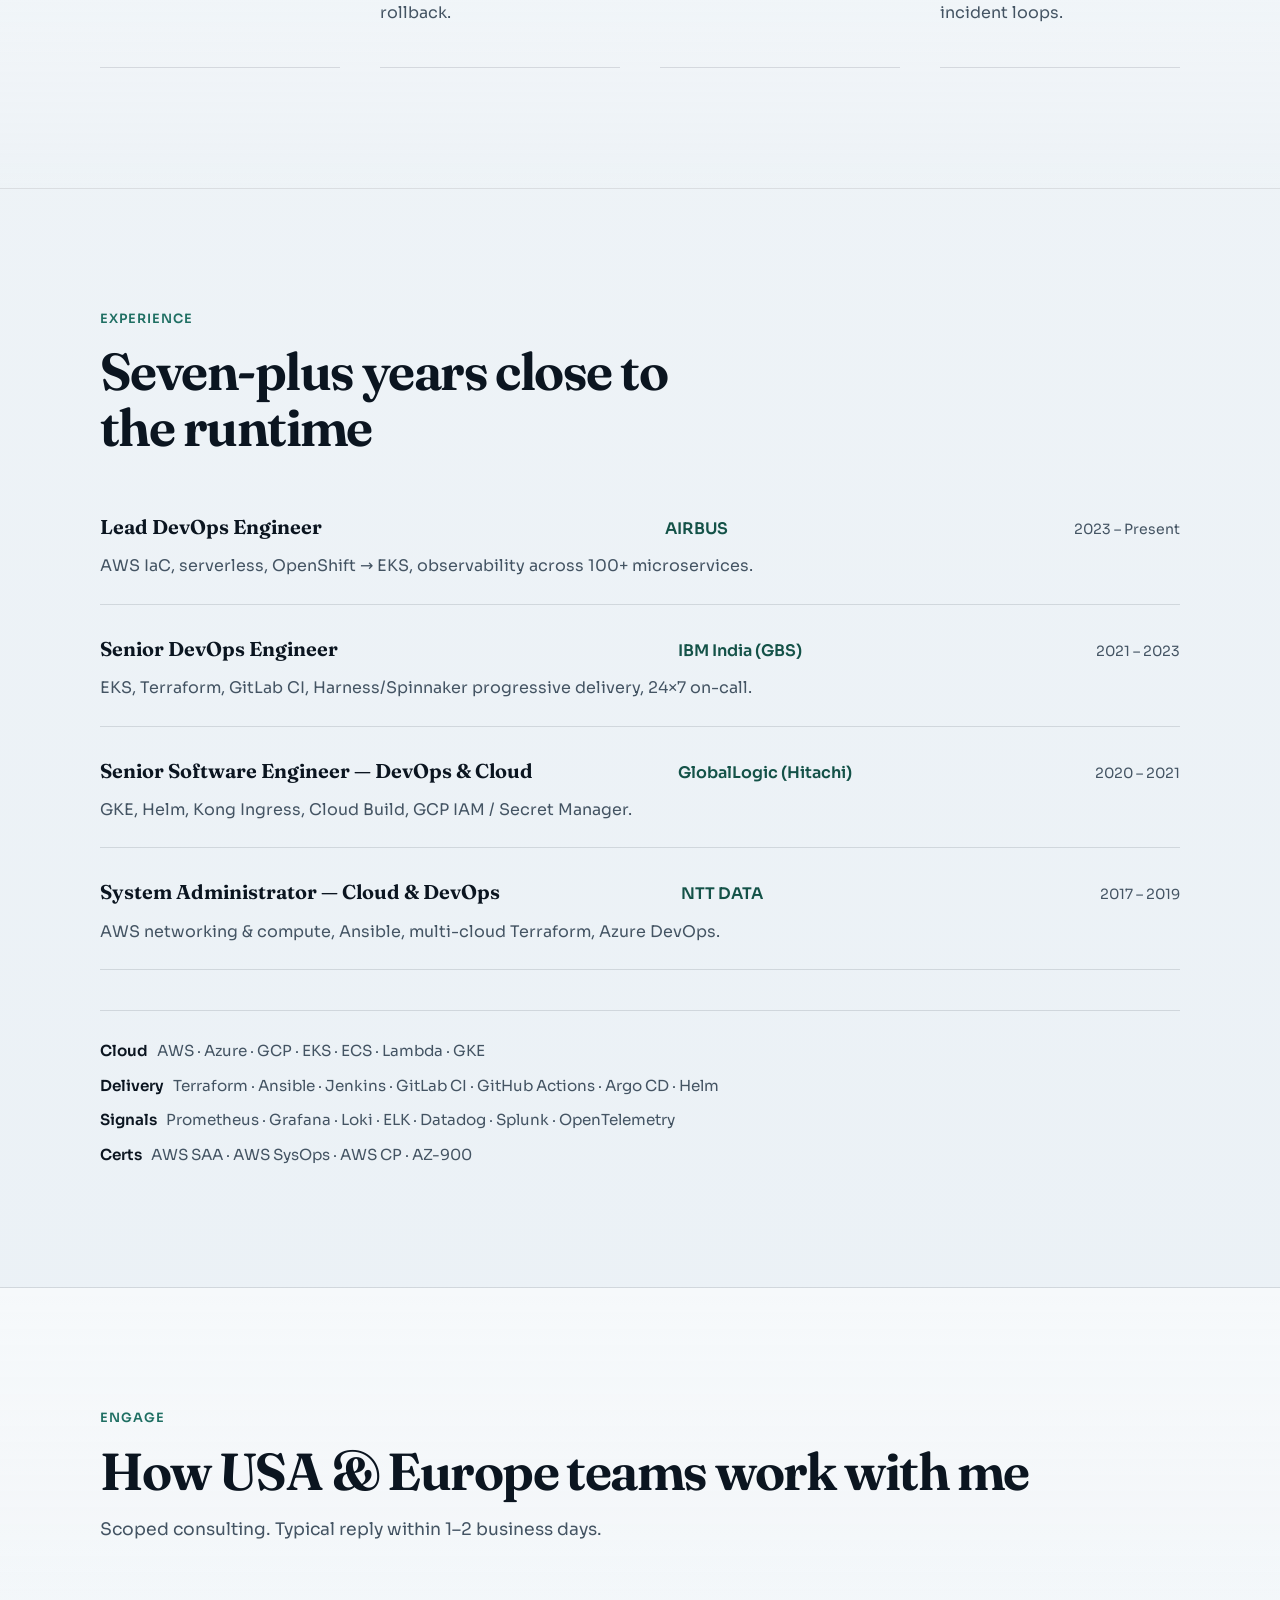
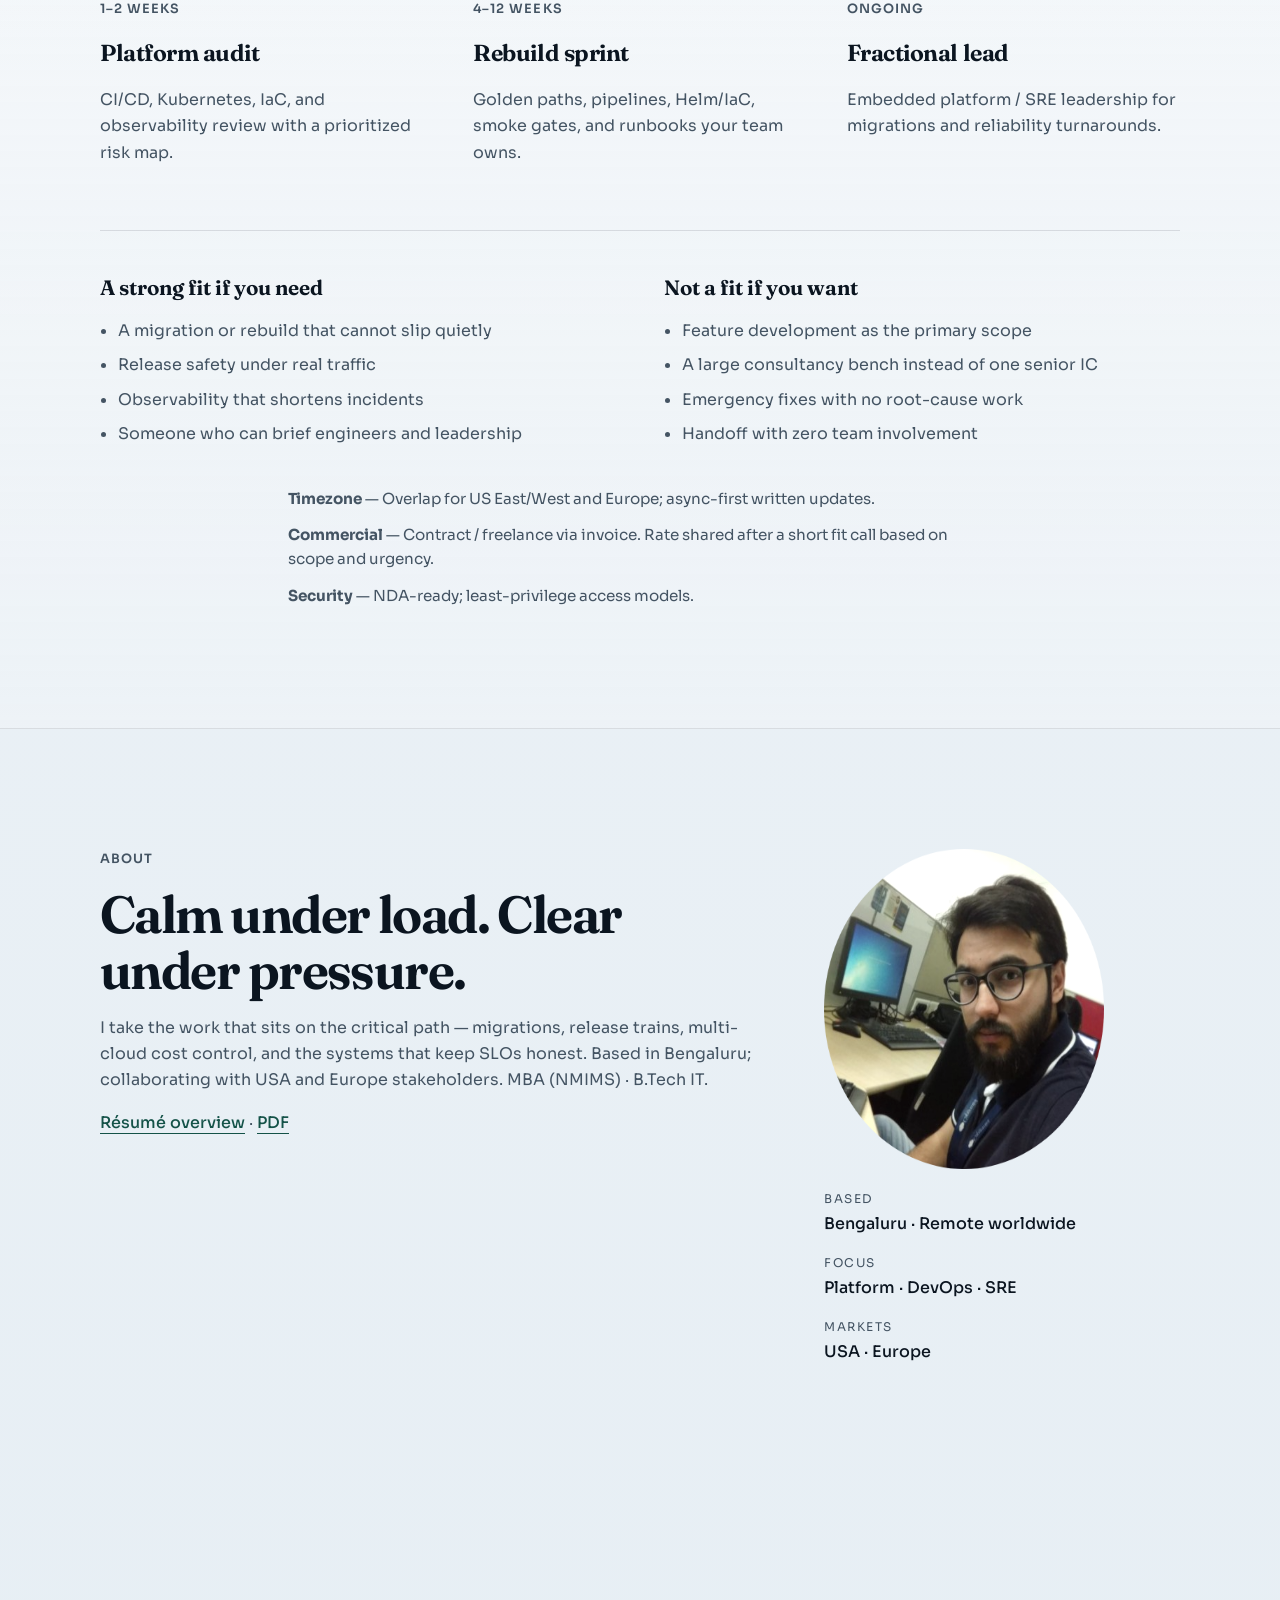
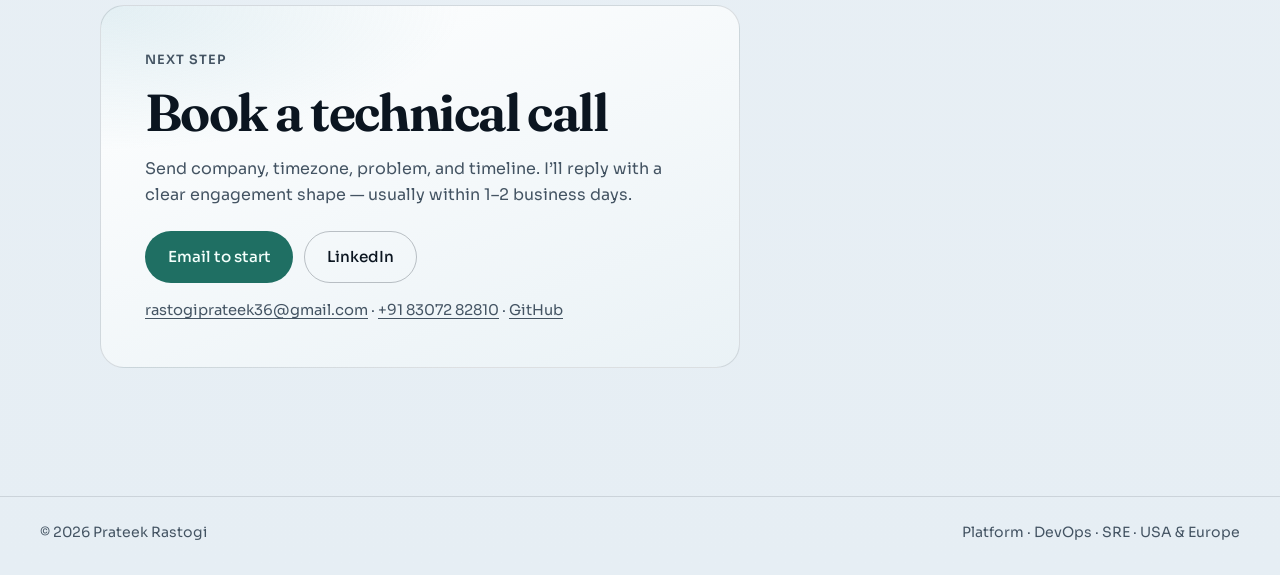
==== commit b96ce7ce: "Polish portfolio to senior USA/EU contractor standard Compete with top Platform/SRE freelancers: dir" ====
--- a/index.html
+++ b/index.html
@@ -3,11 +3,10 @@
 <head>
   <meta charset="UTF-8" />
   <meta name="viewport" content="width=device-width, initial-scale=1" />
-  <meta name="description" content="Prateek Rastogi — Lead Platform, DevOps &amp; SRE engineer. Kubernetes, CI/CD, and production reliability for high-stakes teams across the USA and Europe." />
+  <meta name="description" content="Prateek Rastogi — Lead Platform, DevOps &amp; SRE. Kubernetes, CI/CD, and production reliability for USA and Europe teams. AIRBUS · IBM · GlobalLogic · NTT DATA." />
   <meta name="theme-color" content="#0b1520" />
-  <meta name="keywords" content="Platform Engineer, DevOps, SRE, Kubernetes, EKS, freelance DevOps USA, DevOps contractor Europe, CI/CD, Terraform, observability" />
   <meta property="og:title" content="Prateek Rastogi · Platform · DevOps · SRE" />
-  <meta property="og:description" content="Enterprise-grade platform, delivery, and reliability for USA &amp; Europe teams. Lead engineer — AIRBUS, IBM, GlobalLogic, NTT DATA." />
+  <meta property="og:description" content="Reliable Kubernetes platforms, delivery systems, and observability for USA &amp; Europe production teams." />
   <meta property="og:type" content="website" />
   <meta property="og:url" content="https://prateek-devops-portfolio.netlify.app/" />
   <meta property="og:image" content="https://prateek-devops-portfolio.netlify.app/assets/portrait.png" />
@@ -52,7 +51,6 @@
     </a>
     <nav class="nav" aria-label="Primary">
       <a href="#work">Work</a>
-      <a href="#services">Services</a>
       <a href="#experience">Experience</a>
       <a href="#engage">Engage</a>
       <a class="nav-cta" href="#contact">Book a call</a>
@@ -65,7 +63,6 @@
 
   <div class="mobile-nav" id="mobile-nav" data-mobile-nav hidden>
     <a href="#work">Work</a>
-    <a href="#services">Services</a>
     <a href="#experience">Experience</a>
     <a href="#engage">Engage</a>
     <a href="#contact">Book a call</a>
@@ -82,359 +79,260 @@
         </div>
       </div>
       <div class="hero-content">
+        <p class="avail" data-reveal-immediate>
+          <span class="avail-dot" aria-hidden="true"></span>
+          Available for select USA &amp; Europe engagements
+        </p>
         <p class="hero-brand" id="hero-brand">Prateek Rastogi</p>
-        <h1 class="hero-title">Platform, DevOps &amp; SRE when the blast radius is real</h1>
+        <h1 class="hero-title">I build reliable Kubernetes platforms, delivery systems, and observability for production teams.</h1>
         <p class="hero-lede">
-          Lead engineer for enterprise Kubernetes, release systems, and observability —
-          hired by USA and Europe teams that need production judgment, not slide decks.
+          Lead Platform / DevOps / SRE with 7+ years in enterprise environments —
+          hired when USA and Europe teams need production judgment, not slide decks.
         </p>
         <div class="hero-actions">
-          <a class="btn btn-primary" href="mailto:rastogiprateek36@gmail.com?subject=Platform%20%2F%20SRE%20engagement%20%E2%80%94%20USA%20%2F%20Europe">Start a conversation</a>
-          <a class="btn btn-ghost" href="#work">See production work</a>
-        </div>
-      </div>
-      <div class="hero-scroll" aria-hidden="true">
-        <span>Scroll</span>
-        <i></i>
+          <a class="btn btn-primary" href="#contact">Book a technical call</a>
+          <a class="btn btn-ghost" href="#work">View production work</a>
+        </div>
       </div>
     </section>
 
     <section class="section trust" aria-label="Credibility">
       <p class="trust-line">
-        Trusted in production at
+        Production platforms at
         <strong>AIRBUS</strong> · <strong>IBM</strong> · <strong>GlobalLogic</strong> · <strong>NTT DATA</strong>
       </p>
-      <ul class="proof-row" aria-label="Scale signals">
-        <li><strong>7+ yrs</strong><span>enterprise platforms</span></li>
-        <li><strong>100+</strong><span>microservices operated</span></li>
-        <li><strong>3 clouds</strong><span>AWS · GCP · Azure</span></li>
-        <li><strong>USA + EU</strong><span>async-ready hours</span></li>
+      <ul class="proof-row">
+        <li><strong>7+</strong><span>years enterprise</span></li>
+        <li><strong>100+</strong><span>microservices</span></li>
+        <li><strong>3</strong><span>clouds · AWS GCP Azure</span></li>
+        <li><strong>24×7</strong><span>on-call ownership</span></li>
       </ul>
-    </section>
-
-    <section class="section section-alt" id="fit" aria-labelledby="fit-title">
-      <div class="section-intro">
-        <p class="eyebrow">Who this is for</p>
-        <h2 id="fit-title">Built for serious platform work</h2>
-        <p class="section-copy">
-          Ideal for Series B+ product companies, digital units inside enterprises, and consultancies
-          that need a senior individual contributor who already knows how production fails.
-        </p>
-      </div>
-      <div class="fit-grid">
-        <article data-reveal>
-          <h3>You need</h3>
-          <ul class="plain-list">
-            <li>A migration or platform rebuild that cannot slip quietly</li>
-            <li>CI/CD that ships safely under real traffic</li>
-            <li>Observability that shortens incidents, not dashboards for show</li>
-            <li>Someone who can brief both engineers and leadership</li>
-          </ul>
-        </article>
-        <article data-reveal>
-          <h3>You get</h3>
-          <ul class="plain-list">
-            <li>Hands-on delivery — IaC, pipelines, Helm, runbooks</li>
-            <li>Clear written updates in USA / Europe time zones</li>
-            <li>Designs you can operate after the engagement ends</li>
-            <li>No theater: scope, risks, and trade-offs stated early</li>
-          </ul>
-        </article>
-      </div>
     </section>
 
     <section class="section" id="work" aria-labelledby="work-title">
       <div class="section-intro">
         <p class="eyebrow">Selected work</p>
-        <h2 id="work-title">Proof from production — not demos</h2>
-        <p class="section-copy">
-          Three engagements that map to what USA and Europe teams actually buy.
-          Outcomes reflect real scope; nothing invented for marketing.
-        </p>
+        <h2 id="work-title">Proof from production</h2>
+        <p class="section-copy">Three engagements that match what serious Platform / SRE buyers hire for. Outcomes reflect real scope — nothing invented.</p>
       </div>
 
       <article class="case" data-reveal>
-        <div class="case-header">
+        <div class="case-top">
           <p class="eyebrow">01 · AIRBUS · Lead DevOps</p>
-          <h3>Migrate containers, harden delivery, instrument the estate</h3>
-        </div>
+          <ul class="tag-list">
+            <li>EKS</li>
+            <li>Terraform</li>
+            <li>Observability</li>
+          </ul>
+        </div>
+        <h3>Container platform migration and estate-wide instrumentation</h3>
         <div class="case-body">
           <div class="case-block">
             <h4>Problem</h4>
-            <p>
-              Workloads needed a durable AWS platform path — EKS/ECS under IaC, event-driven serverless,
-              and operator-grade signals across a large microservice estate.
-            </p>
+            <p>Needed a durable AWS path — EKS/ECS under IaC, event-driven serverless, and operator-grade signals across a large microservice estate.</p>
           </div>
           <div class="case-block">
             <h4>Approach</h4>
-            <p>
-              Terraform/CloudFormation foundations; OpenShift → EKS migrations; Jenkins/Artifactory/ECR delivery;
-              Lambda, ECS Fargate, EventBridge, Step Functions; Prometheus, Grafana, Loki, ELK, Splunk, Datadog, New Relic.
-            </p>
+            <p>Terraform/CloudFormation; OpenShift → EKS; Jenkins/Artifactory/ECR; Lambda, ECS Fargate, EventBridge, Step Functions; Prometheus, Grafana, Loki, ELK, Splunk, Datadog, New Relic.</p>
           </div>
           <div class="case-block">
             <h4>Outcome</h4>
             <ul class="outcome-list">
               <li>Automation across <strong>100+ microservices</strong></li>
-              <li>Production container path on <strong>EKS/ECS</strong> with reviewable IaC</li>
-              <li>Day-2 observability stack operators can actually use</li>
+              <li>Production path on <strong>EKS/ECS</strong> with reviewable IaC</li>
+              <li>Day-2 observability operators can use</li>
             </ul>
           </div>
         </div>
-        <p class="case-for-you"><strong>For your team:</strong> migrations and platform rebuilds without losing control of blast radius.</p>
-        <ul class="tag-list">
-          <li>EKS</li>
-          <li>Terraform</li>
-          <li>Serverless</li>
-          <li>SRE signals</li>
-        </ul>
       </article>
 
       <article class="case" data-reveal>
-        <div class="case-header">
-          <p class="eyebrow">02 · IBM India (GBS) · Senior DevOps</p>
-          <h3>Progressive delivery that survives production traffic</h3>
-        </div>
+        <div class="case-top">
+          <p class="eyebrow">02 · IBM · Senior DevOps</p>
+          <ul class="tag-list">
+            <li>EKS</li>
+            <li>Harness</li>
+            <li>GitLab CI</li>
+          </ul>
+        </div>
+        <h3>Progressive delivery under production traffic</h3>
         <div class="case-body">
           <div class="case-block">
             <h4>Problem</h4>
-            <p>
-              Releases needed blue-green and canary paths — with messaging, logs, and on-call ownership
-              in the same system of work.
-            </p>
+            <p>Releases needed blue-green and canary paths — with messaging, logs, and on-call ownership in one system of work.</p>
           </div>
           <div class="case-block">
             <h4>Approach</h4>
-            <p>
-              EKS + Terraform + GitLab CI; Harness/Spinnaker progressive delivery; Kafka/RabbitMQ;
-              Splunk/ELK; 24×7 on-call for production ownership.
-            </p>
+            <p>EKS + Terraform + GitLab CI; Harness/Spinnaker progressive delivery; Kafka/RabbitMQ; Splunk/ELK; 24×7 on-call.</p>
           </div>
           <div class="case-block">
             <h4>Outcome</h4>
             <ul class="outcome-list">
-              <li><strong>Blue-green &amp; canary</strong> paths in production</li>
+              <li><strong>Blue-green &amp; canary</strong> in production</li>
               <li>Repeatable EKS platform foundation</li>
-              <li>On-call tied to delivery — not a handoff after deploy</li>
+              <li>On-call tied to delivery, not handoff theater</li>
             </ul>
           </div>
         </div>
-        <p class="case-for-you"><strong>For your team:</strong> release engineering that protects revenue paths and sleep schedules.</p>
-        <ul class="tag-list">
-          <li>EKS</li>
-          <li>GitLab CI</li>
-          <li>Harness</li>
-          <li>Spinnaker</li>
-        </ul>
       </article>
 
       <article class="case" data-reveal>
-        <div class="case-header">
-          <p class="eyebrow">03 · GlobalLogic (Hitachi) · Senior DevOps &amp; Cloud</p>
-          <h3>GKE golden path with ingress and hardened identity</h3>
-        </div>
+        <div class="case-top">
+          <p class="eyebrow">03 · GlobalLogic · Senior DevOps &amp; Cloud</p>
+          <ul class="tag-list">
+            <li>GKE</li>
+            <li>Helm</li>
+            <li>GCP</li>
+          </ul>
+        </div>
+        <h3>GKE golden path with ingress and hardened identity</h3>
         <div class="case-body">
           <div class="case-block">
             <h4>Problem</h4>
-            <p>
-              Product teams needed a reusable GCP cluster path — Helm, ingress, CI/CD, and secrets/IAM
-              that did not get reinvented every sprint.
-            </p>
+            <p>Product teams needed a reusable GCP cluster path — Helm, ingress, CI/CD, secrets/IAM — without reinventing each sprint.</p>
           </div>
           <div class="case-block">
             <h4>Approach</h4>
-            <p>
-              GKE + Helm + Kong Ingress; GitLab CI / Cloud Build → Artifact Registry; Harness CD;
-              Pub/Sub; Secret Manager &amp; IAM hardening; ELK/Splunk/Cloud Monitoring.
-            </p>
+            <p>GKE + Helm + Kong Ingress; GitLab CI / Cloud Build → Artifact Registry; Harness CD; Pub/Sub; Secret Manager &amp; IAM hardening.</p>
           </div>
           <div class="case-block">
             <h4>Outcome</h4>
             <ul class="outcome-list">
               <li>Reusable <strong>GKE + Helm</strong> delivery path</li>
               <li>Ingress and registry flow teams could adopt</li>
-              <li>Secrets/IAM treated as defaults, not cleanup work</li>
+              <li>Secrets/IAM as defaults, not cleanup</li>
             </ul>
           </div>
         </div>
-        <p class="case-for-you"><strong>For your team:</strong> a golden path that scales headcount without scaling chaos.</p>
-        <ul class="tag-list">
-          <li>GKE</li>
-          <li>Helm</li>
-          <li>Kong</li>
-          <li>GCP</li>
-        </ul>
       </article>
-    </section>
-
-    <section class="section section-alt" id="principles" aria-labelledby="principles-title">
+
+      <p class="labs-inline" data-reveal>
+        Open references:
+        <a href="https://github.com/Prat0487/CICD-Demo" target="_blank" rel="noopener">EKS CI/CD demo</a> ·
+        <a href="https://github.com/Prat0487/aws-infra" target="_blank" rel="noopener">aws-infra</a> ·
+        <a href="https://github.com/Prat0487/sample-nodejs-app" target="_blank" rel="noopener">Jenkins POC</a>
+      </p>
+    </section>
+
+    <section class="section section-alt" id="services" aria-labelledby="services-title">
       <div class="section-intro">
-        <p class="eyebrow">Operating standard</p>
-        <h2 id="principles-title">How elite platform work actually runs</h2>
-      </div>
-      <ol class="principles">
-        <li data-reveal>
-          <span class="principle-num">01</span>
-          <div>
-            <h3>Design for failure first</h3>
-            <p>Progressive delivery, rollback paths, and signals before vanity architecture.</p>
-          </div>
-        </li>
-        <li data-reveal>
-          <span class="principle-num">02</span>
-          <div>
-            <h3>Make change reviewable</h3>
-            <p>IaC and pipelines as the source of truth — every environment explainable in a PR.</p>
-          </div>
-        </li>
-        <li data-reveal>
-          <span class="principle-num">03</span>
-          <div>
-            <h3>Leave the team stronger</h3>
-            <p>Runbooks, golden paths, and ownership transfer — not a black-box dependency on me.</p>
-          </div>
-        </li>
-        <li data-reveal>
-          <span class="principle-num">04</span>
-          <div>
-            <h3>Speak both rooms</h3>
-            <p>Executive clarity on risk and cost; engineer-grade precision on the runtime.</p>
-          </div>
-        </li>
-      </ol>
-    </section>
-
-    <section class="section" id="services" aria-labelledby="services-title">
-      <div class="section-intro">
-        <p class="eyebrow">Capabilities</p>
+        <p class="eyebrow">Services</p>
         <h2 id="services-title">What I am hired to fix</h2>
-        <p class="section-copy">Outcome-shaped work — not a tool laundry list.</p>
       </div>
       <div class="services">
         <article data-reveal>
           <h3>Platform &amp; Kubernetes</h3>
-          <p>EKS / GKE / AKS foundations, Helm packaging, ingress, and golden paths teams actually adopt.</p>
-        </article>
-        <article data-reveal>
-          <h3>CI/CD &amp; release engineering</h3>
-          <p>GitHub Actions, GitLab CI, Jenkins, Harness, Argo CD — with canaries, smoke gates, and rollback.</p>
-        </article>
-        <article data-reveal>
-          <h3>Cloud architecture &amp; IaC</h3>
-          <p>AWS-first Terraform/CloudFormation, cost-aware networking, and infrastructure PRs that pass review.</p>
+          <p>EKS / GKE / AKS foundations, Helm packaging, ingress, and golden paths teams adopt.</p>
+        </article>
+        <article data-reveal>
+          <h3>CI/CD &amp; releases</h3>
+          <p>GitHub Actions, GitLab CI, Jenkins, Harness, Argo CD — canaries, smoke gates, rollback.</p>
+        </article>
+        <article data-reveal>
+          <h3>Cloud &amp; IaC</h3>
+          <p>AWS-first Terraform/CloudFormation, cost-aware networking, infrastructure PRs that pass review.</p>
         </article>
         <article data-reveal>
           <h3>SRE &amp; observability</h3>
-          <p>Prometheus, Grafana, ELK, Datadog, OpenTelemetry — SLOs, alert hygiene, and faster incident loops.</p>
-        </article>
-      </div>
-    </section>
-
-    <section class="section section-alt" id="labs" aria-labelledby="labs-title">
-      <div class="section-intro">
-        <p class="eyebrow">Open references</p>
-        <h2 id="labs-title">Inspect the craft</h2>
-        <p class="section-copy">Public repos that show structure and taste — secondary to the enterprise case studies above.</p>
-      </div>
-      <ul class="labs-list">
-        <li data-reveal>
-          <a href="https://github.com/Prat0487/CICD-Demo" target="_blank" rel="noopener">
-            <span class="labs-name">AWS EKS CI/CD reference</span>
-            <span class="labs-desc">Terraform · Helm · GitHub Actions · Trivy · FastAPI</span>
-          </a>
-        </li>
-        <li data-reveal>
-          <a href="https://github.com/Prat0487/aws-infra" target="_blank" rel="noopener">
-            <span class="labs-name">AWS infrastructure as code</span>
-            <span class="labs-desc">Reusable Terraform modules and environment layouts</span>
-          </a>
-        </li>
-        <li data-reveal>
-          <a href="https://github.com/Prat0487/sample-nodejs-app" target="_blank" rel="noopener">
-            <span class="labs-name">Jenkins delivery POC</span>
-            <span class="labs-desc">Node.js sample wired for local Jenkins pipelines</span>
-          </a>
-        </li>
-      </ul>
+          <p>Prometheus, Grafana, ELK, Datadog, OpenTelemetry — SLOs, alert hygiene, faster incident loops.</p>
+        </article>
+      </div>
     </section>
 
     <section class="section" id="experience" aria-labelledby="experience-title">
       <div class="section-intro">
         <p class="eyebrow">Experience</p>
         <h2 id="experience-title">Seven-plus years close to the runtime</h2>
-        <p class="section-copy">Enterprise platforms first — always accountable to production.</p>
       </div>
       <ol class="timeline">
         <li data-reveal>
           <div class="timeline-meta">
             <span class="timeline-role">Lead DevOps Engineer</span>
             <span class="timeline-org">AIRBUS</span>
-            <span class="timeline-dates">Feb 2023 – Present · Bengaluru</span>
-          </div>
-          <p>
-            AWS IaC, serverless (Lambda, ECS Fargate, EventBridge, Step Functions), EKS migrations from OpenShift,
-            and observability across 100+ microservices.
-          </p>
+            <span class="timeline-dates">2023 – Present</span>
+          </div>
+          <p>AWS IaC, serverless, OpenShift → EKS, observability across 100+ microservices.</p>
         </li>
         <li data-reveal>
           <div class="timeline-meta">
             <span class="timeline-role">Senior DevOps Engineer</span>
             <span class="timeline-org">IBM India (GBS)</span>
-            <span class="timeline-dates">2021 – 2023 · Bengaluru</span>
-          </div>
-          <p>EKS platforms, Terraform, GitLab CI, Harness/Spinnaker progressive delivery, Kafka/RabbitMQ, and 24×7 on-call.</p>
+            <span class="timeline-dates">2021 – 2023</span>
+          </div>
+          <p>EKS, Terraform, GitLab CI, Harness/Spinnaker progressive delivery, 24×7 on-call.</p>
         </li>
         <li data-reveal>
           <div class="timeline-meta">
             <span class="timeline-role">Senior Software Engineer — DevOps &amp; Cloud</span>
             <span class="timeline-org">GlobalLogic (Hitachi)</span>
-            <span class="timeline-dates">2020 – 2021 · Noida</span>
-          </div>
-          <p>GKE, Helm, Kong Ingress, Cloud Build, Artifact Registry, and GCP IAM/Secret Manager hardening.</p>
+            <span class="timeline-dates">2020 – 2021</span>
+          </div>
+          <p>GKE, Helm, Kong Ingress, Cloud Build, GCP IAM / Secret Manager.</p>
         </li>
         <li data-reveal>
           <div class="timeline-meta">
             <span class="timeline-role">System Administrator — Cloud &amp; DevOps</span>
             <span class="timeline-org">NTT DATA</span>
-            <span class="timeline-dates">2017 – 2019 · Bengaluru</span>
-          </div>
-          <p>AWS networking &amp; compute, Ansible, multi-cloud Terraform, Azure DevOps, and ITSM integrations.</p>
+            <span class="timeline-dates">2017 – 2019</span>
+          </div>
+          <p>AWS networking &amp; compute, Ansible, multi-cloud Terraform, Azure DevOps.</p>
         </li>
       </ol>
-    </section>
-
-    <section class="section section-alt" id="stack" aria-labelledby="stack-title">
+      <div class="stack-compact" data-reveal>
+        <p><strong>Cloud</strong> AWS · Azure · GCP · EKS · ECS · Lambda · GKE</p>
+        <p><strong>Delivery</strong> Terraform · Ansible · Jenkins · GitLab CI · GitHub Actions · Argo CD · Helm</p>
+        <p><strong>Signals</strong> Prometheus · Grafana · Loki · ELK · Datadog · Splunk · OpenTelemetry</p>
+        <p><strong>Certs</strong> AWS SAA · AWS SysOps · AWS CP · AZ-900</p>
+      </div>
+    </section>
+
+    <section class="section section-alt" id="engage" aria-labelledby="engage-title">
       <div class="section-intro">
-        <p class="eyebrow">Toolkit</p>
-        <h2 id="stack-title">Depth where it matters</h2>
-      </div>
-      <div class="stack-groups">
-        <div data-reveal>
-          <h3>Cloud</h3>
-          <p>AWS · Azure · GCP · EKS · ECS Fargate · Lambda · GKE · AKS</p>
-        </div>
-        <div data-reveal>
-          <h3>Delivery</h3>
-          <p>Terraform · CloudFormation · Ansible · Jenkins · GitLab CI · GitHub Actions · Argo CD · Helm</p>
-        </div>
-        <div data-reveal>
-          <h3>Runtime</h3>
-          <p>Docker · Kubernetes · OpenShift · Python · Bash · Node.js · TypeScript</p>
-        </div>
-        <div data-reveal>
-          <h3>Signals</h3>
-          <p>Prometheus · Grafana · Loki · ELK · Datadog · New Relic · Splunk · OpenTelemetry</p>
-        </div>
-      </div>
-      <div class="certs" data-reveal>
-        <p class="eyebrow">Certifications</p>
-        <ul>
-          <li>AWS Solutions Architect – Associate</li>
-          <li>AWS SysOps Administrator – Associate</li>
-          <li>AWS Cloud Practitioner</li>
-          <li>Microsoft Azure Fundamentals (AZ-900)</li>
-        </ul>
+        <p class="eyebrow">Engage</p>
+        <h2 id="engage-title">How USA &amp; Europe teams work with me</h2>
+        <p class="section-copy">Scoped consulting. Typical reply within 1–2 business days.</p>
+      </div>
+      <div class="engage-grid">
+        <article data-reveal>
+          <p class="eyebrow">1–2 weeks</p>
+          <h3>Platform audit</h3>
+          <p>CI/CD, Kubernetes, IaC, and observability review with a prioritized risk map.</p>
+        </article>
+        <article data-reveal>
+          <p class="eyebrow">4–12 weeks</p>
+          <h3>Rebuild sprint</h3>
+          <p>Golden paths, pipelines, Helm/IaC, smoke gates, and runbooks your team owns.</p>
+        </article>
+        <article data-reveal>
+          <p class="eyebrow">Ongoing</p>
+          <h3>Fractional lead</h3>
+          <p>Embedded platform / SRE leadership for migrations and reliability turnarounds.</p>
+        </article>
+      </div>
+      <div class="qualify" data-reveal>
+        <div>
+          <h3>A strong fit if you need</h3>
+          <ul class="plain-list">
+            <li>A migration or rebuild that cannot slip quietly</li>
+            <li>Release safety under real traffic</li>
+            <li>Observability that shortens incidents</li>
+            <li>Someone who can brief engineers and leadership</li>
+          </ul>
+        </div>
+        <div>
+          <h3>Not a fit if you want</h3>
+          <ul class="plain-list">
+            <li>Feature development as the primary scope</li>
+            <li>A large consultancy bench instead of one senior IC</li>
+            <li>Emergency fixes with no root-cause work</li>
+            <li>Handoff with zero team involvement</li>
+          </ul>
+        </div>
+      </div>
+      <div class="engage-notes" data-reveal>
+        <p><strong>Timezone</strong> — Overlap for US East/West and Europe; async-first written updates.</p>
+        <p><strong>Commercial</strong> — Contract / freelance via invoice. Rate shared after a short fit call based on scope and urgency.</p>
+        <p><strong>Security</strong> — NDA-ready; least-privilege access models.</p>
       </div>
     </section>
 
@@ -444,16 +342,15 @@
           <p class="eyebrow">About</p>
           <h2 id="about-title">Calm under load. Clear under pressure.</h2>
           <p>
-            I am the senior hire when the work sits on the critical path — migrations, release trains,
-            multi-cloud cost control, and the unglamorous systems that keep SLOs honest.
+            I take the work that sits on the critical path — migrations, release trains, multi-cloud cost control,
+            and the systems that keep SLOs honest. Based in Bengaluru; collaborating with USA and Europe stakeholders.
+            MBA (NMIMS) · B.Tech IT.
           </p>
           <p>
-            Based in Bengaluru; collaborating asynchronously with USA and Europe stakeholders.
-            MBA (NMIMS) and B.Tech IT — fluent translating architecture into decisions and backlog into shipped systems.
+            <a class="text-link" href="resume/">Résumé overview</a>
+            <span aria-hidden="true"> · </span>
+            <a class="text-link" href="resume/Prateek_Rastogi_Senior_Devops.pdf">PDF</a>
           </p>
-          <a class="text-link" href="resume/">View résumé overview</a>
-          <span aria-hidden="true"> · </span>
-          <a class="text-link" href="resume/Prateek_Rastogi_Senior_Devops.pdf">Download PDF</a>
         </div>
         <aside class="about-panel" data-reveal>
           <img src="assets/portrait.png" alt="Portrait of Prateek Rastogi" width="320" height="320" loading="lazy" />
@@ -468,88 +365,29 @@
             </div>
             <div>
               <dt>Markets</dt>
-              <dd>USA · Europe · Remote-first</dd>
-            </div>
-            <div>
-              <dt>Availability</dt>
-              <dd>Select freelance &amp; contract</dd>
+              <dd>USA · Europe</dd>
             </div>
           </dl>
         </aside>
       </div>
     </section>
 
-    <section class="section section-alt" id="engage" aria-labelledby="engage-title">
-      <div class="section-intro">
-        <p class="eyebrow">Commercial</p>
-        <h2 id="engage-title">How USA &amp; Europe teams engage</h2>
-        <p class="section-copy">Clear shapes. Fast start. Written communication that respects your timezone.</p>
-      </div>
-      <div class="engage-grid">
-        <article data-reveal>
-          <p class="eyebrow">1–2 weeks</p>
-          <h3>Platform &amp; reliability audit</h3>
-          <p>CI/CD, Kubernetes, IaC, and observability review with a prioritized risk map and fix sequence.</p>
-        </article>
-        <article data-reveal>
-          <p class="eyebrow">4–12 weeks</p>
-          <h3>Delivery or platform rebuild</h3>
-          <p>Golden paths, pipelines, Helm/IaC, smoke gates, and runbooks your team owns after handoff.</p>
-        </article>
-        <article data-reveal>
-          <p class="eyebrow">Ongoing</p>
-          <h3>Embedded platform / SRE lead</h3>
-          <p>Part-time or full-time contract leadership for migrations, release trains, and reliability turnarounds.</p>
-        </article>
-      </div>
-      <div class="engage-notes" data-reveal>
-        <p><strong>Timezone:</strong> Overlap windows for US East/West and Europe — async-first updates daily.</p>
-        <p><strong>Commercial:</strong> Contract / freelance via invoice; rate shared after a short fit call based on scope and urgency.</p>
-        <p><strong>Security:</strong> Comfortable with enterprise tooling, NDA, and least-privilege access models.</p>
-      </div>
-    </section>
-
-    <section class="section" id="faq" aria-labelledby="faq-title">
-      <div class="section-intro">
-        <p class="eyebrow">FAQ</p>
-        <h2 id="faq-title">Straight answers</h2>
-      </div>
-      <div class="faq-list">
-        <details data-reveal>
-          <summary>Do you work with USA and Europe clients remotely?</summary>
-          <p>Yes. Remote-first with scheduled overlap for standups, incident bridges, and design reviews. Written status is the default so your day is not blocked on mine.</p>
-        </details>
-        <details data-reveal>
-          <summary>Are you available for freelance / contract only?</summary>
-          <p>Select freelance and contract engagements. Prefer high-impact scopes where platform quality compounds — not indefinite ticket farms.</p>
-        </details>
-        <details data-reveal>
-          <summary>Can you start from an existing messy platform?</summary>
-          <p>That is the usual case. Audits and rebuilds assume brownfield reality: legacy pipelines, partial IaC, and noisy alerts.</p>
-        </details>
-        <details data-reveal>
-          <summary>What does the first week look like?</summary>
-          <p>Access + context dump, a written risk map, and a proposed 2–4 week delivery slice with explicit exit criteria.</p>
-        </details>
-      </div>
-    </section>
-
     <section class="section contact" id="contact" aria-labelledby="contact-title">
       <div class="contact-panel" data-reveal>
         <p class="eyebrow">Next step</p>
-        <h2 id="contact-title">Bring the hard problem</h2>
+        <h2 id="contact-title">Book a technical call</h2>
         <p>
-          Migrations, platform greenfield, CI/CD rebuilds, or reliability turnarounds —
-          send context, constraints, and timeline. You get a clear engagement shape back.
+          Send company, timezone, problem, and timeline. I’ll reply with a clear engagement shape —
+          usually within 1–2 business days.
         </p>
         <div class="contact-actions">
-          <a class="btn btn-primary" href="mailto:rastogiprateek36@gmail.com?subject=Platform%20%2F%20SRE%20engagement%20%E2%80%94%20USA%20%2F%20Europe&body=Hi%20Prateek%2C%0A%0ACompany%20%2F%20team%3A%0ALocation%20%28USA%20%2F%20Europe%29%3A%0AProblem%20to%20solve%3A%0ATimeline%3A%0ABudget%20range%20%28optional%29%3A%0A">Email to start</a>
+          <a class="btn btn-primary" href="mailto:rastogiprateek36@gmail.com?subject=Platform%20%2F%20SRE%20engagement%20%E2%80%94%20USA%20%2F%20Europe&body=Hi%20Prateek%2C%0A%0ACompany%20%2F%20team%3A%0ATimezone%20%28USA%20%2F%20Europe%29%3A%0AProblem%20to%20solve%3A%0ATimeline%3A%0ABudget%20band%20%28optional%29%3A%0A">Email to start</a>
           <a class="btn btn-ghost" href="https://linkedin.com/in/prateekdevops" target="_blank" rel="noopener">LinkedIn</a>
-          <a class="btn btn-ghost" href="https://github.com/Prat0487" target="_blank" rel="noopener">GitHub</a>
         </div>
         <p class="contact-note">
           <a href="mailto:rastogiprateek36@gmail.com">rastogiprateek36@gmail.com</a>
           · <a href="tel:+918307282810">+91 83072 82810</a>
+          · <a href="https://github.com/Prat0487" target="_blank" rel="noopener">GitHub</a>
         </p>
       </div>
     </section>
--- a/css/styles.css
+++ b/css/styles.css
@@ -1,10 +1,10 @@
 :root {
   --ink: #0b1520;
-  --ink-soft: #1c2a38;
+  --ink-soft: #162433;
   --mist: #eef3f7;
   --paper: #f7fafc;
   --line: rgba(11, 21, 32, 0.12);
-  --muted: #5b6b7a;
+  --muted: #445463;
   --accent: #1f6f63;
   --accent-deep: #145248;
   --glacier: #7eb6c9;
@@ -12,8 +12,8 @@
   --font-display: "Fraunces", "Times New Roman", serif;
   --font-body: "Sora", system-ui, sans-serif;
   --space: clamp(1.25rem, 2vw, 2rem);
-  --max: 1120px;
-  --header-h: 4.25rem;
+  --max: 1080px;
+  --header-h: 4rem;
   --ease: cubic-bezier(0.22, 1, 0.36, 1);
 }
 
@@ -163,10 +163,12 @@
 }
 
 .nav-cta {
-  padding: 0.55rem 1rem;
-  border: 1px solid currentColor;
+  padding: 0.55rem 1.05rem;
+  border: 1px solid transparent;
   border-radius: 999px;
   opacity: 1 !important;
+  background: var(--accent);
+  color: #f4fffc !important;
 }
 
 .nav-cta::after {
@@ -174,15 +176,20 @@
 }
 
 .nav-cta:hover {
-  background: var(--paper);
-  color: var(--ink);
-  border-color: var(--paper);
+  background: var(--accent-deep);
+  color: #f4fffc !important;
+  border-color: transparent;
+}
+
+.site-header.is-scrolled .nav-cta {
+  background: var(--accent);
+  color: #f4fffc !important;
 }
 
 .site-header.is-scrolled .nav-cta:hover {
-  background: var(--ink);
-  color: var(--paper);
-  border-color: var(--ink);
+  background: var(--accent-deep);
+  color: #f4fffc !important;
+  border-color: transparent;
 }
 
 .menu-toggle {
@@ -238,13 +245,80 @@
 
 .hero {
   position: relative;
-  min-height: 100svh;
+  min-height: min(100svh, 52rem);
   display: grid;
   align-items: end;
-  padding: calc(var(--header-h) + 2rem) clamp(1rem, 4vw, 2.5rem) 3.5rem;
+  padding: calc(var(--header-h) + 2.5rem) clamp(1rem, 4vw, 2.5rem) 4rem;
   overflow: hidden;
   color: var(--paper);
   isolation: isolate;
+}
+
+@media (max-width: 759px) {
+  .hero {
+    min-height: auto;
+    padding-top: calc(var(--header-h) + 1.5rem);
+    padding-bottom: 3rem;
+    align-items: start;
+  }
+
+  .hero-photo-plane {
+    opacity: 0.35;
+    place-items: start center;
+    padding-top: 4.5rem;
+    padding-right: 0;
+  }
+
+  .hero-photo {
+    width: min(70vw, 280px);
+  }
+}
+
+.avail {
+  display: inline-flex;
+  align-items: center;
+  gap: 0.55rem;
+  margin: 0 0 1.15rem;
+  font-size: 0.82rem;
+  font-weight: 500;
+  letter-spacing: 0.02em;
+  color: rgba(247, 250, 252, 0.78);
+}
+
+.avail-dot {
+  width: 0.5rem;
+  height: 0.5rem;
+  border-radius: 50%;
+  background: #3dba8b;
+  box-shadow: 0 0 0 4px rgba(61, 186, 139, 0.2);
+  animation: pulseDot 2.4s ease-in-out infinite;
+}
+
+.hero-brand {
+  margin: 0 0 1.15rem;
+  font-family: var(--font-display);
+  font-size: clamp(2.8rem, 8vw, 5rem);
+  font-weight: 750;
+  line-height: 0.94;
+  letter-spacing: -0.035em;
+}
+
+.hero-title {
+  margin: 0 0 1.15rem;
+  font-family: var(--font-body);
+  font-size: clamp(1.2rem, 2.6vw, 1.55rem);
+  font-weight: 500;
+  line-height: 1.4;
+  color: rgba(247, 250, 252, 0.94);
+  max-width: 34ch;
+}
+
+.hero-lede {
+  margin: 0 0 2rem;
+  color: rgba(238, 243, 247, 0.78);
+  font-size: 1.05rem;
+  line-height: 1.65;
+  max-width: 40ch;
 }
 
 .hero-atmosphere {
@@ -322,34 +396,8 @@
 }
 
 .hero-content {
-  max-width: 40rem;
+  max-width: 42rem;
   animation: riseIn 1s var(--ease) both;
-}
-
-.hero-brand {
-  margin: 0 0 1rem;
-  font-family: var(--font-display);
-  font-size: clamp(2.6rem, 7vw, 4.6rem);
-  font-weight: 750;
-  line-height: 0.95;
-  letter-spacing: -0.035em;
-}
-
-.hero-title {
-  margin: 0 0 1rem;
-  font-family: var(--font-body);
-  font-size: clamp(1.15rem, 2.4vw, 1.45rem);
-  font-weight: 500;
-  line-height: 1.35;
-  color: rgba(247, 250, 252, 0.92);
-  max-width: 28ch;
-}
-
-.hero-lede {
-  margin: 0 0 1.75rem;
-  color: rgba(238, 243, 247, 0.78);
-  font-size: 1.02rem;
-  max-width: 38ch;
 }
 
 .hero-actions {
@@ -358,35 +406,14 @@
   gap: 0.75rem;
 }
 
-.hero-scroll {
-  position: absolute;
-  right: clamp(1rem, 4vw, 2.5rem);
-  bottom: 1.75rem;
-  display: flex;
-  align-items: center;
-  gap: 0.65rem;
-  font-size: 0.75rem;
-  letter-spacing: 0.14em;
-  text-transform: uppercase;
-  color: rgba(247, 250, 252, 0.55);
-}
-
-.hero-scroll i {
-  display: block;
-  width: 1px;
-  height: 2.5rem;
-  background: linear-gradient(transparent, rgba(247, 250, 252, 0.7));
-  animation: scrollPulse 2.2s ease-in-out infinite;
-}
-
 .btn {
   display: inline-flex;
   align-items: center;
   justify-content: center;
-  min-height: 2.85rem;
-  padding: 0.7rem 1.2rem;
+  min-height: 3rem;
+  padding: 0.8rem 1.35rem;
   border-radius: 999px;
-  font-size: 0.92rem;
+  font-size: 0.95rem;
   font-weight: 500;
   text-decoration: none;
   transition: transform 0.25s var(--ease), background 0.25s var(--ease), color 0.25s var(--ease), border-color 0.25s var(--ease);
@@ -453,29 +480,149 @@
 
 .proof-row li {
   display: grid;
-  gap: 0.15rem;
+  gap: 0.25rem;
   text-align: center;
-  padding: 0.35rem 0.5rem;
+  padding: 0.5rem;
 }
 
 .proof-row strong {
   font-family: var(--font-display);
-  font-size: clamp(1.35rem, 3vw, 1.75rem);
+  font-size: clamp(1.75rem, 4vw, 2.35rem);
+  font-weight: 650;
+  letter-spacing: -0.03em;
+  color: var(--ink);
+  line-height: 1;
+}
+
+.proof-row span {
+  font-size: 0.8rem;
+  color: var(--muted);
+  letter-spacing: 0.02em;
+}
+
+.section {
+  padding: clamp(4.5rem, 11vw, 7.5rem) clamp(1rem, 4vw, 2.5rem);
+  max-width: calc(var(--max) + 5rem);
+  margin-inline: auto;
+}
+
+.section-intro {
+  max-width: 36rem;
+  margin-bottom: clamp(2.5rem, 6vw, 3.5rem);
+}
+
+.eyebrow {
+  margin: 0 0 0.85rem;
+  font-size: 0.8rem;
+  font-weight: 600;
+  letter-spacing: 0.08em;
+  text-transform: uppercase;
+  color: var(--accent);
+}
+
+.section h2,
+.about-copy h2,
+.contact-panel h2 {
+  margin: 0 0 1rem;
+  font-family: var(--font-display);
+  font-size: clamp(2.15rem, 5vw, 3.25rem);
+  font-weight: 650;
+  letter-spacing: -0.03em;
+  line-height: 1.08;
+}
+
+.section-copy {
+  margin: 0;
+  color: var(--muted);
+  font-size: 1.08rem;
+  line-height: 1.65;
+}
+
+.case {
+  padding: clamp(2rem, 5vw, 3rem) 0;
+  border-top: 1px solid var(--line);
+}
+
+.case:last-of-type {
+  border-bottom: 1px solid var(--line);
+}
+
+.case-top {
+  display: flex;
+  flex-wrap: wrap;
+  align-items: center;
+  justify-content: space-between;
+  gap: 0.75rem 1.25rem;
+  margin-bottom: 0.75rem;
+}
+
+.case-top .eyebrow {
+  margin: 0;
+}
+
+.case-top .tag-list {
+  margin: 0;
+}
+
+.case > h3 {
+  margin: 0 0 1.5rem;
+  font-family: var(--font-display);
+  font-size: clamp(1.55rem, 3.2vw, 2rem);
   font-weight: 650;
   letter-spacing: -0.02em;
+  max-width: 28ch;
+}
+
+.case-body {
+  display: grid;
+  gap: 1.5rem;
+}
+
+.labs-inline {
+  margin: 2rem 0 0;
+  color: var(--muted);
+  font-size: 0.95rem;
+}
+
+.labs-inline a {
+  color: var(--accent-deep);
+  text-decoration: none;
+  border-bottom: 1px solid currentColor;
+}
+
+.stack-compact {
+  margin-top: 2.5rem;
+  padding-top: 1.75rem;
+  border-top: 1px solid var(--line);
+  display: grid;
+  gap: 0.65rem;
+}
+
+.stack-compact p {
+  margin: 0;
+  color: var(--muted);
+  font-size: 0.95rem;
+}
+
+.stack-compact strong {
   color: var(--ink);
-}
-
-.proof-row span {
-  font-size: 0.78rem;
-  color: var(--muted);
-  letter-spacing: 0.02em;
-}
-
-.section {
-  padding: clamp(4rem, 10vw, 7rem) clamp(1rem, 4vw, 2.5rem);
-  max-width: calc(var(--max) + 5rem);
-  margin-inline: auto;
+  font-weight: 600;
+  margin-right: 0.35rem;
+}
+
+.qualify {
+  display: grid;
+  gap: 2rem;
+  margin-top: clamp(2rem, 5vw, 3rem);
+  padding-top: clamp(1.75rem, 4vw, 2.5rem);
+  border-top: 1px solid var(--line);
+}
+
+.qualify h3 {
+  margin: 0 0 0.85rem;
+  font-family: var(--font-display);
+  font-size: 1.3rem;
+  font-weight: 650;
 }
 
 .section-alt {
@@ -488,47 +635,6 @@
 .section-alt > * {
   max-width: var(--max);
   margin-inline: auto;
-}
-
-.section-intro {
-  max-width: 38rem;
-  margin-bottom: clamp(2rem, 5vw, 3rem);
-}
-
-.eyebrow {
-  margin: 0 0 0.65rem;
-  font-size: 0.78rem;
-  font-weight: 600;
-  letter-spacing: 0.14em;
-  text-transform: uppercase;
-  color: var(--accent);
-}
-
-.section h2,
-.about-copy h2,
-.contact-panel h2 {
-  margin: 0 0 0.85rem;
-  font-family: var(--font-display);
-  font-size: clamp(2rem, 4.5vw, 3rem);
-  font-weight: 650;
-  letter-spacing: -0.03em;
-  line-height: 1.1;
-}
-
-.section-copy {
-  margin: 0;
-  color: var(--muted);
-  font-size: 1.05rem;
-}
-
-.case {
-  padding: clamp(1.75rem, 4vw, 2.5rem) 0;
-  border-top: 1px solid var(--line);
-}
-
-.case:last-of-type {
-  border-bottom: 1px solid var(--line);
-  margin-bottom: 0.5rem;
 }
 
 .case-header h3,
@@ -547,12 +653,6 @@
   margin-bottom: 1.5rem;
 }
 
-.case-body {
-  display: grid;
-  gap: 1.35rem;
-  margin-bottom: 0.5rem;
-}
-
 .case-block h4 {
   margin: 0 0 0.4rem;
   font-size: 0.78rem;
@@ -569,6 +669,7 @@
 .engage-grid p,
 .labs-desc {
   color: var(--muted);
+  line-height: 1.65;
 }
 
 .case-block p {
@@ -952,6 +1053,16 @@
   transform: none;
 }
 
+@keyframes pulseDot {
+  0%,
+  100% {
+    box-shadow: 0 0 0 4px rgba(61, 186, 139, 0.18);
+  }
+  50% {
+    box-shadow: 0 0 0 7px rgba(61, 186, 139, 0.08);
+  }
+}
+
 @keyframes riseIn {
   from {
     opacity: 0;
@@ -1036,6 +1147,11 @@
     padding-bottom: 0;
   }
 
+  .qualify {
+    grid-template-columns: 1fr 1fr;
+    gap: 3rem;
+  }
+
   .case-body {
     grid-template-columns: repeat(3, 1fr);
     gap: 1.75rem 2rem;
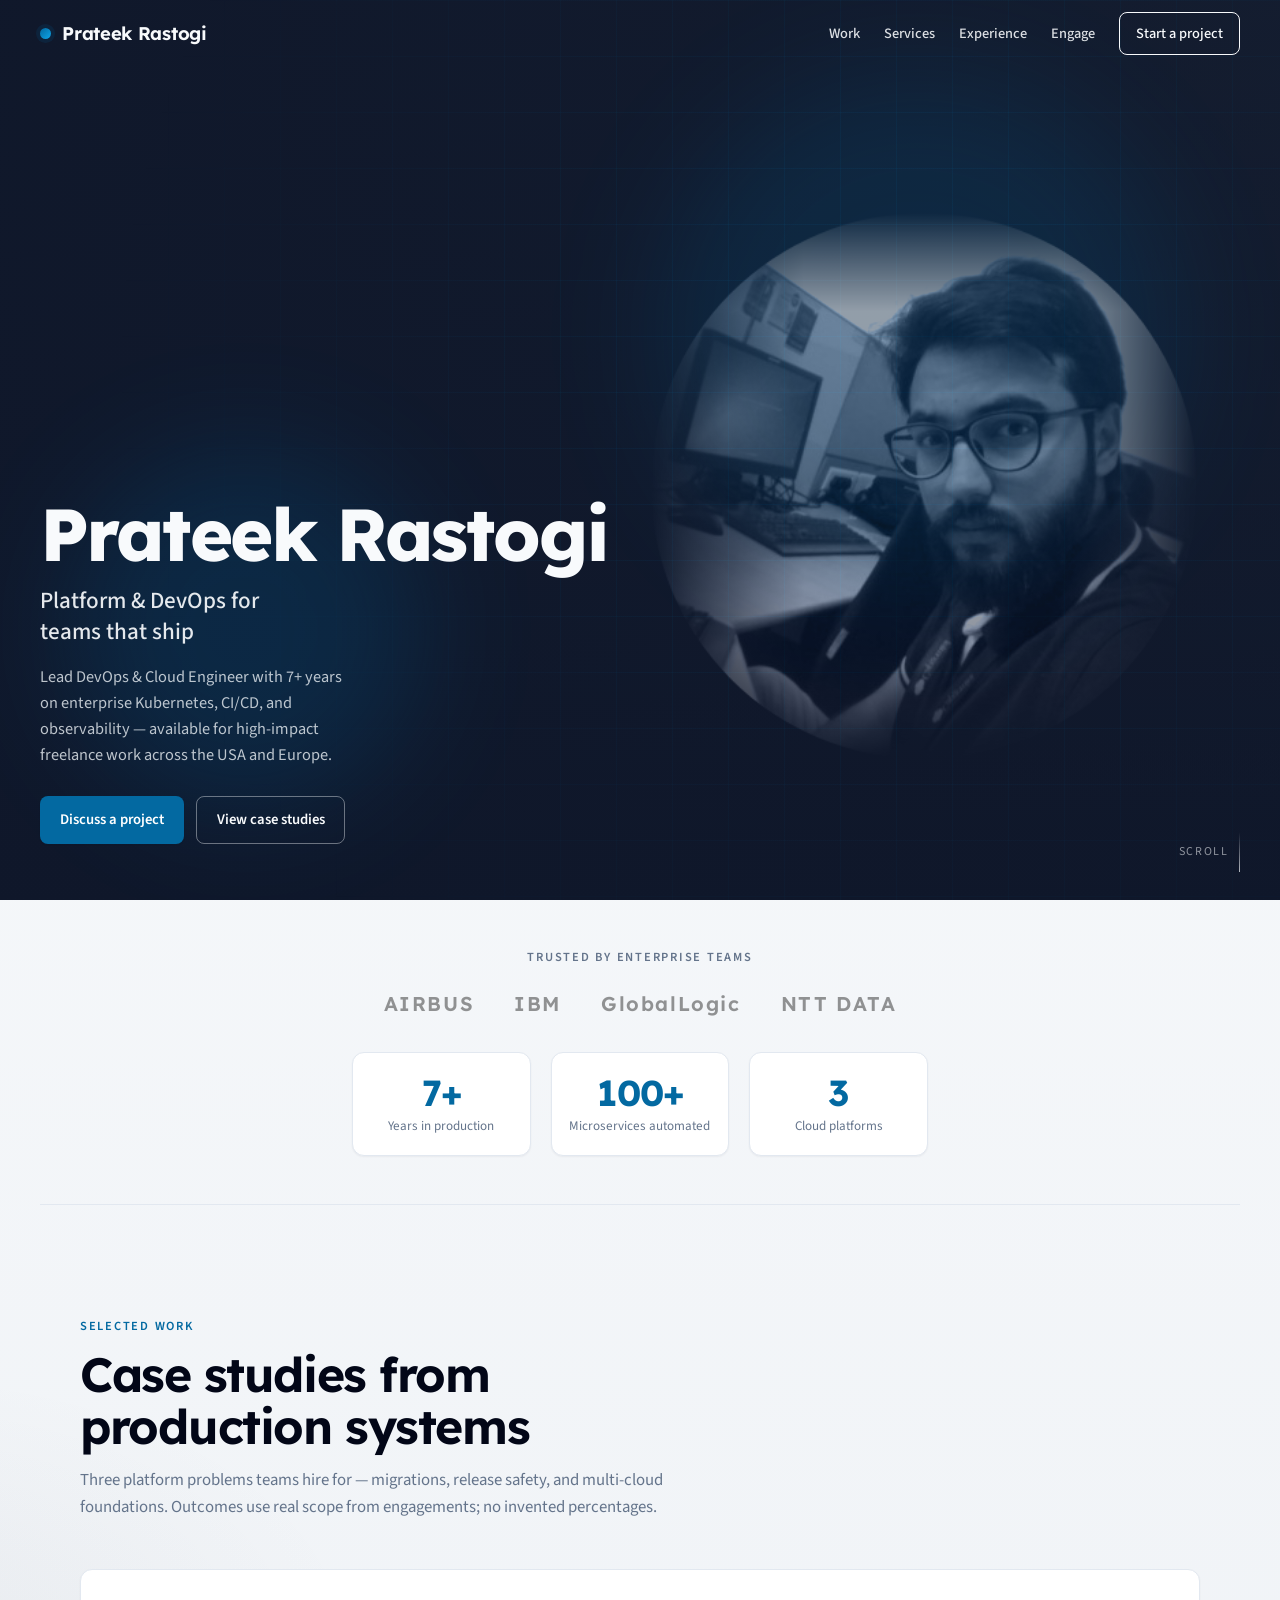
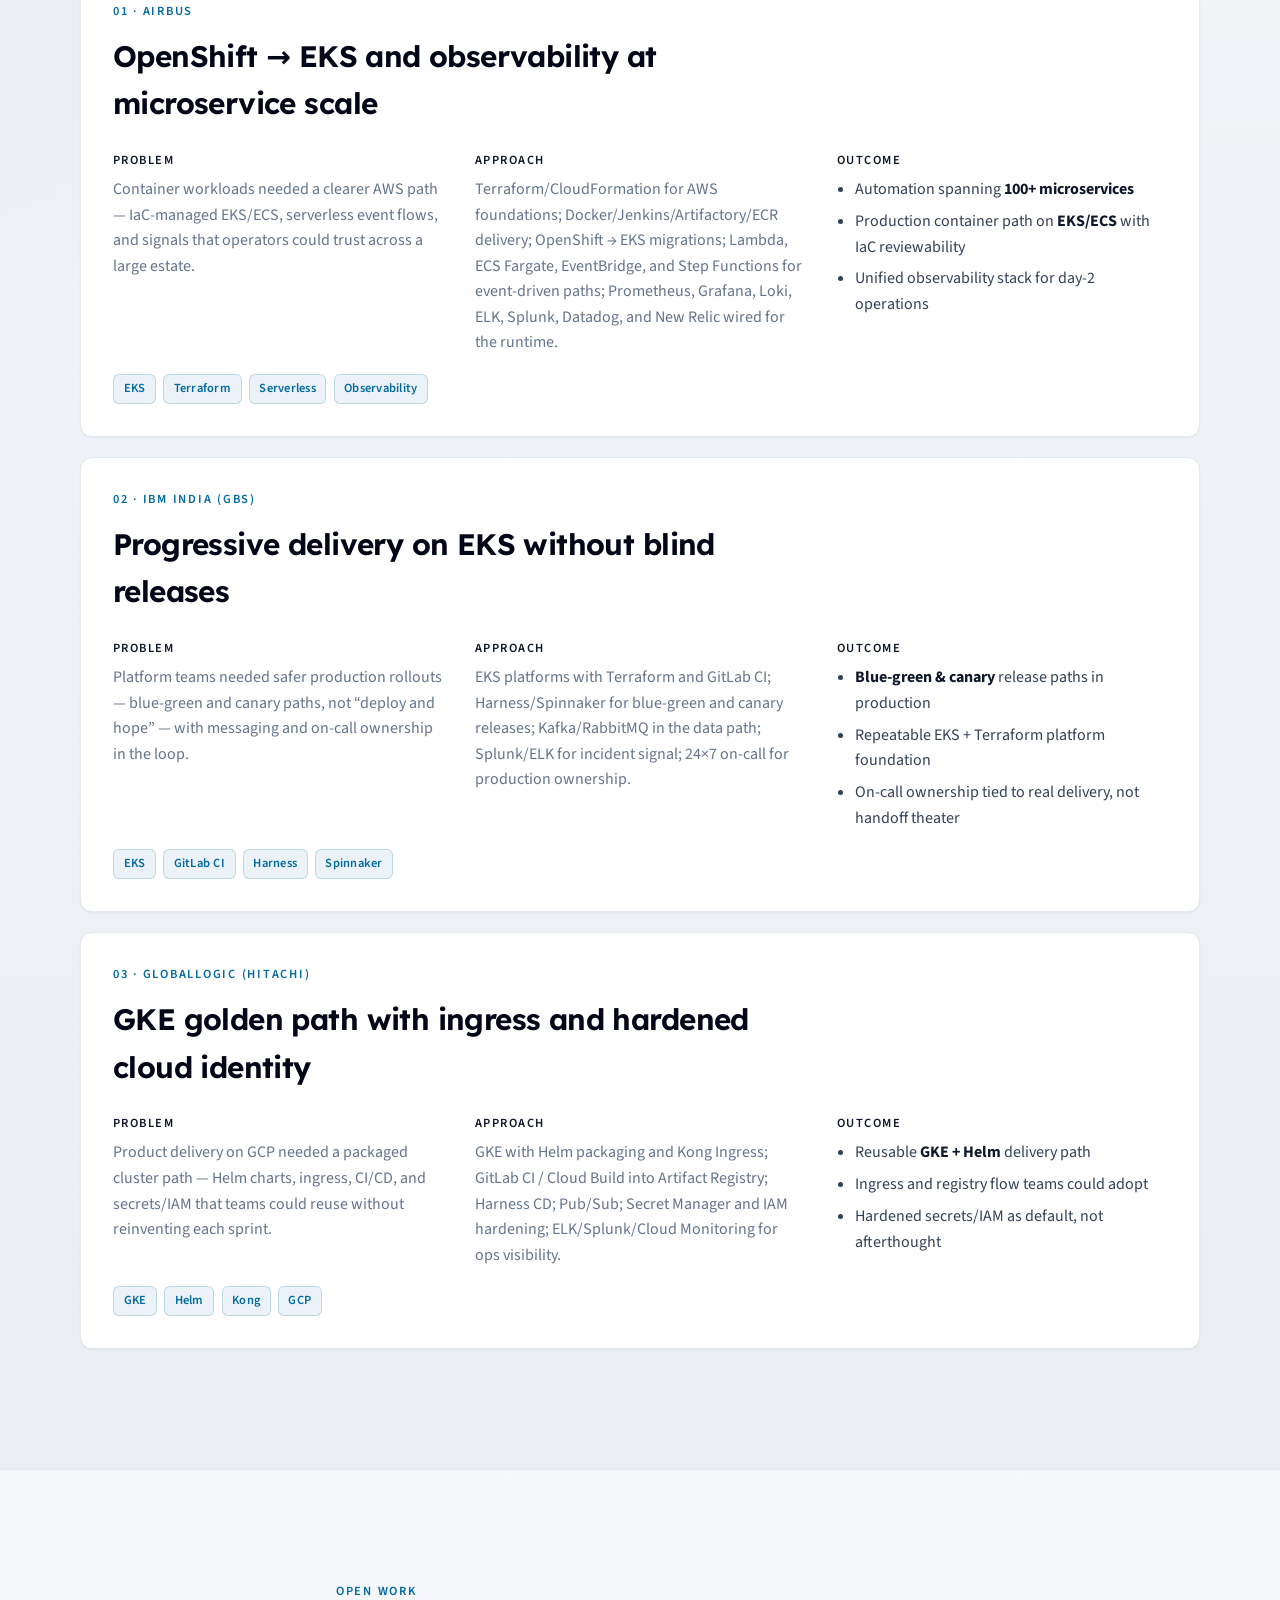
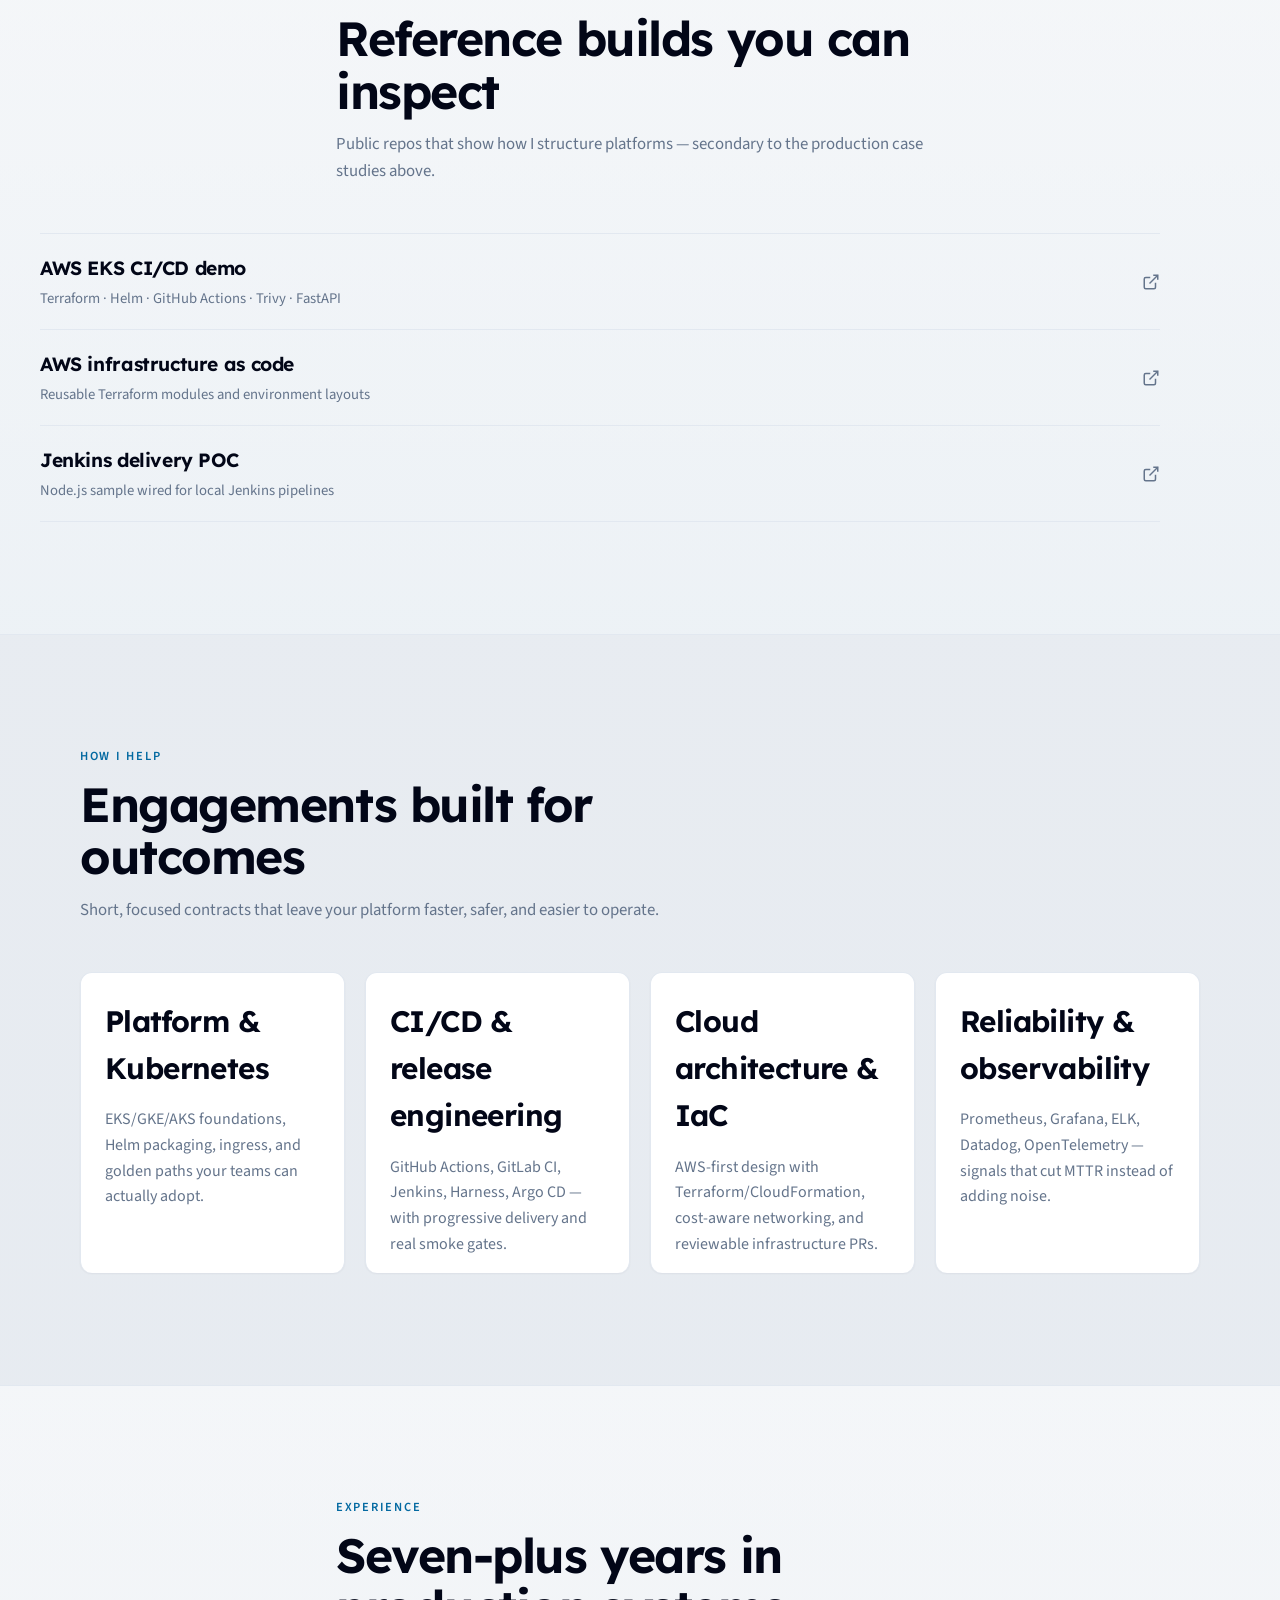
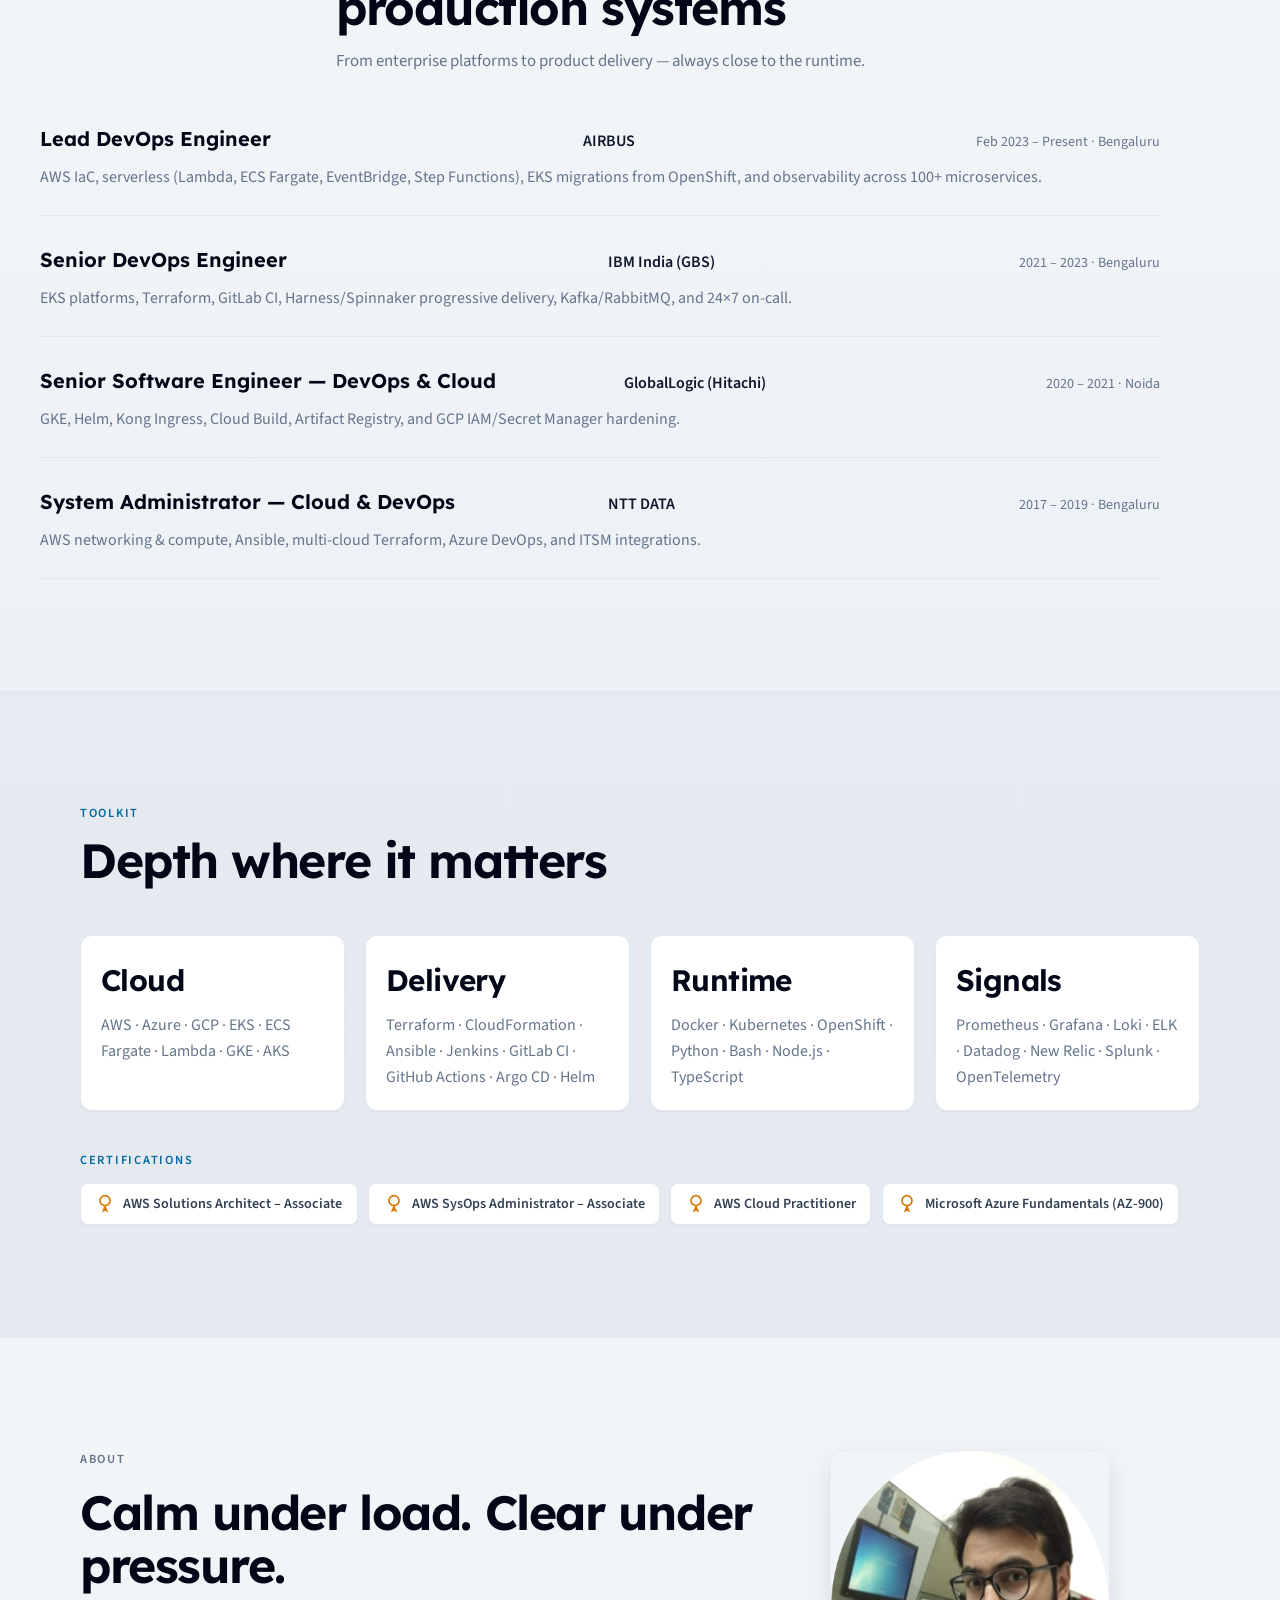
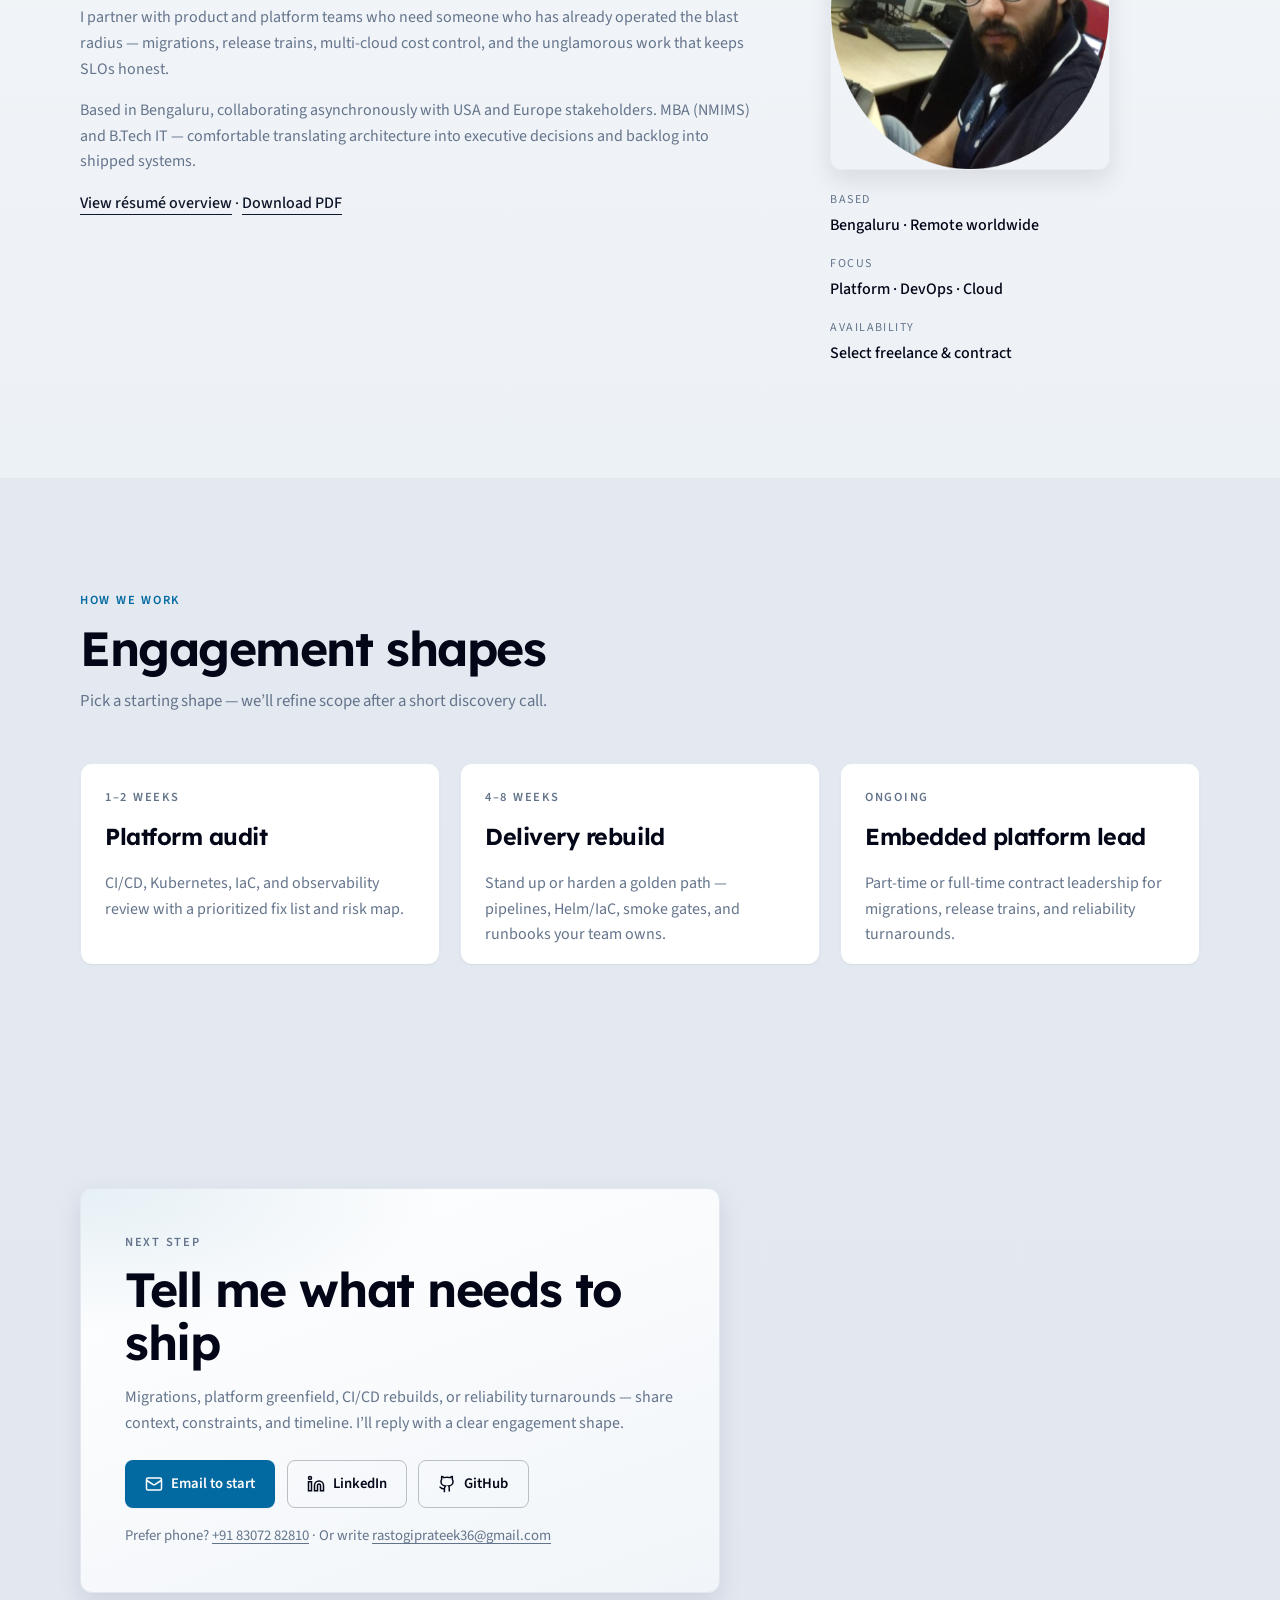
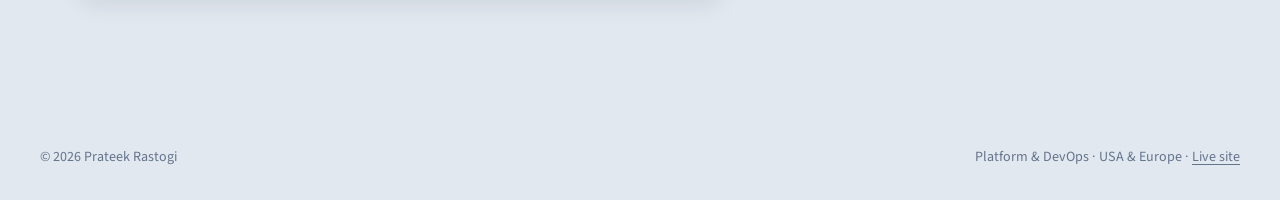
==== commit 2e877376: "Apply UI UX Pro Max design system for trust-focused portfolio polish Use uupm.cc design intelligence" ====
--- a/index.html
+++ b/index.html
@@ -3,43 +3,24 @@
 <head>
   <meta charset="UTF-8" />
   <meta name="viewport" content="width=device-width, initial-scale=1" />
-  <meta name="description" content="Prateek Rastogi — Lead Platform, DevOps &amp; SRE. Kubernetes, CI/CD, and production reliability for USA and Europe teams. AIRBUS · IBM · GlobalLogic · NTT DATA." />
-  <meta name="theme-color" content="#0b1520" />
-  <meta property="og:title" content="Prateek Rastogi · Platform · DevOps · SRE" />
-  <meta property="og:description" content="Reliable Kubernetes platforms, delivery systems, and observability for USA &amp; Europe production teams." />
+  <meta name="description" content="Prateek Rastogi — Lead DevOps & Platform Engineer. Kubernetes, CI/CD, and cloud reliability for teams across the USA and Europe." />
+  <meta name="theme-color" content="#0F172A" />
+  <meta property="og:title" content="Prateek Rastogi · Platform & DevOps" />
+  <meta property="og:description" content="Freelance Platform & DevOps engineer for high-impact work across the USA and Europe. Kubernetes, CI/CD, observability." />
   <meta property="og:type" content="website" />
   <meta property="og:url" content="https://prateek-devops-portfolio.netlify.app/" />
   <meta property="og:image" content="https://prateek-devops-portfolio.netlify.app/assets/portrait.png" />
-  <meta name="twitter:card" content="summary_large_image" />
-  <meta name="twitter:title" content="Prateek Rastogi · Platform · DevOps · SRE" />
-  <meta name="twitter:description" content="Platform, CI/CD, and SRE for high-stakes USA &amp; Europe teams." />
+  <meta name="twitter:card" content="summary" />
+  <meta name="twitter:title" content="Prateek Rastogi · Platform & DevOps" />
+  <meta name="twitter:description" content="Platform, CI/CD, and reliability for USA & Europe teams." />
   <meta name="twitter:image" content="https://prateek-devops-portfolio.netlify.app/assets/portrait.png" />
   <link rel="canonical" href="https://prateek-devops-portfolio.netlify.app/" />
-  <title>Prateek Rastogi · Platform · DevOps · SRE</title>
+  <title>Prateek Rastogi · Platform & DevOps</title>
   <link rel="preconnect" href="https://fonts.googleapis.com" />
   <link rel="preconnect" href="https://fonts.gstatic.com" crossorigin />
-  <link href="https://fonts.googleapis.com/css2?family=Fraunces:opsz,wght@9..144,500;9..144,650;9..144,750&family=Sora:wght@300;400;500;600&display=swap" rel="stylesheet" />
+  <link href="https://fonts.googleapis.com/css2?family=Lexend:wght@400;500;600;700&family=Source+Sans+3:wght@400;500;600;700&display=swap" rel="stylesheet" />
   <link rel="stylesheet" href="css/styles.css" />
   <link rel="icon" href="assets/portrait.png" type="image/png" />
-  <script type="application/ld+json">
-  {
-    "@context": "https://schema.org",
-    "@type": "Person",
-    "name": "Prateek Rastogi",
-    "url": "https://prateek-devops-portfolio.netlify.app/",
-    "image": "https://prateek-devops-portfolio.netlify.app/assets/portrait.png",
-    "jobTitle": "Lead Platform, DevOps & SRE Engineer",
-    "email": "mailto:rastogiprateek36@gmail.com",
-    "telephone": "+918307282810",
-    "sameAs": [
-      "https://linkedin.com/in/prateekdevops",
-      "https://github.com/Prat0487"
-    ],
-    "knowsAbout": ["Kubernetes", "Platform Engineering", "SRE", "CI/CD", "AWS", "Terraform", "Observability"],
-    "worksFor": { "@type": "Organization", "name": "AIRBUS" },
-    "address": { "@type": "PostalAddress", "addressLocality": "Bengaluru", "addressCountry": "IN" }
-  }
-  </script>
 </head>
 <body>
   <a class="skip-link" href="#work">Skip to work</a>
@@ -51,9 +32,10 @@
     </a>
     <nav class="nav" aria-label="Primary">
       <a href="#work">Work</a>
+      <a href="#services">Services</a>
       <a href="#experience">Experience</a>
       <a href="#engage">Engage</a>
-      <a class="nav-cta" href="#contact">Book a call</a>
+      <a class="nav-cta" href="#contact">Start a project</a>
     </nav>
     <button class="menu-toggle" type="button" aria-expanded="false" aria-controls="mobile-nav" data-menu-toggle>
       <span class="sr-only">Menu</span>
@@ -63,9 +45,10 @@
 
   <div class="mobile-nav" id="mobile-nav" data-mobile-nav hidden>
     <a href="#work">Work</a>
+    <a href="#services">Services</a>
     <a href="#experience">Experience</a>
     <a href="#engage">Engage</a>
-    <a href="#contact">Book a call</a>
+    <a href="#contact">Start a project</a>
   </div>
 
   <main id="top">
@@ -75,285 +58,341 @@
         <div class="hero-glow hero-glow-a"></div>
         <div class="hero-glow hero-glow-b"></div>
         <div class="hero-photo-plane">
-          <img src="assets/portrait.png" alt="" class="hero-photo" width="640" height="640" decoding="async" />
+          <img src="assets/portrait.png" alt="" class="hero-photo" width="640" height="640" />
         </div>
       </div>
       <div class="hero-content">
-        <p class="avail" data-reveal-immediate>
-          <span class="avail-dot" aria-hidden="true"></span>
-          Available for select USA &amp; Europe engagements
-        </p>
         <p class="hero-brand" id="hero-brand">Prateek Rastogi</p>
-        <h1 class="hero-title">I build reliable Kubernetes platforms, delivery systems, and observability for production teams.</h1>
+        <h1 class="hero-title">Platform &amp; DevOps for teams that ship</h1>
         <p class="hero-lede">
-          Lead Platform / DevOps / SRE with 7+ years in enterprise environments —
-          hired when USA and Europe teams need production judgment, not slide decks.
+          Lead DevOps &amp; Cloud Engineer with 7+ years on enterprise Kubernetes, CI/CD, and observability —
+          available for high-impact freelance work across the USA and Europe.
         </p>
         <div class="hero-actions">
-          <a class="btn btn-primary" href="#contact">Book a technical call</a>
-          <a class="btn btn-ghost" href="#work">View production work</a>
-        </div>
-      </div>
-    </section>
-
-    <section class="section trust" aria-label="Credibility">
-      <p class="trust-line">
-        Production platforms at
-        <strong>AIRBUS</strong> · <strong>IBM</strong> · <strong>GlobalLogic</strong> · <strong>NTT DATA</strong>
-      </p>
-      <ul class="proof-row">
-        <li><strong>7+</strong><span>years enterprise</span></li>
-        <li><strong>100+</strong><span>microservices</span></li>
-        <li><strong>3</strong><span>clouds · AWS GCP Azure</span></li>
-        <li><strong>24×7</strong><span>on-call ownership</span></li>
+          <a class="btn btn-primary" href="#contact">Discuss a project</a>
+          <a class="btn btn-ghost" href="#work">View case studies</a>
+        </div>
+      </div>
+      <div class="hero-scroll" aria-hidden="true">
+        <span>Scroll</span>
+        <i></i>
+      </div>
+    </section>
+
+    <section class="section trust" aria-label="Organizations">
+      <p class="trust-eyebrow">Trusted by enterprise teams</p>
+      <ul class="trust-logos" role="list">
+        <li><span class="trust-logo">AIRBUS</span></li>
+        <li><span class="trust-logo">IBM</span></li>
+        <li><span class="trust-logo">GlobalLogic</span></li>
+        <li><span class="trust-logo">NTT DATA</span></li>
       </ul>
+      <ul class="hero-metrics" aria-label="Key metrics">
+        <li class="metric-card" data-reveal>
+          <span class="metric-value">7+</span>
+          <span class="metric-label">Years in production</span>
+        </li>
+        <li class="metric-card" data-reveal>
+          <span class="metric-value">100+</span>
+          <span class="metric-label">Microservices automated</span>
+        </li>
+        <li class="metric-card" data-reveal>
+          <span class="metric-value">3</span>
+          <span class="metric-label">Cloud platforms</span>
+        </li>
+      </ul>
     </section>
 
     <section class="section" id="work" aria-labelledby="work-title">
       <div class="section-intro">
         <p class="eyebrow">Selected work</p>
-        <h2 id="work-title">Proof from production</h2>
-        <p class="section-copy">Three engagements that match what serious Platform / SRE buyers hire for. Outcomes reflect real scope — nothing invented.</p>
-      </div>
-
-      <article class="case" data-reveal>
-        <div class="case-top">
-          <p class="eyebrow">01 · AIRBUS · Lead DevOps</p>
-          <ul class="tag-list">
-            <li>EKS</li>
-            <li>Terraform</li>
-            <li>Observability</li>
-          </ul>
-        </div>
-        <h3>Container platform migration and estate-wide instrumentation</h3>
+        <h2 id="work-title">Case studies from production systems</h2>
+        <p class="section-copy">
+          Three platform problems teams hire for — migrations, release safety, and multi-cloud foundations.
+          Outcomes use real scope from engagements; no invented percentages.
+        </p>
+      </div>
+
+      <article class="case case-card" data-reveal>
+        <div class="case-header">
+          <p class="eyebrow">01 · AIRBUS</p>
+          <h3>OpenShift → EKS and observability at microservice scale</h3>
+        </div>
         <div class="case-body">
           <div class="case-block">
             <h4>Problem</h4>
-            <p>Needed a durable AWS path — EKS/ECS under IaC, event-driven serverless, and operator-grade signals across a large microservice estate.</p>
+            <p>
+              Container workloads needed a clearer AWS path — IaC-managed EKS/ECS, serverless event flows,
+              and signals that operators could trust across a large estate.
+            </p>
           </div>
           <div class="case-block">
             <h4>Approach</h4>
-            <p>Terraform/CloudFormation; OpenShift → EKS; Jenkins/Artifactory/ECR; Lambda, ECS Fargate, EventBridge, Step Functions; Prometheus, Grafana, Loki, ELK, Splunk, Datadog, New Relic.</p>
+            <p>
+              Terraform/CloudFormation for AWS foundations; Docker/Jenkins/Artifactory/ECR delivery;
+              OpenShift → EKS migrations; Lambda, ECS Fargate, EventBridge, and Step Functions for event-driven paths;
+              Prometheus, Grafana, Loki, ELK, Splunk, Datadog, and New Relic wired for the runtime.
+            </p>
           </div>
           <div class="case-block">
             <h4>Outcome</h4>
             <ul class="outcome-list">
-              <li>Automation across <strong>100+ microservices</strong></li>
-              <li>Production path on <strong>EKS/ECS</strong> with reviewable IaC</li>
-              <li>Day-2 observability operators can use</li>
+              <li>Automation spanning <strong>100+ microservices</strong></li>
+              <li>Production container path on <strong>EKS/ECS</strong> with IaC reviewability</li>
+              <li>Unified observability stack for day-2 operations</li>
             </ul>
           </div>
         </div>
+        <ul class="tag-list">
+          <li>EKS</li>
+          <li>Terraform</li>
+          <li>Serverless</li>
+          <li>Observability</li>
+        </ul>
       </article>
 
-      <article class="case" data-reveal>
-        <div class="case-top">
-          <p class="eyebrow">02 · IBM · Senior DevOps</p>
-          <ul class="tag-list">
-            <li>EKS</li>
-            <li>Harness</li>
-            <li>GitLab CI</li>
-          </ul>
-        </div>
-        <h3>Progressive delivery under production traffic</h3>
+      <article class="case case-card" data-reveal>
+        <div class="case-header">
+          <p class="eyebrow">02 · IBM India (GBS)</p>
+          <h3>Progressive delivery on EKS without blind releases</h3>
+        </div>
         <div class="case-body">
           <div class="case-block">
             <h4>Problem</h4>
-            <p>Releases needed blue-green and canary paths — with messaging, logs, and on-call ownership in one system of work.</p>
+            <p>
+              Platform teams needed safer production rollouts — blue-green and canary paths, not
+              “deploy and hope” — with messaging and on-call ownership in the loop.
+            </p>
           </div>
           <div class="case-block">
             <h4>Approach</h4>
-            <p>EKS + Terraform + GitLab CI; Harness/Spinnaker progressive delivery; Kafka/RabbitMQ; Splunk/ELK; 24×7 on-call.</p>
+            <p>
+              EKS platforms with Terraform and GitLab CI; Harness/Spinnaker for blue-green and canary releases;
+              Kafka/RabbitMQ in the data path; Splunk/ELK for incident signal; 24×7 on-call for production ownership.
+            </p>
           </div>
           <div class="case-block">
             <h4>Outcome</h4>
             <ul class="outcome-list">
-              <li><strong>Blue-green &amp; canary</strong> in production</li>
-              <li>Repeatable EKS platform foundation</li>
-              <li>On-call tied to delivery, not handoff theater</li>
+              <li><strong>Blue-green &amp; canary</strong> release paths in production</li>
+              <li>Repeatable EKS + Terraform platform foundation</li>
+              <li>On-call ownership tied to real delivery, not handoff theater</li>
             </ul>
           </div>
         </div>
+        <ul class="tag-list">
+          <li>EKS</li>
+          <li>GitLab CI</li>
+          <li>Harness</li>
+          <li>Spinnaker</li>
+        </ul>
       </article>
 
-      <article class="case" data-reveal>
-        <div class="case-top">
-          <p class="eyebrow">03 · GlobalLogic · Senior DevOps &amp; Cloud</p>
-          <ul class="tag-list">
-            <li>GKE</li>
-            <li>Helm</li>
-            <li>GCP</li>
-          </ul>
-        </div>
-        <h3>GKE golden path with ingress and hardened identity</h3>
+      <article class="case case-card" data-reveal>
+        <div class="case-header">
+          <p class="eyebrow">03 · GlobalLogic (Hitachi)</p>
+          <h3>GKE golden path with ingress and hardened cloud identity</h3>
+        </div>
         <div class="case-body">
           <div class="case-block">
             <h4>Problem</h4>
-            <p>Product teams needed a reusable GCP cluster path — Helm, ingress, CI/CD, secrets/IAM — without reinventing each sprint.</p>
+            <p>
+              Product delivery on GCP needed a packaged cluster path — Helm charts, ingress, CI/CD,
+              and secrets/IAM that teams could reuse without reinventing each sprint.
+            </p>
           </div>
           <div class="case-block">
             <h4>Approach</h4>
-            <p>GKE + Helm + Kong Ingress; GitLab CI / Cloud Build → Artifact Registry; Harness CD; Pub/Sub; Secret Manager &amp; IAM hardening.</p>
+            <p>
+              GKE with Helm packaging and Kong Ingress; GitLab CI / Cloud Build into Artifact Registry;
+              Harness CD; Pub/Sub; Secret Manager and IAM hardening; ELK/Splunk/Cloud Monitoring for ops visibility.
+            </p>
           </div>
           <div class="case-block">
             <h4>Outcome</h4>
             <ul class="outcome-list">
               <li>Reusable <strong>GKE + Helm</strong> delivery path</li>
               <li>Ingress and registry flow teams could adopt</li>
-              <li>Secrets/IAM as defaults, not cleanup</li>
+              <li>Hardened secrets/IAM as default, not afterthought</li>
             </ul>
           </div>
         </div>
+        <ul class="tag-list">
+          <li>GKE</li>
+          <li>Helm</li>
+          <li>Kong</li>
+          <li>GCP</li>
+        </ul>
       </article>
-
-      <p class="labs-inline" data-reveal>
-        Open references:
-        <a href="https://github.com/Prat0487/CICD-Demo" target="_blank" rel="noopener">EKS CI/CD demo</a> ·
-        <a href="https://github.com/Prat0487/aws-infra" target="_blank" rel="noopener">aws-infra</a> ·
-        <a href="https://github.com/Prat0487/sample-nodejs-app" target="_blank" rel="noopener">Jenkins POC</a>
-      </p>
-    </section>
-
-    <section class="section section-alt" id="services" aria-labelledby="services-title">
-      <div class="section-intro">
-        <p class="eyebrow">Services</p>
-        <h2 id="services-title">What I am hired to fix</h2>
+    </section>
+
+    <section class="section section-alt" id="labs" aria-labelledby="labs-title">
+      <div class="section-intro">
+        <p class="eyebrow">Open work</p>
+        <h2 id="labs-title">Reference builds you can inspect</h2>
+        <p class="section-copy">Public repos that show how I structure platforms — secondary to the production case studies above.</p>
+      </div>
+      <ul class="labs-list">
+        <li data-reveal>
+          <a href="https://github.com/Prat0487/CICD-Demo" target="_blank" rel="noopener">
+            <span class="labs-name">AWS EKS CI/CD demo</span>
+            <span class="labs-desc">Terraform · Helm · GitHub Actions · Trivy · FastAPI</span>
+            <svg class="icon-external" width="18" height="18" viewBox="0 0 24 24" fill="none" stroke="currentColor" stroke-width="2" aria-hidden="true"><path d="M18 13v6a2 2 0 0 1-2 2H5a2 2 0 0 1-2-2V8a2 2 0 0 1 2-2h6"/><polyline points="15 3 21 3 21 9"/><line x1="10" y1="14" x2="21" y2="3"/></svg>
+          </a>
+        </li>
+        <li data-reveal>
+          <a href="https://github.com/Prat0487/aws-infra" target="_blank" rel="noopener">
+            <span class="labs-name">AWS infrastructure as code</span>
+            <span class="labs-desc">Reusable Terraform modules and environment layouts</span>
+            <svg class="icon-external" width="18" height="18" viewBox="0 0 24 24" fill="none" stroke="currentColor" stroke-width="2" aria-hidden="true"><path d="M18 13v6a2 2 0 0 1-2 2H5a2 2 0 0 1-2-2V8a2 2 0 0 1 2-2h6"/><polyline points="15 3 21 3 21 9"/><line x1="10" y1="14" x2="21" y2="3"/></svg>
+          </a>
+        </li>
+        <li data-reveal>
+          <a href="https://github.com/Prat0487/sample-nodejs-app" target="_blank" rel="noopener">
+            <span class="labs-name">Jenkins delivery POC</span>
+            <span class="labs-desc">Node.js sample wired for local Jenkins pipelines</span>
+            <svg class="icon-external" width="18" height="18" viewBox="0 0 24 24" fill="none" stroke="currentColor" stroke-width="2" aria-hidden="true"><path d="M18 13v6a2 2 0 0 1-2 2H5a2 2 0 0 1-2-2V8a2 2 0 0 1 2-2h6"/><polyline points="15 3 21 3 21 9"/><line x1="10" y1="14" x2="21" y2="3"/></svg>
+          </a>
+        </li>
+      </ul>
+    </section>
+
+    <section class="section" id="services" aria-labelledby="services-title">
+      <div class="section-intro">
+        <p class="eyebrow">How I help</p>
+        <h2 id="services-title">Engagements built for outcomes</h2>
+        <p class="section-copy">Short, focused contracts that leave your platform faster, safer, and easier to operate.</p>
       </div>
       <div class="services">
-        <article data-reveal>
+        <article class="service-card" data-reveal>
           <h3>Platform &amp; Kubernetes</h3>
-          <p>EKS / GKE / AKS foundations, Helm packaging, ingress, and golden paths teams adopt.</p>
-        </article>
-        <article data-reveal>
-          <h3>CI/CD &amp; releases</h3>
-          <p>GitHub Actions, GitLab CI, Jenkins, Harness, Argo CD — canaries, smoke gates, rollback.</p>
-        </article>
-        <article data-reveal>
-          <h3>Cloud &amp; IaC</h3>
-          <p>AWS-first Terraform/CloudFormation, cost-aware networking, infrastructure PRs that pass review.</p>
-        </article>
-        <article data-reveal>
-          <h3>SRE &amp; observability</h3>
-          <p>Prometheus, Grafana, ELK, Datadog, OpenTelemetry — SLOs, alert hygiene, faster incident loops.</p>
-        </article>
-      </div>
-    </section>
-
-    <section class="section" id="experience" aria-labelledby="experience-title">
+          <p>EKS/GKE/AKS foundations, Helm packaging, ingress, and golden paths your teams can actually adopt.</p>
+        </article>
+        <article class="service-card" data-reveal>
+          <h3>CI/CD &amp; release engineering</h3>
+          <p>GitHub Actions, GitLab CI, Jenkins, Harness, Argo CD — with progressive delivery and real smoke gates.</p>
+        </article>
+        <article class="service-card" data-reveal>
+          <h3>Cloud architecture &amp; IaC</h3>
+          <p>AWS-first design with Terraform/CloudFormation, cost-aware networking, and reviewable infrastructure PRs.</p>
+        </article>
+        <article class="service-card" data-reveal>
+          <h3>Reliability &amp; observability</h3>
+          <p>Prometheus, Grafana, ELK, Datadog, OpenTelemetry — signals that cut MTTR instead of adding noise.</p>
+        </article>
+      </div>
+    </section>
+
+    <section class="section section-alt" id="experience" aria-labelledby="experience-title">
       <div class="section-intro">
         <p class="eyebrow">Experience</p>
-        <h2 id="experience-title">Seven-plus years close to the runtime</h2>
+        <h2 id="experience-title">Seven-plus years in production systems</h2>
+        <p class="section-copy">From enterprise platforms to product delivery — always close to the runtime.</p>
       </div>
       <ol class="timeline">
         <li data-reveal>
           <div class="timeline-meta">
             <span class="timeline-role">Lead DevOps Engineer</span>
             <span class="timeline-org">AIRBUS</span>
-            <span class="timeline-dates">2023 – Present</span>
-          </div>
-          <p>AWS IaC, serverless, OpenShift → EKS, observability across 100+ microservices.</p>
+            <span class="timeline-dates">Feb 2023 – Present · Bengaluru</span>
+          </div>
+          <p>
+            AWS IaC, serverless (Lambda, ECS Fargate, EventBridge, Step Functions), EKS migrations from OpenShift,
+            and observability across 100+ microservices.
+          </p>
         </li>
         <li data-reveal>
           <div class="timeline-meta">
             <span class="timeline-role">Senior DevOps Engineer</span>
             <span class="timeline-org">IBM India (GBS)</span>
-            <span class="timeline-dates">2021 – 2023</span>
-          </div>
-          <p>EKS, Terraform, GitLab CI, Harness/Spinnaker progressive delivery, 24×7 on-call.</p>
+            <span class="timeline-dates">2021 – 2023 · Bengaluru</span>
+          </div>
+          <p>EKS platforms, Terraform, GitLab CI, Harness/Spinnaker progressive delivery, Kafka/RabbitMQ, and 24×7 on-call.</p>
         </li>
         <li data-reveal>
           <div class="timeline-meta">
             <span class="timeline-role">Senior Software Engineer — DevOps &amp; Cloud</span>
             <span class="timeline-org">GlobalLogic (Hitachi)</span>
-            <span class="timeline-dates">2020 – 2021</span>
-          </div>
-          <p>GKE, Helm, Kong Ingress, Cloud Build, GCP IAM / Secret Manager.</p>
+            <span class="timeline-dates">2020 – 2021 · Noida</span>
+          </div>
+          <p>GKE, Helm, Kong Ingress, Cloud Build, Artifact Registry, and GCP IAM/Secret Manager hardening.</p>
         </li>
         <li data-reveal>
           <div class="timeline-meta">
             <span class="timeline-role">System Administrator — Cloud &amp; DevOps</span>
             <span class="timeline-org">NTT DATA</span>
-            <span class="timeline-dates">2017 – 2019</span>
-          </div>
-          <p>AWS networking &amp; compute, Ansible, multi-cloud Terraform, Azure DevOps.</p>
+            <span class="timeline-dates">2017 – 2019 · Bengaluru</span>
+          </div>
+          <p>AWS networking &amp; compute, Ansible, multi-cloud Terraform, Azure DevOps, and ITSM integrations.</p>
         </li>
       </ol>
-      <div class="stack-compact" data-reveal>
-        <p><strong>Cloud</strong> AWS · Azure · GCP · EKS · ECS · Lambda · GKE</p>
-        <p><strong>Delivery</strong> Terraform · Ansible · Jenkins · GitLab CI · GitHub Actions · Argo CD · Helm</p>
-        <p><strong>Signals</strong> Prometheus · Grafana · Loki · ELK · Datadog · Splunk · OpenTelemetry</p>
-        <p><strong>Certs</strong> AWS SAA · AWS SysOps · AWS CP · AZ-900</p>
-      </div>
-    </section>
-
-    <section class="section section-alt" id="engage" aria-labelledby="engage-title">
-      <div class="section-intro">
-        <p class="eyebrow">Engage</p>
-        <h2 id="engage-title">How USA &amp; Europe teams work with me</h2>
-        <p class="section-copy">Scoped consulting. Typical reply within 1–2 business days.</p>
-      </div>
-      <div class="engage-grid">
-        <article data-reveal>
-          <p class="eyebrow">1–2 weeks</p>
-          <h3>Platform audit</h3>
-          <p>CI/CD, Kubernetes, IaC, and observability review with a prioritized risk map.</p>
-        </article>
-        <article data-reveal>
-          <p class="eyebrow">4–12 weeks</p>
-          <h3>Rebuild sprint</h3>
-          <p>Golden paths, pipelines, Helm/IaC, smoke gates, and runbooks your team owns.</p>
-        </article>
-        <article data-reveal>
-          <p class="eyebrow">Ongoing</p>
-          <h3>Fractional lead</h3>
-          <p>Embedded platform / SRE leadership for migrations and reliability turnarounds.</p>
-        </article>
-      </div>
-      <div class="qualify" data-reveal>
-        <div>
-          <h3>A strong fit if you need</h3>
-          <ul class="plain-list">
-            <li>A migration or rebuild that cannot slip quietly</li>
-            <li>Release safety under real traffic</li>
-            <li>Observability that shortens incidents</li>
-            <li>Someone who can brief engineers and leadership</li>
-          </ul>
-        </div>
-        <div>
-          <h3>Not a fit if you want</h3>
-          <ul class="plain-list">
-            <li>Feature development as the primary scope</li>
-            <li>A large consultancy bench instead of one senior IC</li>
-            <li>Emergency fixes with no root-cause work</li>
-            <li>Handoff with zero team involvement</li>
-          </ul>
-        </div>
-      </div>
-      <div class="engage-notes" data-reveal>
-        <p><strong>Timezone</strong> — Overlap for US East/West and Europe; async-first written updates.</p>
-        <p><strong>Commercial</strong> — Contract / freelance via invoice. Rate shared after a short fit call based on scope and urgency.</p>
-        <p><strong>Security</strong> — NDA-ready; least-privilege access models.</p>
-      </div>
-    </section>
-
-    <section class="section" id="about" aria-labelledby="about-title">
+    </section>
+
+    <section class="section" id="stack" aria-labelledby="stack-title">
+      <div class="section-intro">
+        <p class="eyebrow">Toolkit</p>
+        <h2 id="stack-title">Depth where it matters</h2>
+      </div>
+      <div class="stack-groups">
+        <div data-reveal>
+          <h3>Cloud</h3>
+          <p>AWS · Azure · GCP · EKS · ECS Fargate · Lambda · GKE · AKS</p>
+        </div>
+        <div data-reveal>
+          <h3>Delivery</h3>
+          <p>Terraform · CloudFormation · Ansible · Jenkins · GitLab CI · GitHub Actions · Argo CD · Helm</p>
+        </div>
+        <div data-reveal>
+          <h3>Runtime</h3>
+          <p>Docker · Kubernetes · OpenShift · Python · Bash · Node.js · TypeScript</p>
+        </div>
+        <div data-reveal>
+          <h3>Signals</h3>
+          <p>Prometheus · Grafana · Loki · ELK · Datadog · New Relic · Splunk · OpenTelemetry</p>
+        </div>
+      </div>
+      <div class="certs" data-reveal>
+        <p class="eyebrow">Certifications</p>
+        <ul class="cert-badges" role="list">
+          <li class="cert-badge">
+            <svg width="20" height="20" viewBox="0 0 24 24" fill="none" stroke="currentColor" stroke-width="2" aria-hidden="true"><path d="M12 15l-2 5 2-1 2 1-2-5"/><circle cx="12" cy="8" r="6"/></svg>
+            AWS Solutions Architect – Associate
+          </li>
+          <li class="cert-badge">
+            <svg width="20" height="20" viewBox="0 0 24 24" fill="none" stroke="currentColor" stroke-width="2" aria-hidden="true"><path d="M12 15l-2 5 2-1 2 1-2-5"/><circle cx="12" cy="8" r="6"/></svg>
+            AWS SysOps Administrator – Associate
+          </li>
+          <li class="cert-badge">
+            <svg width="20" height="20" viewBox="0 0 24 24" fill="none" stroke="currentColor" stroke-width="2" aria-hidden="true"><path d="M12 15l-2 5 2-1 2 1-2-5"/><circle cx="12" cy="8" r="6"/></svg>
+            AWS Cloud Practitioner
+          </li>
+          <li class="cert-badge">
+            <svg width="20" height="20" viewBox="0 0 24 24" fill="none" stroke="currentColor" stroke-width="2" aria-hidden="true"><path d="M12 15l-2 5 2-1 2 1-2-5"/><circle cx="12" cy="8" r="6"/></svg>
+            Microsoft Azure Fundamentals (AZ-900)
+          </li>
+        </ul>
+      </div>
+    </section>
+
+    <section class="section section-alt" id="about" aria-labelledby="about-title">
       <div class="about-layout">
         <div class="about-copy" data-reveal>
           <p class="eyebrow">About</p>
           <h2 id="about-title">Calm under load. Clear under pressure.</h2>
           <p>
-            I take the work that sits on the critical path — migrations, release trains, multi-cloud cost control,
-            and the systems that keep SLOs honest. Based in Bengaluru; collaborating with USA and Europe stakeholders.
-            MBA (NMIMS) · B.Tech IT.
+            I partner with product and platform teams who need someone who has already operated the blast radius —
+            migrations, release trains, multi-cloud cost control, and the unglamorous work that keeps SLOs honest.
           </p>
           <p>
-            <a class="text-link" href="resume/">Résumé overview</a>
-            <span aria-hidden="true"> · </span>
-            <a class="text-link" href="resume/Prateek_Rastogi_Senior_Devops.pdf">PDF</a>
+            Based in Bengaluru, collaborating asynchronously with USA and Europe stakeholders. MBA (NMIMS) and
+            B.Tech IT — comfortable translating architecture into executive decisions and backlog into shipped systems.
           </p>
+          <a class="text-link" href="resume/">View résumé overview</a>
+          <span aria-hidden="true"> · </span>
+          <a class="text-link" href="resume/Prateek_Rastogi_Senior_Devops.pdf">Download PDF</a>
         </div>
         <aside class="about-panel" data-reveal>
-          <img src="assets/portrait.png" alt="Portrait of Prateek Rastogi" width="320" height="320" loading="lazy" />
+          <img src="assets/portrait.png" alt="Portrait of Prateek Rastogi" width="320" height="320" />
           <dl>
             <div>
               <dt>Based</dt>
@@ -361,33 +400,67 @@
             </div>
             <div>
               <dt>Focus</dt>
-              <dd>Platform · DevOps · SRE</dd>
+              <dd>Platform · DevOps · Cloud</dd>
             </div>
             <div>
-              <dt>Markets</dt>
-              <dd>USA · Europe</dd>
+              <dt>Availability</dt>
+              <dd>Select freelance &amp; contract</dd>
             </div>
           </dl>
         </aside>
       </div>
     </section>
 
+    <section class="section" id="engage" aria-labelledby="engage-title">
+      <div class="section-intro">
+        <p class="eyebrow">How we work</p>
+        <h2 id="engage-title">Engagement shapes</h2>
+        <p class="section-copy">Pick a starting shape — we’ll refine scope after a short discovery call.</p>
+      </div>
+      <div class="engage-grid">
+        <article class="engage-card" data-reveal>
+          <p class="eyebrow">1–2 weeks</p>
+          <h3>Platform audit</h3>
+          <p>CI/CD, Kubernetes, IaC, and observability review with a prioritized fix list and risk map.</p>
+        </article>
+        <article class="engage-card" data-reveal>
+          <p class="eyebrow">4–8 weeks</p>
+          <h3>Delivery rebuild</h3>
+          <p>Stand up or harden a golden path — pipelines, Helm/IaC, smoke gates, and runbooks your team owns.</p>
+        </article>
+        <article class="engage-card" data-reveal>
+          <p class="eyebrow">Ongoing</p>
+          <h3>Embedded platform lead</h3>
+          <p>Part-time or full-time contract leadership for migrations, release trains, and reliability turnarounds.</p>
+        </article>
+      </div>
+    </section>
+
     <section class="section contact" id="contact" aria-labelledby="contact-title">
       <div class="contact-panel" data-reveal>
         <p class="eyebrow">Next step</p>
-        <h2 id="contact-title">Book a technical call</h2>
+        <h2 id="contact-title">Tell me what needs to ship</h2>
         <p>
-          Send company, timezone, problem, and timeline. I’ll reply with a clear engagement shape —
-          usually within 1–2 business days.
+          Migrations, platform greenfield, CI/CD rebuilds, or reliability turnarounds —
+          share context, constraints, and timeline. I’ll reply with a clear engagement shape.
         </p>
         <div class="contact-actions">
-          <a class="btn btn-primary" href="mailto:rastogiprateek36@gmail.com?subject=Platform%20%2F%20SRE%20engagement%20%E2%80%94%20USA%20%2F%20Europe&body=Hi%20Prateek%2C%0A%0ACompany%20%2F%20team%3A%0ATimezone%20%28USA%20%2F%20Europe%29%3A%0AProblem%20to%20solve%3A%0ATimeline%3A%0ABudget%20band%20%28optional%29%3A%0A">Email to start</a>
-          <a class="btn btn-ghost" href="https://linkedin.com/in/prateekdevops" target="_blank" rel="noopener">LinkedIn</a>
+          <a class="btn btn-primary" href="mailto:rastogiprateek36@gmail.com?subject=Platform%20%2F%20DevOps%20engagement">
+            <svg width="18" height="18" viewBox="0 0 24 24" fill="none" stroke="currentColor" stroke-width="2" aria-hidden="true"><rect x="2" y="4" width="20" height="16" rx="2"/><path d="m22 7-8.97 5.7a1.94 1.94 0 0 1-2.06 0L2 7"/></svg>
+            Email to start
+          </a>
+          <a class="btn btn-ghost" href="https://linkedin.com/in/prateekdevops" target="_blank" rel="noopener">
+            <svg width="18" height="18" viewBox="0 0 24 24" fill="none" stroke="currentColor" stroke-width="2" aria-hidden="true"><path d="M16 8a6 6 0 0 1 6 6v7h-4v-7a2 2 0 0 0-4 0v7h-4v-7a6 6 0 0 1 6-6z"/><rect x="2" y="9" width="4" height="12"/><circle cx="4" cy="4" r="2"/></svg>
+            LinkedIn
+          </a>
+          <a class="btn btn-ghost" href="https://github.com/Prat0487" target="_blank" rel="noopener">
+            <svg width="18" height="18" viewBox="0 0 24 24" fill="none" stroke="currentColor" stroke-width="2" aria-hidden="true"><path d="M15 22v-4a4.8 4.8 0 0 0-1-3.5c3 0 6-2 6-5.5.08-1.25-.27-2.48-1-3.5.28-1.15.28-2.35 0-3.5 0 0-1 0-3 1.5-2.64-.5-5.36-.5-8 0C6 2 5 2 5 2c-.3 1.15-.3 2.35 0 3.5A5.4 5.4 0 0 0 4 9c0 3.5 3 5.5 6 5.5-.39.49-.68 1.05-.85 1.65S8.5 17.5 8.5 19v4"/><path d="M9 18c-4.51 2-5-2-7-2"/></svg>
+            GitHub
+          </a>
         </div>
         <p class="contact-note">
-          <a href="mailto:rastogiprateek36@gmail.com">rastogiprateek36@gmail.com</a>
-          · <a href="tel:+918307282810">+91 83072 82810</a>
-          · <a href="https://github.com/Prat0487" target="_blank" rel="noopener">GitHub</a>
+          Prefer phone? <a href="tel:+918307282810">+91 83072 82810</a>
+          · Or write <a href="mailto:rastogiprateek36@gmail.com">rastogiprateek36@gmail.com</a>
         </p>
       </div>
     </section>
@@ -395,7 +468,7 @@
 
   <footer class="site-footer">
     <p>© <span data-year></span> Prateek Rastogi</p>
-    <p>Platform · DevOps · SRE · USA &amp; Europe</p>
+    <p>Platform &amp; DevOps · USA &amp; Europe · <a href="https://prateek-devops-portfolio.netlify.app/">Live site</a></p>
   </footer>
 
   <script src="js/main.js" defer></script>
--- a/css/styles.css
+++ b/css/styles.css
@@ -1,20 +1,27 @@
 :root {
-  --ink: #0b1520;
-  --ink-soft: #162433;
-  --mist: #eef3f7;
-  --paper: #f7fafc;
-  --line: rgba(11, 21, 32, 0.12);
-  --muted: #445463;
-  --accent: #1f6f63;
-  --accent-deep: #145248;
-  --glacier: #7eb6c9;
-  --glow: rgba(126, 182, 201, 0.35);
-  --font-display: "Fraunces", "Times New Roman", serif;
-  --font-body: "Sora", system-ui, sans-serif;
+  --ink: #020617;
+  --ink-soft: #334155;
+  --mist: #E8ECF1;
+  --paper: #F8FAFC;
+  --line: #E2E8F0;
+  --muted: #64748B;
+  --accent: #0369A1;
+  --accent-deep: #0F172A;
+  --accent-light: #0EA5E9;
+  --glacier: #7DD3FC;
+  --glow: rgba(3, 105, 161, 0.25);
+  --trust-gold: #D97706;
+  --font-display: "Lexend", system-ui, sans-serif;
+  --font-body: "Source Sans 3", system-ui, sans-serif;
   --space: clamp(1.25rem, 2vw, 2rem);
-  --max: 1080px;
-  --header-h: 4rem;
+  --max: 1120px;
+  --header-h: 4.25rem;
   --ease: cubic-bezier(0.22, 1, 0.36, 1);
+  --shadow-sm: 0 1px 2px rgba(15, 23, 42, 0.05);
+  --shadow-md: 0 4px 6px rgba(15, 23, 42, 0.08);
+  --shadow-lg: 0 10px 24px rgba(15, 23, 42, 0.1);
+  --shadow-xl: 0 20px 40px rgba(15, 23, 42, 0.12);
+  --ring: 0 0 0 3px rgba(3, 105, 161, 0.35);
 }
 
 *,
@@ -34,9 +41,9 @@
   font-weight: 400;
   line-height: 1.6;
   background:
-    radial-gradient(1200px 600px at 80% -10%, rgba(126, 182, 201, 0.18), transparent 60%),
-    radial-gradient(900px 500px at -10% 20%, rgba(31, 111, 99, 0.08), transparent 55%),
-    linear-gradient(180deg, var(--paper), var(--mist) 45%, #e6eef4 100%);
+    radial-gradient(1200px 600px at 80% -10%, rgba(3, 105, 161, 0.08), transparent 60%),
+    radial-gradient(900px 500px at -10% 20%, rgba(15, 23, 42, 0.04), transparent 55%),
+    linear-gradient(180deg, var(--paper), var(--mist) 45%, #E2E8F0 100%);
   min-height: 100vh;
 }
 
@@ -49,6 +56,15 @@
   color: inherit;
   text-decoration-thickness: 1px;
   text-underline-offset: 0.2em;
+  cursor: pointer;
+  transition: color 0.2s var(--ease);
+}
+
+a:focus-visible,
+button:focus-visible {
+  outline: none;
+  box-shadow: var(--ring);
+  border-radius: 4px;
 }
 
 a:hover {
@@ -109,14 +125,15 @@
   color: inherit;
   font-weight: 600;
   letter-spacing: -0.02em;
+  cursor: pointer;
 }
 
 .brand-mark {
   width: 0.7rem;
   height: 0.7rem;
   border-radius: 50%;
-  background: linear-gradient(135deg, var(--accent), var(--glacier));
-  box-shadow: 0 0 0 4px rgba(31, 111, 99, 0.12);
+  background: linear-gradient(135deg, var(--accent), var(--accent-light));
+  box-shadow: 0 0 0 4px rgba(3, 105, 161, 0.15);
 }
 
 .brand-name {
@@ -138,6 +155,7 @@
   color: inherit;
   position: relative;
   opacity: 0.88;
+  cursor: pointer;
 }
 
 .nav a:hover {
@@ -163,12 +181,12 @@
 }
 
 .nav-cta {
-  padding: 0.55rem 1.05rem;
-  border: 1px solid transparent;
-  border-radius: 999px;
+  padding: 0.55rem 1rem;
+  border: 1px solid currentColor;
+  border-radius: 8px;
   opacity: 1 !important;
-  background: var(--accent);
-  color: #f4fffc !important;
+  cursor: pointer;
+  transition: background 0.2s var(--ease), color 0.2s var(--ease), border-color 0.2s var(--ease);
 }
 
 .nav-cta::after {
@@ -176,20 +194,15 @@
 }
 
 .nav-cta:hover {
-  background: var(--accent-deep);
-  color: #f4fffc !important;
-  border-color: transparent;
-}
-
-.site-header.is-scrolled .nav-cta {
-  background: var(--accent);
-  color: #f4fffc !important;
+  background: var(--paper);
+  color: var(--ink);
+  border-color: var(--paper);
 }
 
 .site-header.is-scrolled .nav-cta:hover {
-  background: var(--accent-deep);
-  color: #f4fffc !important;
-  border-color: transparent;
+  background: var(--ink);
+  color: var(--paper);
+  border-color: var(--ink);
 }
 
 .menu-toggle {
@@ -241,84 +254,18 @@
   padding: 0.85rem 0.25rem;
   font-weight: 500;
   border-bottom: 1px solid var(--line);
+  cursor: pointer;
 }
 
 .hero {
   position: relative;
-  min-height: min(100svh, 52rem);
+  min-height: 100svh;
   display: grid;
   align-items: end;
-  padding: calc(var(--header-h) + 2.5rem) clamp(1rem, 4vw, 2.5rem) 4rem;
+  padding: calc(var(--header-h) + 2rem) clamp(1rem, 4vw, 2.5rem) 3.5rem;
   overflow: hidden;
   color: var(--paper);
   isolation: isolate;
-}
-
-@media (max-width: 759px) {
-  .hero {
-    min-height: auto;
-    padding-top: calc(var(--header-h) + 1.5rem);
-    padding-bottom: 3rem;
-    align-items: start;
-  }
-
-  .hero-photo-plane {
-    opacity: 0.35;
-    place-items: start center;
-    padding-top: 4.5rem;
-    padding-right: 0;
-  }
-
-  .hero-photo {
-    width: min(70vw, 280px);
-  }
-}
-
-.avail {
-  display: inline-flex;
-  align-items: center;
-  gap: 0.55rem;
-  margin: 0 0 1.15rem;
-  font-size: 0.82rem;
-  font-weight: 500;
-  letter-spacing: 0.02em;
-  color: rgba(247, 250, 252, 0.78);
-}
-
-.avail-dot {
-  width: 0.5rem;
-  height: 0.5rem;
-  border-radius: 50%;
-  background: #3dba8b;
-  box-shadow: 0 0 0 4px rgba(61, 186, 139, 0.2);
-  animation: pulseDot 2.4s ease-in-out infinite;
-}
-
-.hero-brand {
-  margin: 0 0 1.15rem;
-  font-family: var(--font-display);
-  font-size: clamp(2.8rem, 8vw, 5rem);
-  font-weight: 750;
-  line-height: 0.94;
-  letter-spacing: -0.035em;
-}
-
-.hero-title {
-  margin: 0 0 1.15rem;
-  font-family: var(--font-body);
-  font-size: clamp(1.2rem, 2.6vw, 1.55rem);
-  font-weight: 500;
-  line-height: 1.4;
-  color: rgba(247, 250, 252, 0.94);
-  max-width: 34ch;
-}
-
-.hero-lede {
-  margin: 0 0 2rem;
-  color: rgba(238, 243, 247, 0.78);
-  font-size: 1.05rem;
-  line-height: 1.65;
-  max-width: 40ch;
 }
 
 .hero-atmosphere {
@@ -326,16 +273,16 @@
   inset: 0;
   z-index: -1;
   background:
-    linear-gradient(120deg, rgba(11, 21, 32, 0.92) 0%, rgba(11, 21, 32, 0.72) 42%, rgba(11, 21, 32, 0.45) 100%),
-    linear-gradient(180deg, #102031 0%, #0b1520 100%);
+    linear-gradient(120deg, rgba(15, 23, 42, 0.95) 0%, rgba(15, 23, 42, 0.82) 42%, rgba(15, 23, 42, 0.55) 100%),
+    linear-gradient(180deg, #1E293B 0%, #0F172A 100%);
 }
 
 .hero-grid {
   position: absolute;
   inset: 0;
   background-image:
-    linear-gradient(rgba(126, 182, 201, 0.08) 1px, transparent 1px),
-    linear-gradient(90deg, rgba(126, 182, 201, 0.08) 1px, transparent 1px);
+    linear-gradient(rgba(3, 105, 161, 0.1) 1px, transparent 1px),
+    linear-gradient(90deg, rgba(3, 105, 161, 0.1) 1px, transparent 1px);
   background-size: 56px 56px;
   mask-image: radial-gradient(circle at 70% 40%, black 20%, transparent 75%);
   animation: gridDrift 28s linear infinite;
@@ -364,7 +311,7 @@
   height: 30vw;
   max-width: 360px;
   max-height: 360px;
-  background: rgba(31, 111, 99, 0.35);
+  background: rgba(3, 105, 161, 0.3);
   bottom: 10%;
   left: 5%;
   animation: floatY 11s ease-in-out infinite reverse;
@@ -396,8 +343,34 @@
 }
 
 .hero-content {
-  max-width: 42rem;
+  max-width: 40rem;
   animation: riseIn 1s var(--ease) both;
+}
+
+.hero-brand {
+  margin: 0 0 1rem;
+  font-family: var(--font-display);
+  font-size: clamp(2.6rem, 7vw, 4.6rem);
+  font-weight: 750;
+  line-height: 0.95;
+  letter-spacing: -0.035em;
+}
+
+.hero-title {
+  margin: 0 0 1rem;
+  font-family: var(--font-body);
+  font-size: clamp(1.15rem, 2.4vw, 1.45rem);
+  font-weight: 500;
+  line-height: 1.35;
+  color: rgba(247, 250, 252, 0.92);
+  max-width: 22ch;
+}
+
+.hero-lede {
+  margin: 0 0 1.75rem;
+  color: rgba(238, 243, 247, 0.78);
+  font-size: 1.02rem;
+  max-width: 38ch;
 }
 
 .hero-actions {
@@ -406,17 +379,40 @@
   gap: 0.75rem;
 }
 
+.hero-scroll {
+  position: absolute;
+  right: clamp(1rem, 4vw, 2.5rem);
+  bottom: 1.75rem;
+  display: flex;
+  align-items: center;
+  gap: 0.65rem;
+  font-size: 0.75rem;
+  letter-spacing: 0.14em;
+  text-transform: uppercase;
+  color: rgba(247, 250, 252, 0.55);
+}
+
+.hero-scroll i {
+  display: block;
+  width: 1px;
+  height: 2.5rem;
+  background: linear-gradient(transparent, rgba(247, 250, 252, 0.7));
+  animation: scrollPulse 2.2s ease-in-out infinite;
+}
+
 .btn {
   display: inline-flex;
   align-items: center;
   justify-content: center;
-  min-height: 3rem;
-  padding: 0.8rem 1.35rem;
-  border-radius: 999px;
-  font-size: 0.95rem;
-  font-weight: 500;
+  gap: 0.5rem;
+  min-height: 2.85rem;
+  padding: 0.7rem 1.2rem;
+  border-radius: 8px;
+  font-size: 0.92rem;
+  font-weight: 600;
   text-decoration: none;
-  transition: transform 0.25s var(--ease), background 0.25s var(--ease), color 0.25s var(--ease), border-color 0.25s var(--ease);
+  cursor: pointer;
+  transition: transform 0.2s var(--ease), background 0.2s var(--ease), color 0.2s var(--ease), border-color 0.2s var(--ease), box-shadow 0.2s var(--ease);
 }
 
 .btn:hover {
@@ -425,13 +421,15 @@
 
 .btn-primary {
   background: var(--accent);
-  color: #f4fffc;
+  color: #FFFFFF;
   border: 1px solid transparent;
+  box-shadow: var(--shadow-sm);
 }
 
 .btn-primary:hover {
-  background: var(--accent-deep);
-  color: #f4fffc;
+  background: #0284C7;
+  color: #FFFFFF;
+  box-shadow: var(--shadow-md);
 }
 
 .btn-ghost {
@@ -456,173 +454,106 @@
 }
 
 .trust {
-  padding-block: 1.5rem !important;
+  padding-block: clamp(2rem, 5vw, 3rem) !important;
   border-bottom: 1px solid var(--line);
+  text-align: center;
+}
+
+.trust-eyebrow {
+  margin: 0 0 1.25rem;
+  font-size: 0.78rem;
+  font-weight: 600;
+  letter-spacing: 0.14em;
+  text-transform: uppercase;
+  color: var(--muted);
+}
+
+.trust-logos {
+  list-style: none;
+  margin: 0 0 2rem;
+  padding: 0;
+  display: flex;
+  flex-wrap: wrap;
+  justify-content: center;
+  gap: 1.5rem 2.5rem;
+}
+
+.trust-logo {
+  display: inline-block;
+  font-family: var(--font-display);
+  font-size: clamp(1rem, 2.5vw, 1.25rem);
+  font-weight: 600;
+  letter-spacing: 0.08em;
+  color: var(--ink-soft);
+  opacity: 0.55;
+  filter: grayscale(1);
+  transition: opacity 0.25s var(--ease), filter 0.25s var(--ease), color 0.25s var(--ease);
+}
+
+.trust-logos li:hover .trust-logo {
+  opacity: 1;
+  filter: grayscale(0);
+  color: var(--accent-deep);
+}
+
+.hero-metrics {
+  list-style: none;
+  margin: 0;
+  padding: 0;
+  display: grid;
+  grid-template-columns: repeat(3, 1fr);
+  gap: 1rem;
+  max-width: 36rem;
+  margin-inline: auto;
+}
+
+.metric-card {
+  padding: 1.25rem 1rem;
+  background: #FFFFFF;
+  border: 1px solid var(--line);
+  border-radius: 12px;
+  box-shadow: var(--shadow-sm);
+  transition: box-shadow 0.25s var(--ease), transform 0.25s var(--ease);
+}
+
+.metric-card:hover {
+  box-shadow: var(--shadow-md);
+  transform: translateY(-2px);
+}
+
+.metric-value {
+  display: block;
+  font-family: var(--font-display);
+  font-size: clamp(1.75rem, 4vw, 2.25rem);
+  font-weight: 700;
+  color: var(--accent);
+  line-height: 1.1;
+  letter-spacing: -0.02em;
+}
+
+.metric-card.is-visible .metric-value {
+  animation: metricPulse 0.6s var(--ease) both;
+}
+
+.metric-label {
+  display: block;
+  margin-top: 0.35rem;
+  font-size: 0.82rem;
+  color: var(--muted);
+  line-height: 1.3;
 }
 
 .trust-line {
-  margin: 0 0 1.25rem;
+  margin: 0;
   text-align: center;
   color: var(--muted);
   font-size: 0.92rem;
 }
 
-.proof-row {
-  list-style: none;
-  margin: 0;
-  padding: 0;
-  display: grid;
-  grid-template-columns: repeat(2, 1fr);
-  gap: 1rem;
-  max-width: var(--max);
-  margin-inline: auto;
-}
-
-.proof-row li {
-  display: grid;
-  gap: 0.25rem;
-  text-align: center;
-  padding: 0.5rem;
-}
-
-.proof-row strong {
-  font-family: var(--font-display);
-  font-size: clamp(1.75rem, 4vw, 2.35rem);
-  font-weight: 650;
-  letter-spacing: -0.03em;
-  color: var(--ink);
-  line-height: 1;
-}
-
-.proof-row span {
-  font-size: 0.8rem;
-  color: var(--muted);
-  letter-spacing: 0.02em;
-}
-
 .section {
-  padding: clamp(4.5rem, 11vw, 7.5rem) clamp(1rem, 4vw, 2.5rem);
+  padding: clamp(4rem, 10vw, 7rem) clamp(1rem, 4vw, 2.5rem);
   max-width: calc(var(--max) + 5rem);
   margin-inline: auto;
-}
-
-.section-intro {
-  max-width: 36rem;
-  margin-bottom: clamp(2.5rem, 6vw, 3.5rem);
-}
-
-.eyebrow {
-  margin: 0 0 0.85rem;
-  font-size: 0.8rem;
-  font-weight: 600;
-  letter-spacing: 0.08em;
-  text-transform: uppercase;
-  color: var(--accent);
-}
-
-.section h2,
-.about-copy h2,
-.contact-panel h2 {
-  margin: 0 0 1rem;
-  font-family: var(--font-display);
-  font-size: clamp(2.15rem, 5vw, 3.25rem);
-  font-weight: 650;
-  letter-spacing: -0.03em;
-  line-height: 1.08;
-}
-
-.section-copy {
-  margin: 0;
-  color: var(--muted);
-  font-size: 1.08rem;
-  line-height: 1.65;
-}
-
-.case {
-  padding: clamp(2rem, 5vw, 3rem) 0;
-  border-top: 1px solid var(--line);
-}
-
-.case:last-of-type {
-  border-bottom: 1px solid var(--line);
-}
-
-.case-top {
-  display: flex;
-  flex-wrap: wrap;
-  align-items: center;
-  justify-content: space-between;
-  gap: 0.75rem 1.25rem;
-  margin-bottom: 0.75rem;
-}
-
-.case-top .eyebrow {
-  margin: 0;
-}
-
-.case-top .tag-list {
-  margin: 0;
-}
-
-.case > h3 {
-  margin: 0 0 1.5rem;
-  font-family: var(--font-display);
-  font-size: clamp(1.55rem, 3.2vw, 2rem);
-  font-weight: 650;
-  letter-spacing: -0.02em;
-  max-width: 28ch;
-}
-
-.case-body {
-  display: grid;
-  gap: 1.5rem;
-}
-
-.labs-inline {
-  margin: 2rem 0 0;
-  color: var(--muted);
-  font-size: 0.95rem;
-}
-
-.labs-inline a {
-  color: var(--accent-deep);
-  text-decoration: none;
-  border-bottom: 1px solid currentColor;
-}
-
-.stack-compact {
-  margin-top: 2.5rem;
-  padding-top: 1.75rem;
-  border-top: 1px solid var(--line);
-  display: grid;
-  gap: 0.65rem;
-}
-
-.stack-compact p {
-  margin: 0;
-  color: var(--muted);
-  font-size: 0.95rem;
-}
-
-.stack-compact strong {
-  color: var(--ink);
-  font-weight: 600;
-  margin-right: 0.35rem;
-}
-
-.qualify {
-  display: grid;
-  gap: 2rem;
-  margin-top: clamp(2rem, 5vw, 3rem);
-  padding-top: clamp(1.75rem, 4vw, 2.5rem);
-  border-top: 1px solid var(--line);
-}
-
-.qualify h3 {
-  margin: 0 0 0.85rem;
-  font-family: var(--font-display);
-  font-size: 1.3rem;
-  font-weight: 650;
 }
 
 .section-alt {
@@ -635,6 +566,67 @@
 .section-alt > * {
   max-width: var(--max);
   margin-inline: auto;
+}
+
+.section-intro {
+  max-width: 38rem;
+  margin-bottom: clamp(2rem, 5vw, 3rem);
+}
+
+.eyebrow {
+  margin: 0 0 0.65rem;
+  font-size: 0.78rem;
+  font-weight: 600;
+  letter-spacing: 0.14em;
+  text-transform: uppercase;
+  color: var(--accent);
+}
+
+.section h2,
+.about-copy h2,
+.contact-panel h2 {
+  margin: 0 0 0.85rem;
+  font-family: var(--font-display);
+  font-size: clamp(2rem, 4.5vw, 3rem);
+  font-weight: 650;
+  letter-spacing: -0.03em;
+  line-height: 1.1;
+}
+
+.section-copy {
+  margin: 0;
+  color: var(--muted);
+  font-size: 1.05rem;
+}
+
+.case {
+  padding: clamp(1.75rem, 4vw, 2.5rem) 0;
+  border-top: 1px solid var(--line);
+}
+
+.case-card {
+  padding: clamp(1.5rem, 3vw, 2rem);
+  margin-bottom: 1.25rem;
+  background: #FFFFFF;
+  border: 1px solid var(--line);
+  border-radius: 12px;
+  box-shadow: var(--shadow-sm);
+  transition: box-shadow 0.25s var(--ease), transform 0.25s var(--ease), border-color 0.25s var(--ease);
+}
+
+.case-card:hover {
+  box-shadow: var(--shadow-lg);
+  transform: translateY(-3px);
+  border-color: rgba(3, 105, 161, 0.25);
+}
+
+.case-card:last-of-type {
+  margin-bottom: 0.5rem;
+}
+
+.case:last-of-type:not(.case-card) {
+  border-bottom: 1px solid var(--line);
+  margin-bottom: 0.5rem;
 }
 
 .case-header h3,
@@ -653,6 +645,12 @@
   margin-bottom: 1.5rem;
 }
 
+.case-body {
+  display: grid;
+  gap: 1.35rem;
+  margin-bottom: 0.5rem;
+}
+
 .case-block h4 {
   margin: 0 0 0.4rem;
   font-size: 0.78rem;
@@ -669,7 +667,6 @@
 .engage-grid p,
 .labs-desc {
   color: var(--muted);
-  line-height: 1.65;
 }
 
 .case-block p {
@@ -685,121 +682,8 @@
 }
 
 .outcome-list strong {
-  color: var(--ink);
-  font-weight: 600;
-}
-
-.case-for-you {
-  margin: 1rem 0 0;
-  padding: 0.85rem 0 0;
-  border-top: 1px dashed var(--line);
-  color: var(--ink-soft);
-  font-size: 0.95rem;
-}
-
-.fit-grid {
-  display: grid;
-  gap: 2rem;
-}
-
-.fit-grid h3,
-.principles h3 {
-  margin: 0 0 0.75rem;
-  font-family: var(--font-display);
-  font-size: 1.35rem;
-  font-weight: 650;
-  letter-spacing: -0.02em;
-}
-
-.plain-list {
-  margin: 0;
-  padding-left: 1.1rem;
-  color: var(--muted);
-  display: grid;
-  gap: 0.55rem;
-}
-
-.principles {
-  list-style: none;
-  margin: 0;
-  padding: 0;
-  display: grid;
-  gap: 1.5rem;
-}
-
-.principles li {
-  display: grid;
-  grid-template-columns: auto 1fr;
-  gap: 1rem;
-  align-items: start;
-  padding-bottom: 1.25rem;
-  border-bottom: 1px solid var(--line);
-}
-
-.principle-num {
-  font-family: var(--font-display);
-  font-size: 1.1rem;
-  font-weight: 650;
-  color: var(--accent);
-  letter-spacing: -0.02em;
-  padding-top: 0.15rem;
-}
-
-.principles p {
-  margin: 0;
-  color: var(--muted);
-}
-
-.engage-notes {
-  margin-top: clamp(1.75rem, 4vw, 2.5rem);
-  display: grid;
-  gap: 0.75rem;
-  max-width: 44rem;
-}
-
-.engage-notes p {
-  margin: 0;
-  color: var(--muted);
-  font-size: 0.95rem;
-}
-
-.faq-list {
-  display: grid;
-  gap: 0.5rem;
-  max-width: 44rem;
-}
-
-.faq-list details {
-  border-bottom: 1px solid var(--line);
-  padding: 0.85rem 0 1rem;
-}
-
-.faq-list summary {
-  cursor: pointer;
-  font-weight: 600;
-  font-size: 1.02rem;
-  list-style: none;
-  color: var(--ink);
-}
-
-.faq-list summary::-webkit-details-marker {
-  display: none;
-}
-
-.faq-list summary::after {
-  content: "+";
-  float: right;
-  color: var(--accent);
-  font-weight: 500;
-}
-
-.faq-list details[open] summary::after {
-  content: "–";
-}
-
-.faq-list p {
-  margin: 0.75rem 0 0;
-  color: var(--muted);
+  color: var(--accent-deep);
+  font-weight: 700;
 }
 
 .tag-list {
@@ -813,11 +697,13 @@
 
 .tag-list li {
   font-size: 0.78rem;
-  font-weight: 500;
+  font-weight: 600;
   letter-spacing: 0.02em;
-  color: var(--ink-soft);
-  border-bottom: 1px solid rgba(31, 111, 99, 0.35);
-  padding-bottom: 0.1rem;
+  color: var(--accent);
+  background: rgba(3, 105, 161, 0.08);
+  border: 1px solid rgba(3, 105, 161, 0.2);
+  border-radius: 6px;
+  padding: 0.25rem 0.6rem;
 }
 
 .text-link {
@@ -849,11 +735,32 @@
 
 .labs-list a {
   display: grid;
-  gap: 0.25rem;
+  grid-template-columns: 1fr auto;
+  grid-template-rows: auto auto;
+  gap: 0.25rem 1rem;
   padding: 1.15rem 0;
   text-decoration: none;
   color: inherit;
+  cursor: pointer;
   transition: color 0.25s var(--ease);
+}
+
+.labs-list a .labs-name,
+.labs-list a .labs-desc {
+  grid-column: 1;
+}
+
+.labs-list a .icon-external {
+  grid-column: 2;
+  grid-row: 1 / span 2;
+  align-self: center;
+  color: var(--muted);
+  transition: color 0.25s var(--ease), transform 0.25s var(--ease);
+}
+
+.labs-list a:hover .icon-external {
+  color: var(--accent);
+  transform: translate(2px, -2px);
 }
 
 .labs-list a:hover {
@@ -873,22 +780,39 @@
 
 .services {
   display: grid;
-  gap: 1.75rem;
+  gap: 1.25rem;
+}
+
+.service-card,
+.engage-card {
+  padding: 1.5rem;
+  background: #FFFFFF;
+  border: 1px solid var(--line);
+  border-radius: 12px;
+  box-shadow: var(--shadow-sm);
+  transition: box-shadow 0.25s var(--ease), transform 0.25s var(--ease), border-color 0.25s var(--ease);
+}
+
+.service-card:hover,
+.engage-card:hover {
+  box-shadow: var(--shadow-md);
+  transform: translateY(-2px);
+  border-color: rgba(3, 105, 161, 0.2);
 }
 
 .services article {
-  padding-bottom: 1.5rem;
-  border-bottom: 1px solid var(--line);
+  padding-bottom: 0;
+  border-bottom: 0;
 }
 
 .engage-grid {
   display: grid;
-  gap: 1.75rem;
+  gap: 1.25rem;
 }
 
 .engage-grid article {
-  padding-bottom: 1.5rem;
-  border-bottom: 1px solid var(--line);
+  padding-bottom: 0;
+  border-bottom: 0;
 }
 
 .engage-grid h3 {
@@ -937,8 +861,22 @@
 
 .stack-groups {
   display: grid;
-  gap: 1.5rem;
+  gap: 1.25rem;
   margin-bottom: 2.5rem;
+}
+
+.stack-groups > div {
+  padding: 1.25rem;
+  background: #FFFFFF;
+  border: 1px solid var(--line);
+  border-radius: 12px;
+  box-shadow: var(--shadow-sm);
+  transition: box-shadow 0.25s var(--ease), transform 0.25s var(--ease);
+}
+
+.stack-groups > div:hover {
+  box-shadow: var(--shadow-md);
+  transform: translateY(-2px);
 }
 
 .stack-groups p {
@@ -950,12 +888,38 @@
   list-style: none;
   margin: 0.75rem 0 0;
   padding: 0;
-  display: grid;
-  gap: 0.45rem;
-}
-
-.certs li {
-  font-weight: 500;
+}
+
+.cert-badges {
+  display: flex;
+  flex-wrap: wrap;
+  gap: 0.65rem;
+}
+
+.cert-badge {
+  display: inline-flex;
+  align-items: center;
+  gap: 0.5rem;
+  padding: 0.55rem 0.9rem;
+  font-size: 0.88rem;
+  font-weight: 600;
+  color: var(--ink-soft);
+  background: #FFFFFF;
+  border: 1px solid var(--line);
+  border-radius: 8px;
+  box-shadow: var(--shadow-sm);
+  transition: box-shadow 0.2s var(--ease), transform 0.2s var(--ease), border-color 0.2s var(--ease);
+}
+
+.cert-badge svg {
+  flex-shrink: 0;
+  color: var(--trust-gold);
+}
+
+.cert-badge:hover {
+  box-shadow: var(--shadow-md);
+  transform: translateY(-1px);
+  border-color: rgba(217, 119, 6, 0.35);
 }
 
 .about-layout {
@@ -975,8 +939,10 @@
 
 .about-panel img {
   width: min(100%, 280px);
-  border-radius: 1.25rem;
+  border-radius: 12px;
   filter: grayscale(0.15) contrast(1.05);
+  box-shadow: var(--shadow-lg);
+  border: 1px solid var(--line);
 }
 
 .about-panel dl {
@@ -1005,10 +971,11 @@
   max-width: 40rem;
   padding: clamp(1.75rem, 4vw, 2.75rem);
   background:
-    radial-gradient(600px 240px at 0% 0%, rgba(126, 182, 201, 0.22), transparent 60%),
-    linear-gradient(160deg, #ffffff, #eaf2f6);
+    radial-gradient(600px 240px at 0% 0%, rgba(3, 105, 161, 0.1), transparent 60%),
+    linear-gradient(160deg, #FFFFFF, #F1F5F9);
   border: 1px solid var(--line);
-  border-radius: 1.5rem;
+  border-radius: 12px;
+  box-shadow: var(--shadow-lg);
 }
 
 .contact-panel p {
@@ -1053,13 +1020,17 @@
   transform: none;
 }
 
-@keyframes pulseDot {
-  0%,
+@keyframes metricPulse {
+  0% {
+    opacity: 0;
+    transform: scale(0.92);
+  }
+  60% {
+    transform: scale(1.04);
+  }
   100% {
-    box-shadow: 0 0 0 4px rgba(61, 186, 139, 0.18);
-  }
-  50% {
-    box-shadow: 0 0 0 7px rgba(61, 186, 139, 0.08);
+    opacity: 1;
+    transform: scale(1);
   }
 }
 
@@ -1127,29 +1098,8 @@
     display: none;
   }
 
-  .proof-row {
-    grid-template-columns: repeat(4, 1fr);
+  .hero-metrics {
     gap: 1.25rem;
-  }
-
-  .fit-grid {
-    grid-template-columns: 1fr 1fr;
-    gap: 3rem;
-  }
-
-  .principles {
-    grid-template-columns: 1fr 1fr;
-    gap: 1.75rem 2.5rem;
-  }
-
-  .principles li {
-    border-bottom: 0;
-    padding-bottom: 0;
-  }
-
-  .qualify {
-    grid-template-columns: 1fr 1fr;
-    gap: 3rem;
   }
 
   .case-body {
@@ -1159,17 +1109,12 @@
 
   .services {
     grid-template-columns: repeat(2, 1fr);
-    gap: 2rem 2.5rem;
+    gap: 1.25rem;
   }
 
   .engage-grid {
     grid-template-columns: repeat(3, 1fr);
-    gap: 2rem 2.5rem;
-  }
-
-  .engage-grid article {
-    border-bottom: 0;
-    padding-bottom: 0;
+    gap: 1.25rem;
   }
 
   .stack-groups {
@@ -1202,9 +1147,33 @@
   }
 }
 
+@media (max-width: 480px) {
+  .hero-metrics {
+    grid-template-columns: 1fr;
+    max-width: 14rem;
+  }
+}
+
 @media (prefers-reduced-motion: reduce) {
   html {
     scroll-behavior: auto;
+  }
+
+  .hero-grid {
+    animation: none;
+  }
+
+  .hero-glow-a,
+  .hero-glow-b {
+    animation: none;
+  }
+
+  .hero-scroll i {
+    animation: none;
+  }
+
+  .metric-card.is-visible .metric-value {
+    animation: none;
   }
 
   *,
